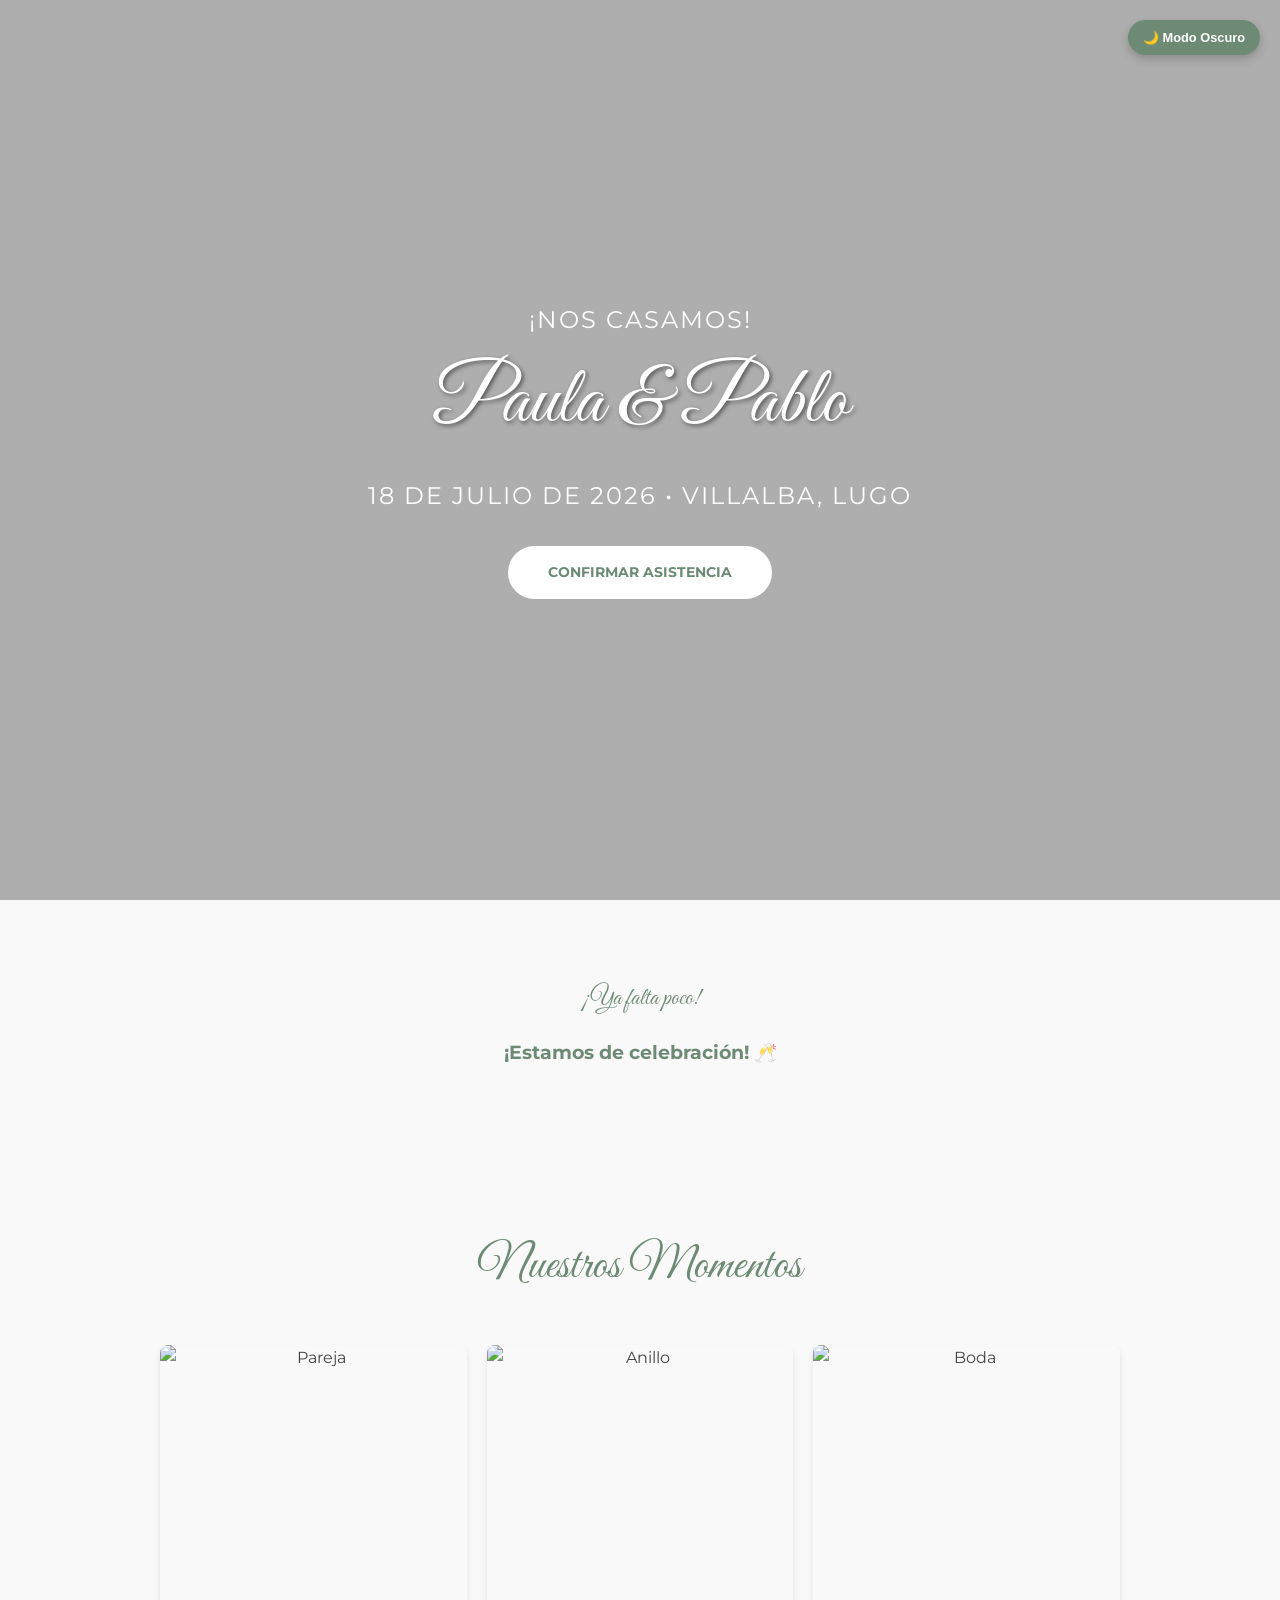
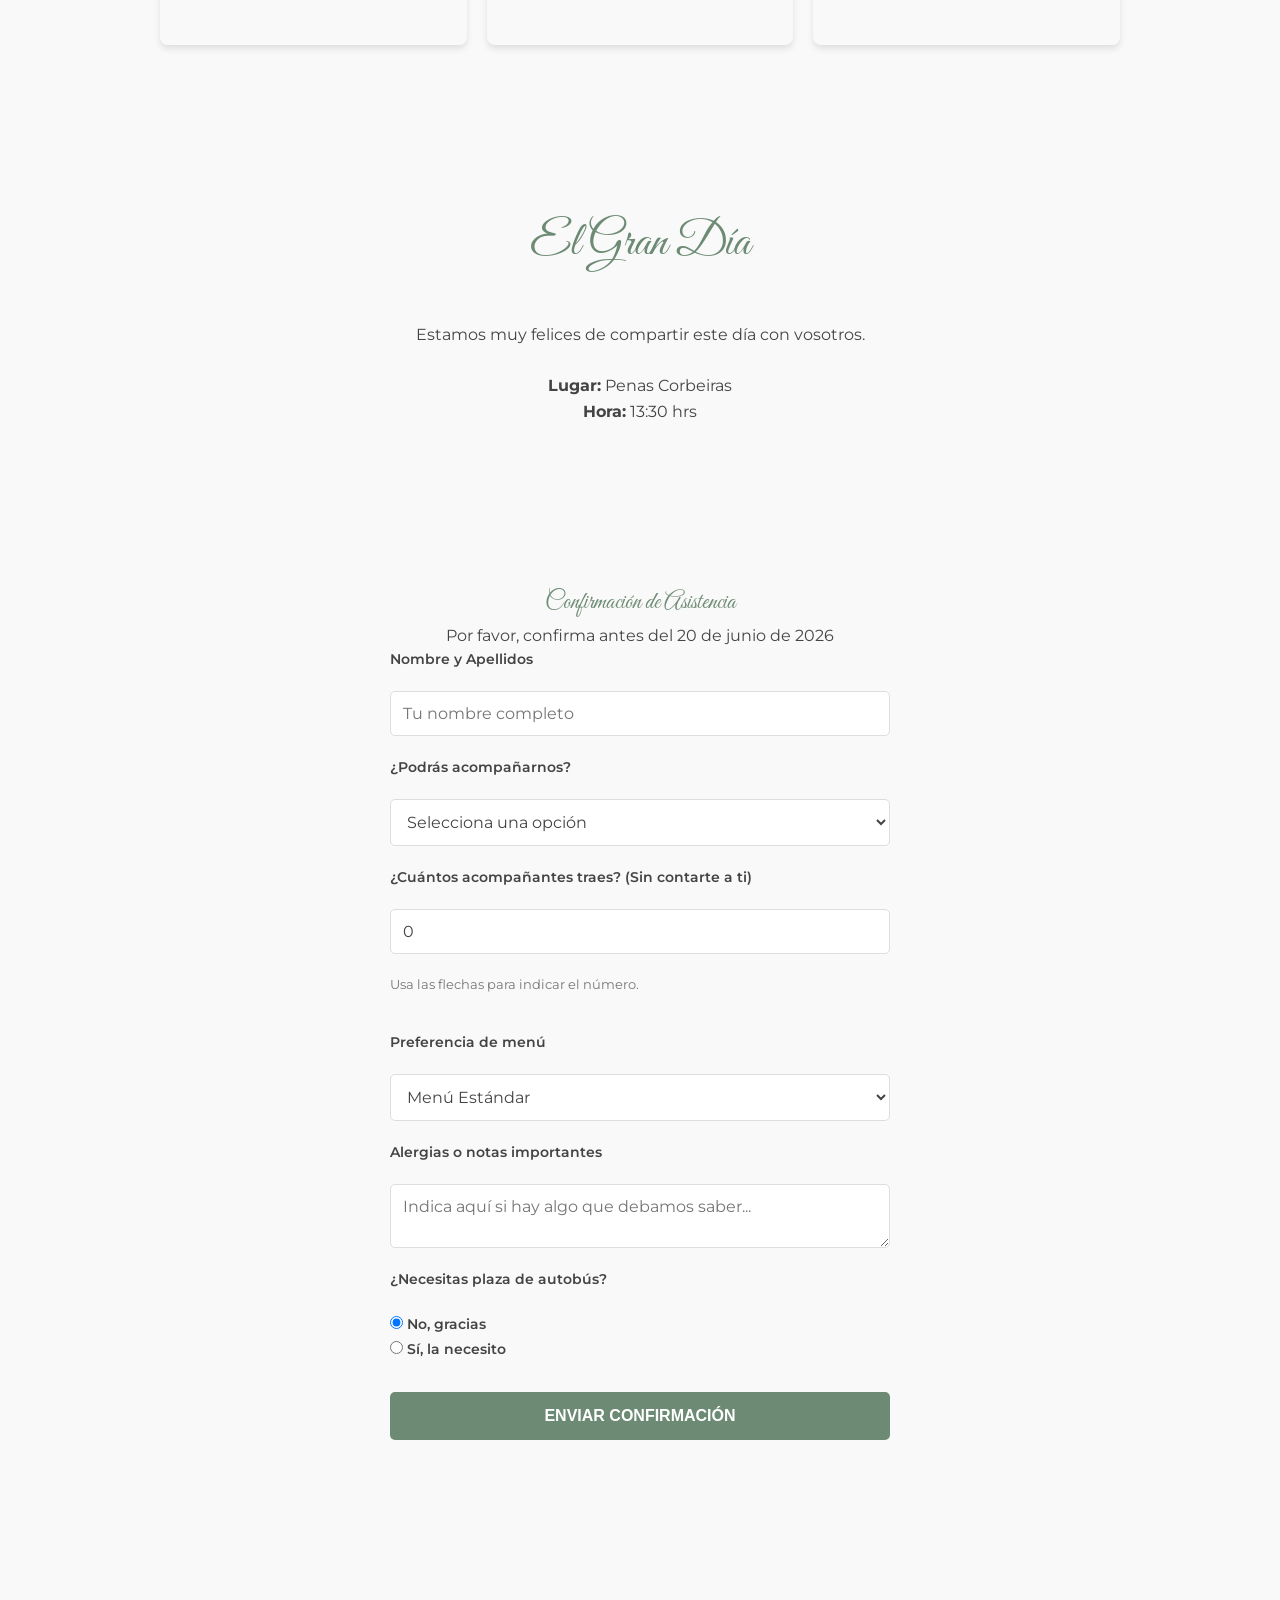
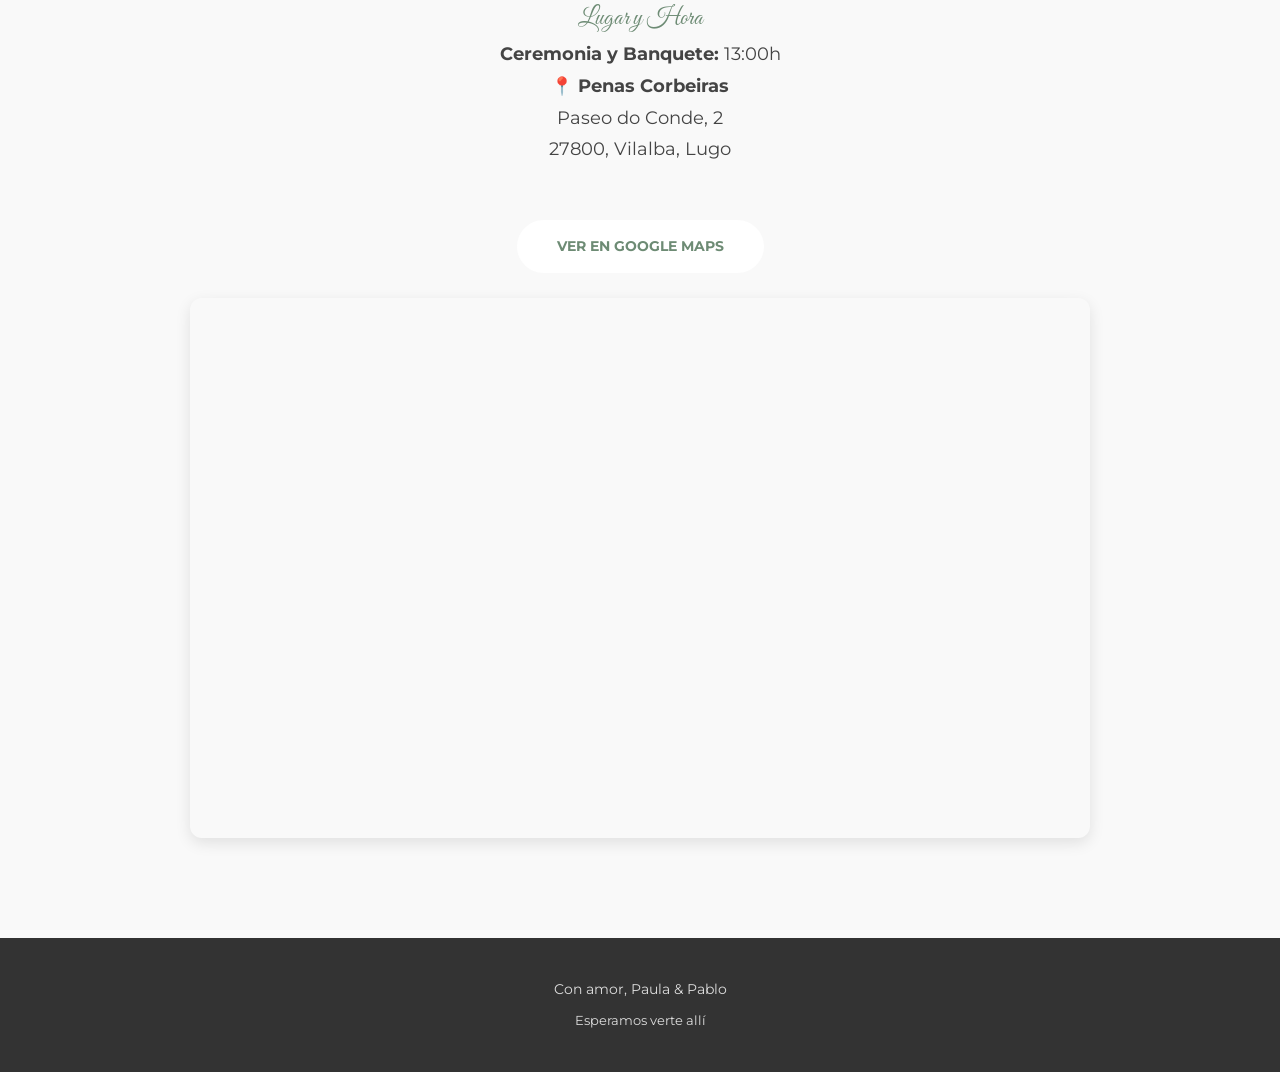
==== pruebaBoda.html @ 80baace2 "Modo Oscuro" ====
<!DOCTYPE html>
<html lang="es">

<head>
    <meta charset="UTF-8">
    <meta name="viewport" content="width=device-width, initial-scale=1.0">
    <title>Nuestra Boda | Paula & Pablo</title>
    <link href="https://fonts.googleapis.com/css2?family=Great+Vibes&family=Montserrat:wght@300;400;600&display=swap"
        rel="stylesheet">

    <link rel="stylesheet" href="css/styles.css">
</head>

<body>

    <header>
        <button id="theme-toggle" style="position: fixed; top: 20px; right: 20px; z-index: 1000;">
            🌙 Modo Oscuro
        </button>
        <p>¡Nos casamos!</p>
        <h1 class="script-font">Paula & Pablo</h1>
        <p>18 de Julio de 2026 • Villalba, Lugo</p>
        <a href="#rsvp" class="cta-button">Confirmar Asistencia</a>
    </header>

    <section id="countdown-section" class="section-container">
        <h2 class="script-font">¡Ya falta poco!</h2>
        <div id="countdown">
            <div class="countdown-item">
                <span id="days">00</span>
                <p>Días</p>
            </div>
            <div class="countdown-item">
                <span id="hours">00</span>
                <p>Horas</p>
            </div>
            <div class="countdown-item">
                <span id="minutes">00</span>
                <p>Minutos</p>
            </div>
            <div class="countdown-item">
                <span id="seconds">00</span>
                <p>Segundos</p>
            </div>
        </div>
    </section>

    <section id="photos">
        <h2 class="section-title script-font">Nuestros Momentos</h2>
        <div class="gallery-grid">
            <img src="https://images.unsplash.com/photo-1511285560982-1351cdeb9821?auto=format&fit=crop&w=800&q=80"
                alt="Pareja">
            <img src="https://images.unsplash.com/photo-1606216794074-735e91aa2c92?auto=format&fit=crop&w=800&q=80"
                alt="Anillo">
            <img src="https://images.unsplash.com/photo-1515934751635-c81c6bc9a2d8?auto=format&fit=crop&w=800&q=80"
                alt="Boda">
        </div>
    </section>

    <section>
        <h2 class="section-title script-font">El Gran Día</h2>
        <p>Estamos muy felices de compartir este día con vosotros.</p>
        <br>
        <p><strong>Lugar:</strong> Penas Corbeiras</p>
        <p><strong>Hora:</strong> 13:30 hrs</p>
    </section>

    <section id="rsvp">
        <div class="rsvp-container">
            <h2 class="script-font">Confirmación de Asistencia</h2>
            <p>Por favor, confirma antes del 20 de junio de 2026</p>

            <form action="https://formspree.io/f/xqeyapyj" method="POST">

                <label for="name">Nombre y Apellidos</label>
                <input type="text" name="Invitado" id="name" required pattern="^[a-zA-ZÀ-ÿ\s]{3,60}$"
                    title="Por favor, introduce solo letras (mínimo 3)" placeholder="Tu nombre completo">

                <label for="attendance">¿Podrás acompañarnos?</label>
                <select name="Asistencia" id="attendance" required>
                    <option value="" disabled selected>Selecciona una opción</option>
                    <option value="Confirmado">¡Sí, allí estaré!</option>
                    <option value="No_Asiste">Lamentablemente no puedo</option>
                </select>

                <label for="plus-one">¿Cuántos acompañantes traes? (Sin contarte a ti)</label>
                <input type="number" name="Acompañantes" id="plus-one" min="0" max="15" value="0" step="1"
                    onkeydown="return false" style="caret-color: transparent;">
                <small style="display:block; margin-bottom:15px; color:#777;">Usa las flechas para indicar el
                    número.</small>

                <label for="diet">Preferencia de menú</label>
                <select name="Tipo_Menu" id="diet" required>
                    <option value="Estandar">Menú Estándar</option>
                    <option value="Vegetariano">Menú Vegetariano</option>
                    <option value="Vegano">Menú Vegano</option>
                    <option value="Infantil">Menú Infantil</option>
                </select>

                <label for="alergias">Alergias o notas importantes</label>
                <textarea name="Alergias_Detalle" id="alergias" rows="2" maxlength="200"
                    placeholder="Indica aquí si hay algo que debamos saber..."></textarea>

                <label>¿Necesitas plaza de autobús?</label>
                <div class="radio-group">
                    <label><input type="radio" name="Bus" value="No" checked> No, gracias</label><br>
                    <label><input type="radio" name="Bus" value="Si"> Sí, la necesito</label>
                </div>

                <button type="submit" class="cta-button">Enviar Confirmación</button>

            </form>
        </div>
    </section>

    <section id="donde" class="section-container">
        <h2 class="script-font">Lugar y Hora</h2>
        <div class="info-logistica">
            <p><strong>Ceremonia y Banquete:</strong> 13:00h</p>
            <p>📍 <strong>Penas Corbeiras</strong></p>
            <address>
                Paseo do Conde, 2<br>
                27800, Vilalba, Lugo<br>
            </address>
        </div>

        <div style="margin: 25px 0;">
            <a href="https://maps.app.goo.gl/NVurG2VGAjMiSwHY8" target="_blank" class="cta-button">
                Ver en Google Maps
            </a>
        </div>

        <div class="map-responsive">
            <iframe
                src="https://www.google.com/maps/embed?pb=!1m17!1m12!1m3!1d373.65437384258655!2d-7.6841464997568965!3d43.29046403201713!2m3!1f0!2f0!3f0!3m2!1i1024!2i768!4f13.1!3m2!1m1!2zNDPCsDE3JzI2LjIiTiA3wrA0MScwMy4wIlc!5e0!3m2!1ses!2ses!4v1772919118847!5m2!1ses!2ses"
                width="600" height="450" style="border:0;" allowfullscreen="" loading="lazy"
                referrerpolicy="no-referrer-when-downgrade">
            </iframe>
        </div>
    </section>

    <footer>
        <p>Con amor, Paula & Pablo</p>
        <p style="font-size: 0.8rem; margin-top: 10px;">Esperamos verte allí</p>
    </footer>

    <script src="js/main.js"></script>
</body>

</html>
---- css/styles.css ----
/* --- VARIABLES Y CONFIGURACIÓN DE COLORES (MODO CLARO POR DEFECTO) --- */
:root {
    --primary-color: #6d8b74; /* Verde Salvia elegante */
    --accent-color: #d4a373;  /* Dorado suave */
    --bg-color: #f9f9f9;
    --section-bg: #ffffff;
    --text-color: #444;
    --input-bg: #ffffff;
    --input-border: #dddddd;
    --card-bg: #f9f9f9;
    --footer-bg: #333333;
    --footer-text: #dddddd;
}

/* --- VARIABLES PARA MODO OSCURO (DATA-THEME DARK) --- */
[data-theme="dark"] {
    --bg-color: #1a1a1a;
    --section-bg: #262626;
    --text-color: #f0f0f0;
    --input-bg: #333333;
    --input-border: #444444;
    --card-bg: #333333;
    --footer-bg: #000000;
    --footer-text: #bbbbbb;
    /* Mantenemos el primary y accent pero quizás un poco más vibrantes */
    --primary-color: #8fb198; 
}

/* --- ESTILOS GENERALES Y RESET --- */
* {
    margin: 0;
    padding: 0;
    box-sizing: border-box;
}

body {
    font-family: 'Montserrat', sans-serif;
    background-color: var(--bg-color);
    color: var(--text-color);
    line-height: 1.6;
    overflow-x: hidden;
    transition: background-color 0.3s, color 0.3s; /* Transición suave para el modo oscuro */
}

h1, h2, h3 {
    color: var(--primary-color);
}

.script-font {
    font-family: 'Great Vibes', cursive;
    font-weight: 400;
}

/* --- BOTÓN DE CAMBIO DE TEMA (DARK MODE TOGGLE) --- */
#theme-toggle {
    position: fixed;
    top: 20px;
    right: 20px;
    z-index: 1000;
    padding: 10px 15px;
    background-color: var(--primary-color);
    color: white;
    border: none;
    border-radius: 20px;
    cursor: pointer;
    font-size: 0.8rem;
    font-weight: bold;
    box-shadow: 0 4px 10px rgba(0,0,0,0.2);
    transition: transform 0.2s;
}

#theme-toggle:hover {
    transform: scale(1.05);
}

/* --- HERO SECTION (Panel Principal) --- */
header {
    height: 100vh;
    background: linear-gradient(rgba(0, 0, 0, 0.3), rgba(0, 0, 0, 0.3)), url('https://images.unsplash.com/photo-1519741497674-611481863552?ixlib=rb-1.2.1&auto=format&fit=crop&w=1920&q=80');
    background-size: cover;
    background-position: center;
    display: flex;
    flex-direction: column;
    justify-content: center;
    align-items: center;
    text-align: center;
    color: white;
    padding: 20px;
}

header h1 {
    font-size: 5rem;
    color: white;
    text-shadow: 2px 2px 4px rgba(0, 0, 0, 0.5);
    margin-bottom: 10px;
}

header p {
    font-size: 1.5rem;
    letter-spacing: 2px;
    text-transform: uppercase;
}

.cta-button {
    margin-top: 30px;
    padding: 15px 40px;
    background-color: white;
    color: var(--primary-color);
    text-decoration: none;
    font-weight: bold;
    border-radius: 50px;
    transition: all 0.3s ease;
    text-transform: uppercase;
    font-size: 0.9rem;
    display: inline-block;
}

.cta-button:hover {
    background-color: var(--accent-color);
    color: white;
    transform: translateY(-3px);
    box-shadow: 0 5px 15px rgba(0, 0, 0, 0.2);
}

/* --- SECCIONES COMUNES --- */
section {
    padding: 80px 20px;
    max-width: 1000px;
    margin: 0 auto;
    text-align: center;
}

.section-title {
    font-size: 3rem;
    margin-bottom: 40px;
}

/* --- GALERÍA --- */
.gallery-grid {
    display: grid;
    grid-template-columns: repeat(auto-fit, minmax(250px, 1fr));
    gap: 20px;
}

.gallery-grid img {
    width: 100%;
    height: 300px;
    object-fit: cover;
    border-radius: 8px;
    box-shadow: 0 4px 6px rgba(0, 0, 0, 0.1);
    transition: transform 0.3s;
}

.gallery-grid img:hover {
    transform: scale(1.02);
}

/* --- FORMULARIO RSVP --- */
.rsvp-section {
    background-color: var(--section-bg);
    border-radius: 15px;
    padding: 40px;
    box-shadow: 0 10px 30px rgba(0, 0, 0, 0.05);
    margin-bottom: 80px;
    transition: background-color 0.3s;
}

form {
    display: flex;
    flex-direction: column;
    gap: 20px;
    max-width: 500px;
    margin: 0 auto;
    text-align: left;
}

label {
    font-weight: 600;
    font-size: 0.9rem;
    color: var(--text-color);
}

input, select, textarea {
    padding: 12px;
    border: 1px solid var(--input-border);
    border-radius: 5px;
    background-color: var(--input-bg);
    color: var(--text-color);
    font-family: inherit;
    font-size: 1rem;
    transition: all 0.3s ease;
}

input:focus, select:focus, textarea:focus {
    outline: none;
    border-color: var(--primary-color);
}

button[type="submit"] {
    background-color: var(--primary-color);
    color: white;
    padding: 15px;
    border: none;
    border-radius: 5px;
    font-size: 1rem;
    cursor: pointer;
    transition: background 0.3s;
    margin-top: 10px;
}

button[type="submit"]:hover {
    background-color: #556e5b;
}

/* --- ESTILOS PARA EL MAPA RESPONSIVO --- */
.map-responsive {
    overflow: hidden;
    padding-bottom: 56.25%;
    position: relative;
    height: 0;
    border-radius: 12px;
    box-shadow: 0 5px 15px rgba(0, 0, 0, 0.1);
    margin: 20px auto;
    max-width: 900px;
}

.map-responsive iframe {
    left: 0;
    top: 0;
    height: 100%;
    width: 100%;
    position: absolute;
    filter: grayscale(0.2); /* Un toque elegante */
}

/* OPCIONAL: Suaviza el mapa en modo oscuro sin invertir colores */
[data-theme="dark"] .map-responsive iframe {
    opacity: 0.85;
    transition: opacity 0.3s;
}

[data-theme="dark"] .map-responsive iframe:hover {
    opacity: 1; /* Se ilumina al pasar el ratón */
}

.info-logistica {
    margin-bottom: 15px;
    font-size: 1.1rem;
    line-height: 1.8;
}

address {
    font-style: normal;
    color: var(--text-color);
}

/* --- ESTILOS PARA EL CONTADOR REGRESIVO --- */
#countdown {
    display: flex;
    justify-content: center;
    gap: 20px;
    margin-top: 20px;
}

.countdown-item {
    text-align: center;
    background: var(--card-bg);
    padding: 15px;
    border-radius: 8px;
    min-width: 80px;
    box-shadow: 0 2px 5px rgba(0,0,0,0.1);
    transition: background-color 0.3s;
}

.countdown-item span {
    display: block;
    font-size: 2rem;
    font-weight: bold;
    color: var(--accent-color);
}

.countdown-item p {
    margin: 0;
    font-size: 0.9rem;
    text-transform: uppercase;
    color: var(--text-color);
    opacity: 0.8;
}

/* --- PIE DE PÁGINA (FOOTER) --- */
footer {
    background-color: var(--footer-bg);
    color: var(--footer-text);
    padding: 40px 20px;
    text-align: center;
    font-size: 0.9rem;
    transition: background-color 0.3s;
}

/* --- RESPONSIVE --- */
@media (max-width: 768px) {
    header h1 {
        font-size: 3.5rem;
    }

    section {
        padding: 50px 20px;
    }

    #countdown {
        gap: 10px;
    }

    .countdown-item {
        min-width: 65px;
        padding: 10px;
    }
}
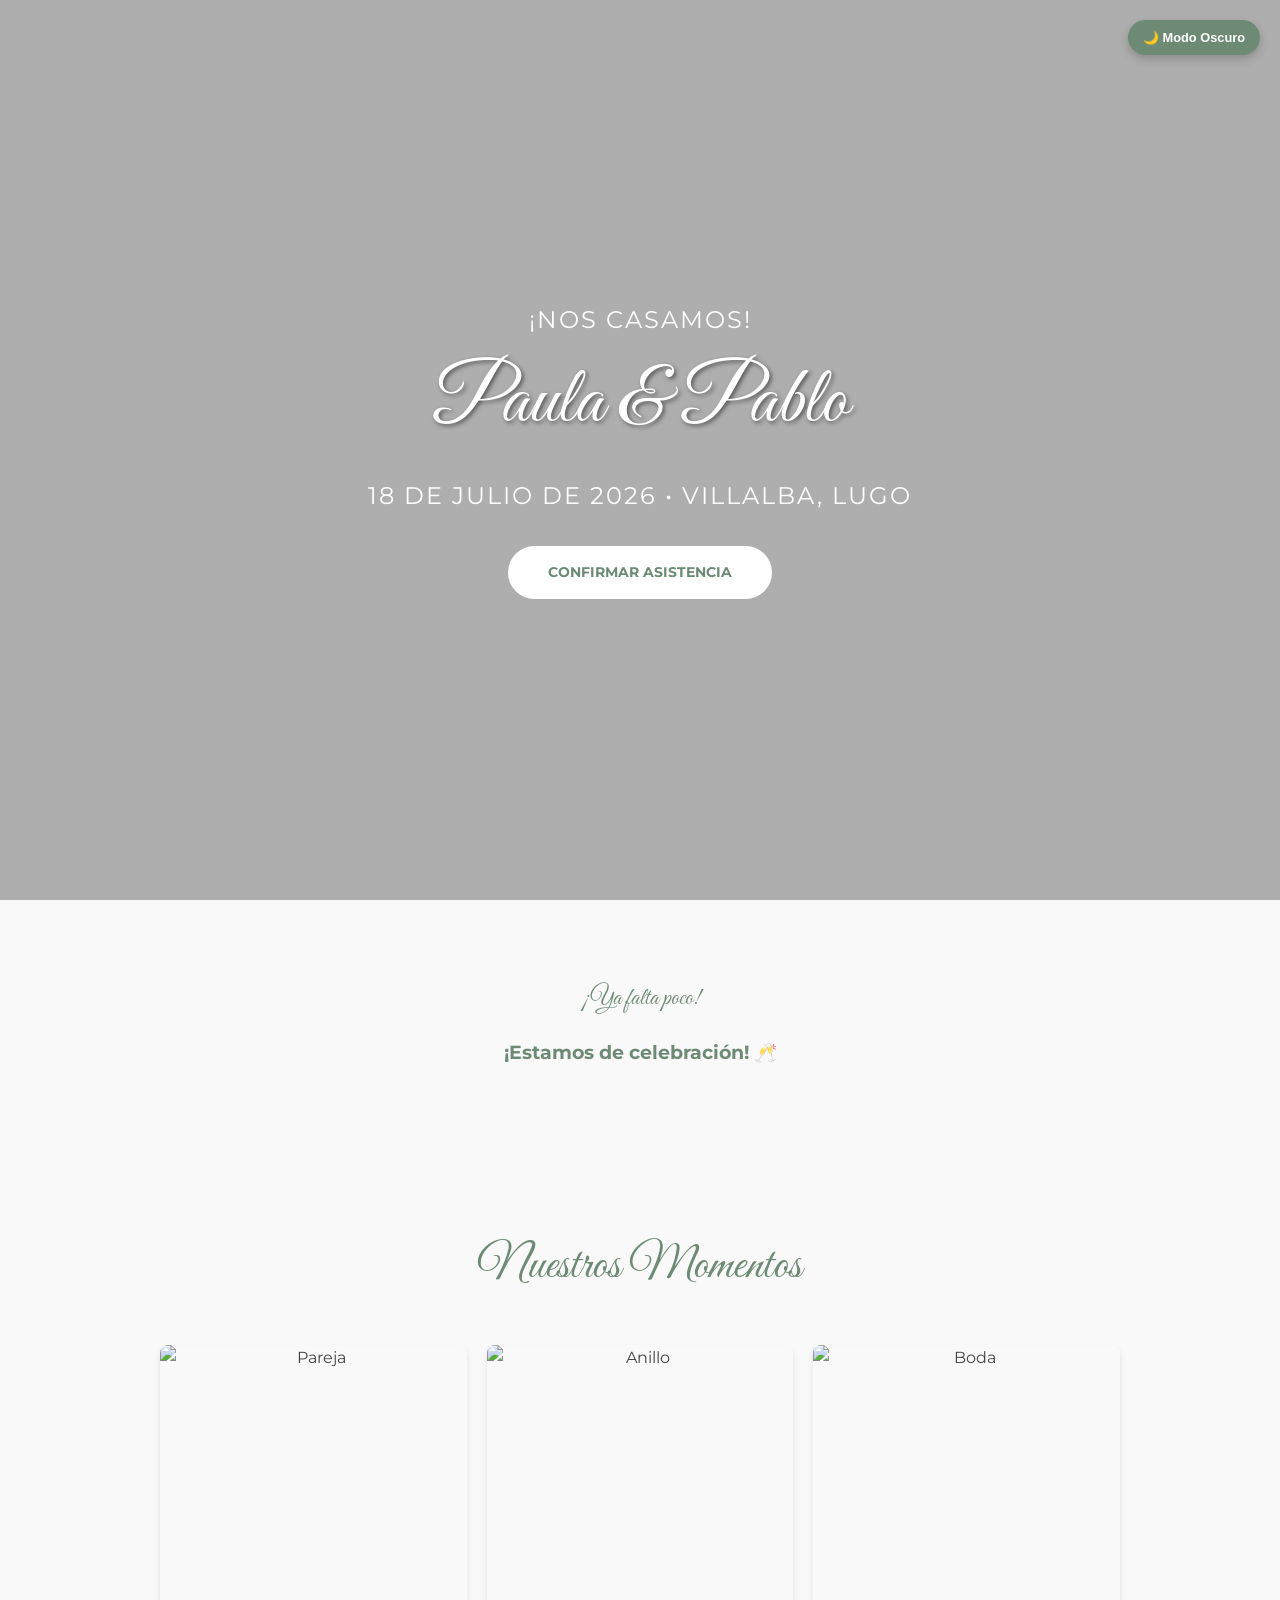
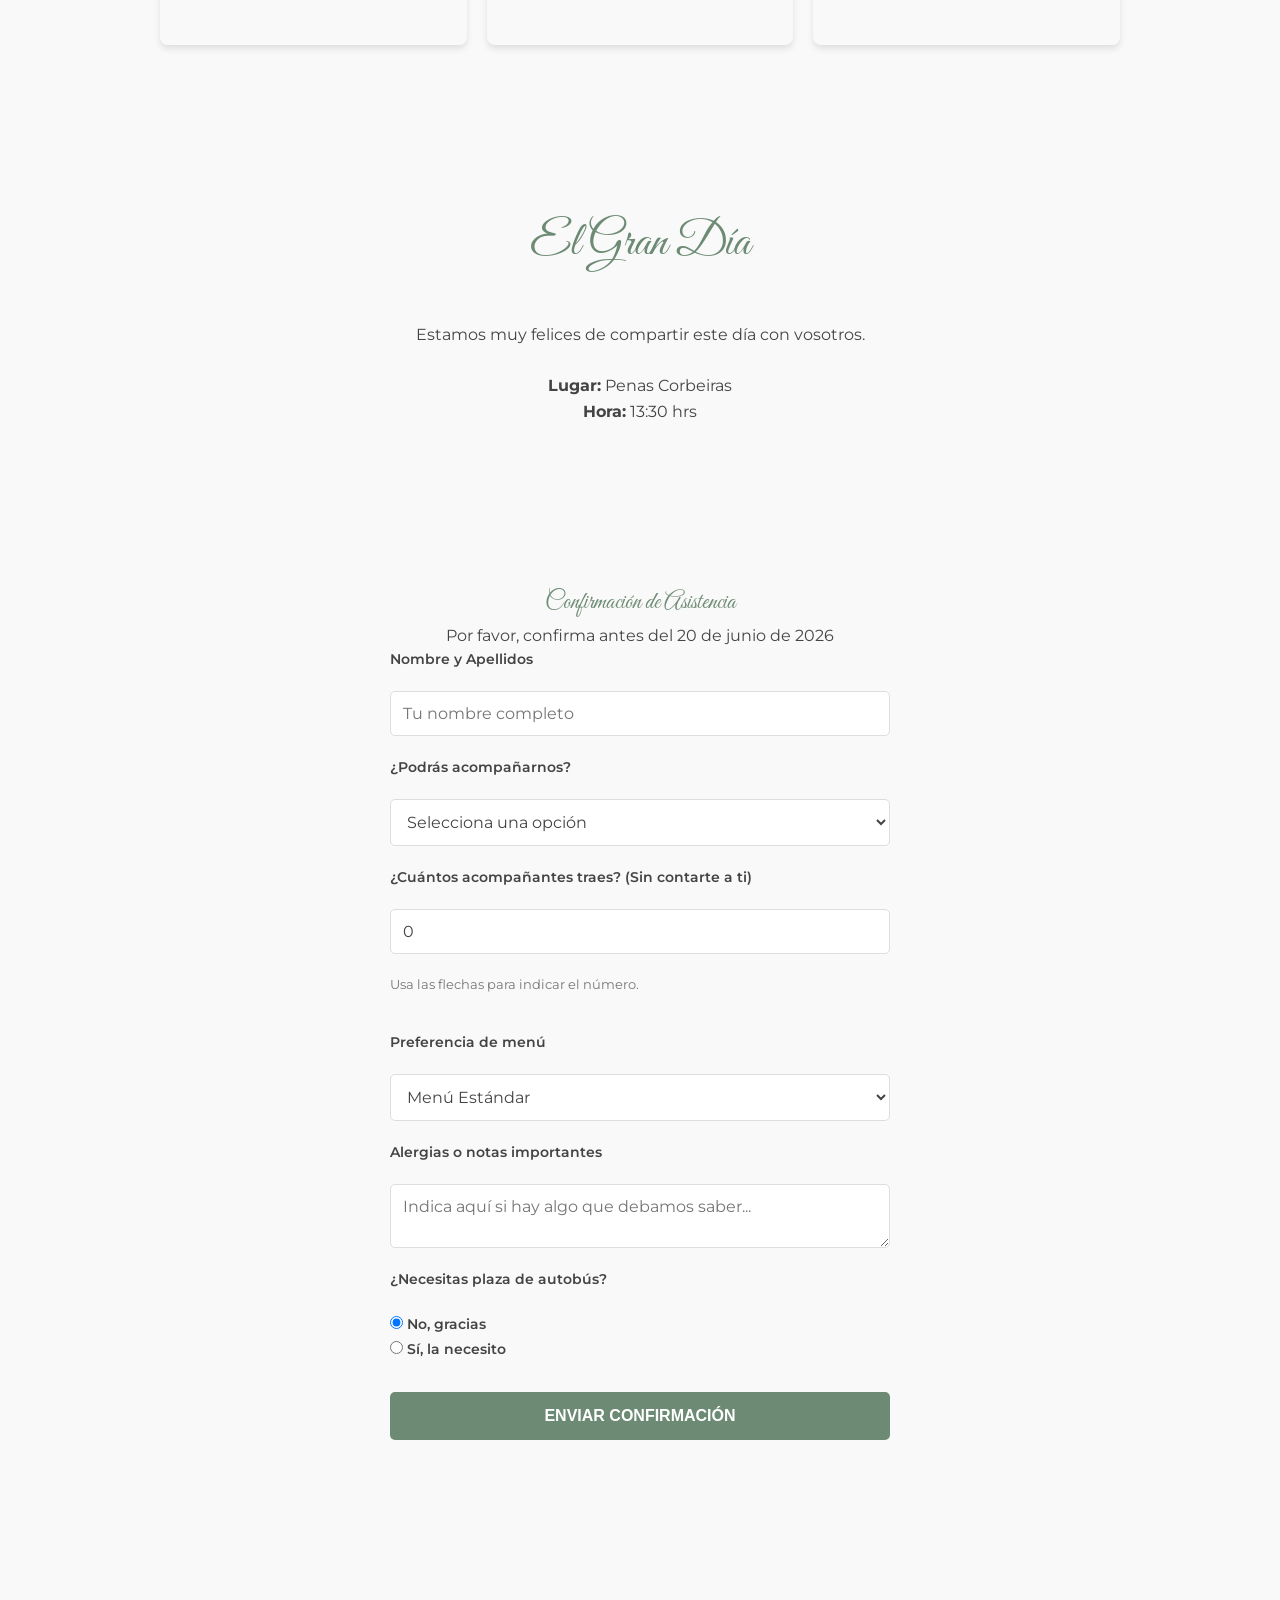
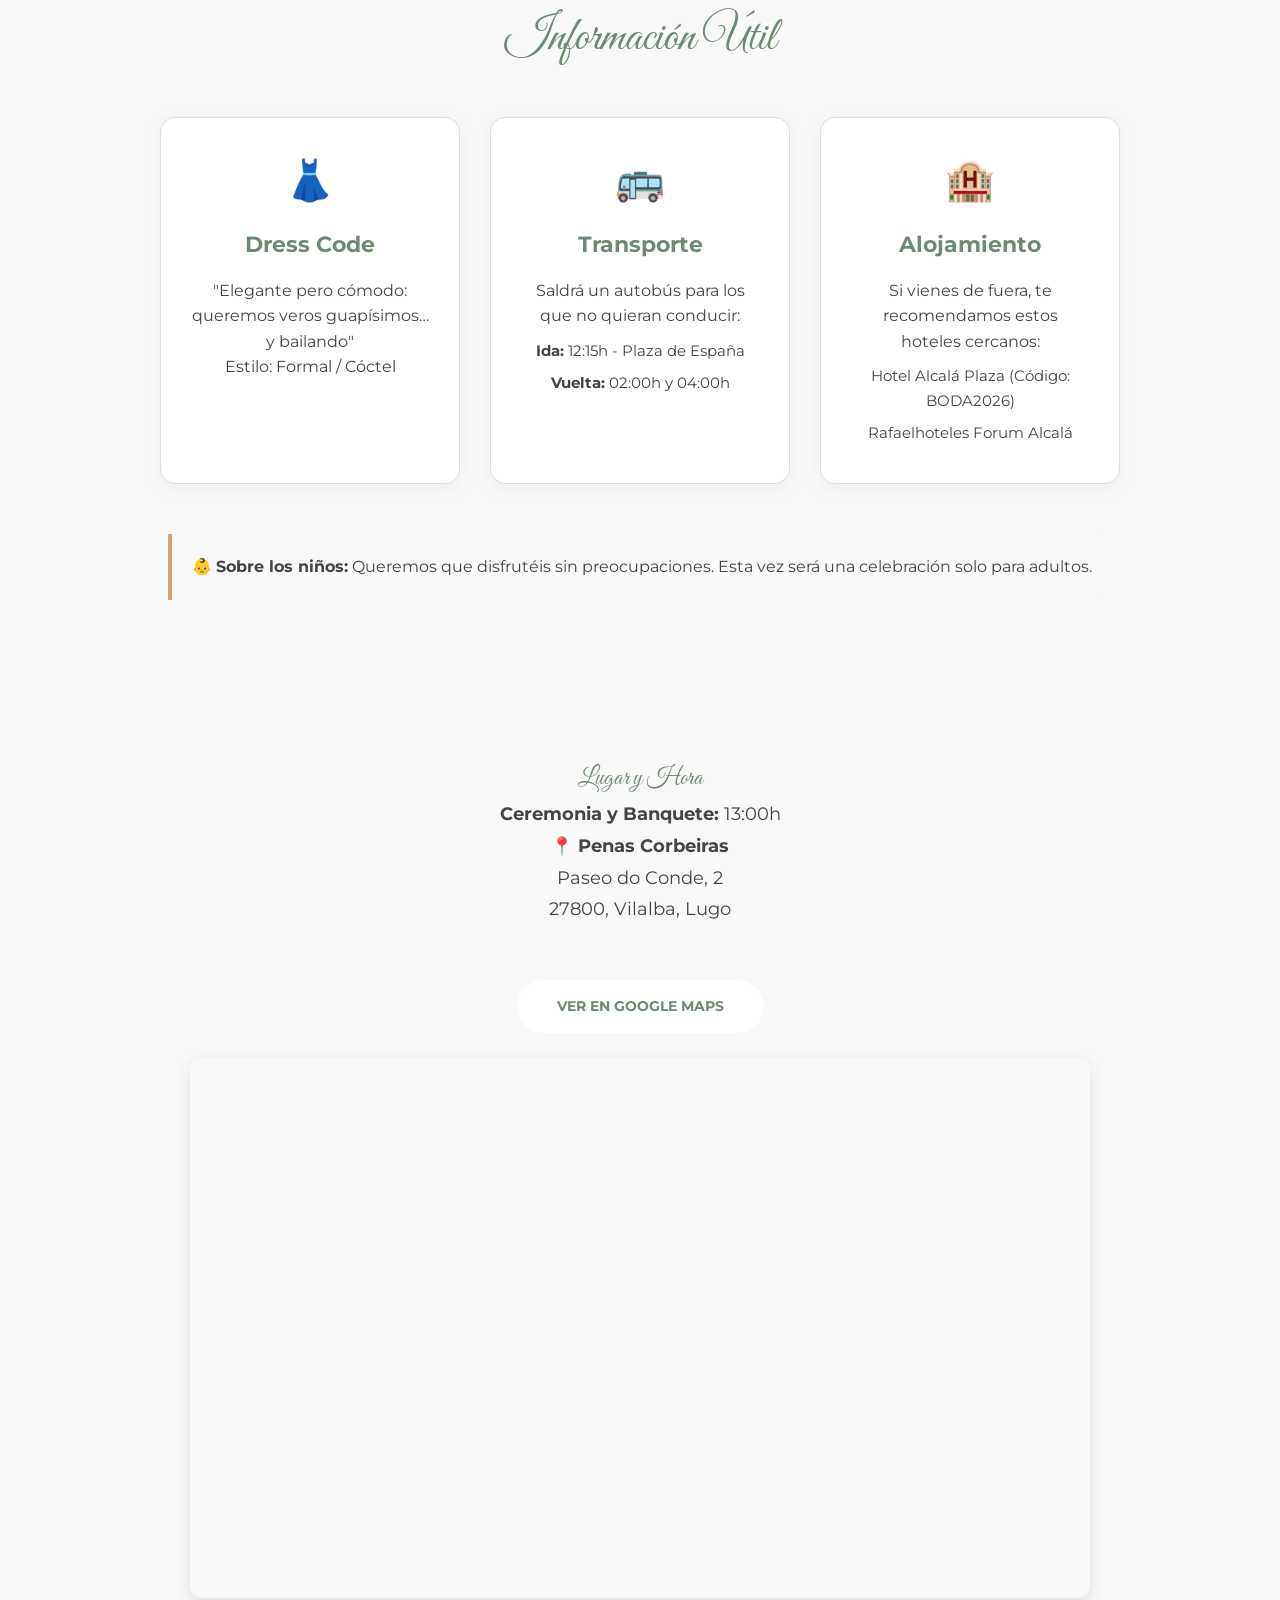
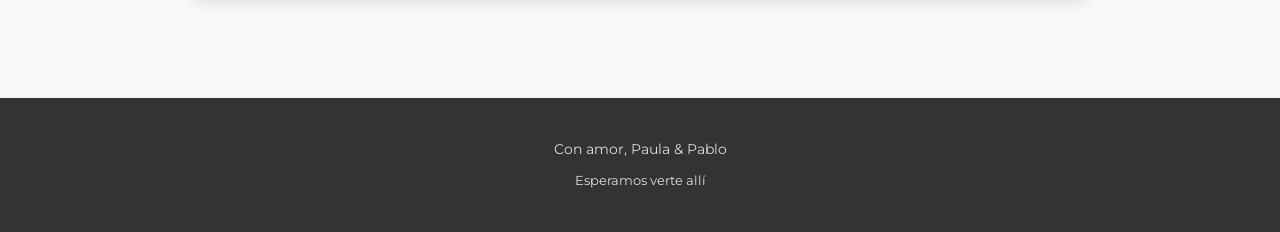
==== commit 89c518ac: "info" ====
--- a/pruebaBoda.html
+++ b/pruebaBoda.html
@@ -113,6 +113,44 @@
         </div>
     </section>
 
+    <section id="info-util" class="section-container">
+        <h2 class="script-font section-title">Información Útil</h2>
+
+        <div class="info-grid">
+            <article class="info-card">
+                <div class="icon">👗</div>
+                <h3>Dress Code</h3>
+                <p>"Elegante pero cómodo: queremos veros guapísimos… y bailando"</p>
+                <span>Estilo: Formal / Cóctel</span>
+            </article>
+
+            <article class="info-card">
+                <div class="icon">🚌</div>
+                <h3>Transporte</h3>
+                <p>Saldrá un autobús para los que no quieran conducir:</p>
+                <ul>
+                    <li><strong>Ida:</strong> 12:15h - Plaza de España</li>
+                    <li><strong>Vuelta:</strong> 02:00h y 04:00h</li>
+                </ul>
+            </article>
+
+            <article class="info-card">
+                <div class="icon">🏨</div>
+                <h3>Alojamiento</h3>
+                <p>Si vienes de fuera, te recomendamos estos hoteles cercanos:</p>
+                <ul class="hotel-list">
+                    <li>Hotel Alcalá Plaza (Código: BODA2026)</li>
+                    <li>Rafaelhoteles Forum Alcalá</li>
+                </ul>
+            </article>
+        </div>
+
+        <div class="kids-notice">
+            <p>👶 <strong>Sobre los niños:</strong> Queremos que disfrutéis sin preocupaciones. Esta vez será una
+                celebración solo para adultos.</p>
+        </div>
+    </section>
+
     <section id="donde" class="section-container">
         <h2 class="script-font">Lugar y Hora</h2>
         <div class="info-logistica">
--- a/css/styles.css
+++ b/css/styles.css
@@ -287,6 +287,61 @@
     opacity: 0.8;
 }
 
+/* --- ESTILOS INFO ÚTIL --- */
+.info-grid {
+    display: grid;
+    grid-template-columns: repeat(auto-fit, minmax(280px, 1fr));
+    gap: 30px;
+    margin-top: 40px;
+}
+
+.info-card {
+    background-color: var(--section-bg);
+    padding: 30px;
+    border-radius: 15px;
+    box-shadow: 0 5px 20px rgba(0,0,0,0.05);
+    transition: transform 0.3s ease, background-color 0.3s;
+    border: 1px solid var(--input-border);
+}
+
+.info-card:hover {
+    transform: translateY(-5px);
+}
+
+.info-card .icon {
+    font-size: 2.5rem;
+    margin-bottom: 15px;
+}
+
+.info-card h3 {
+    margin-bottom: 15px;
+    font-size: 1.4rem;
+}
+
+.info-card ul {
+    list-style: none;
+    padding: 0;
+    margin-top: 10px;
+    font-size: 0.95rem;
+}
+
+.info-card li {
+    margin-bottom: 8px;
+}
+
+.kids-notice {
+    margin-top: 50px;
+    padding: 20px;
+    border-left: 4px solid var(--accent-color);
+    background-color: var(--card-bg);
+    display: inline-block;
+    border-radius: 0 10px 10px 0;
+}
+
+[data-theme="dark"] .info-card {
+    box-shadow: 0 5px 20px rgba(0,0,0,0.3);
+}
+
 /* --- PIE DE PÁGINA (FOOTER) --- */
 footer {
     background-color: var(--footer-bg);
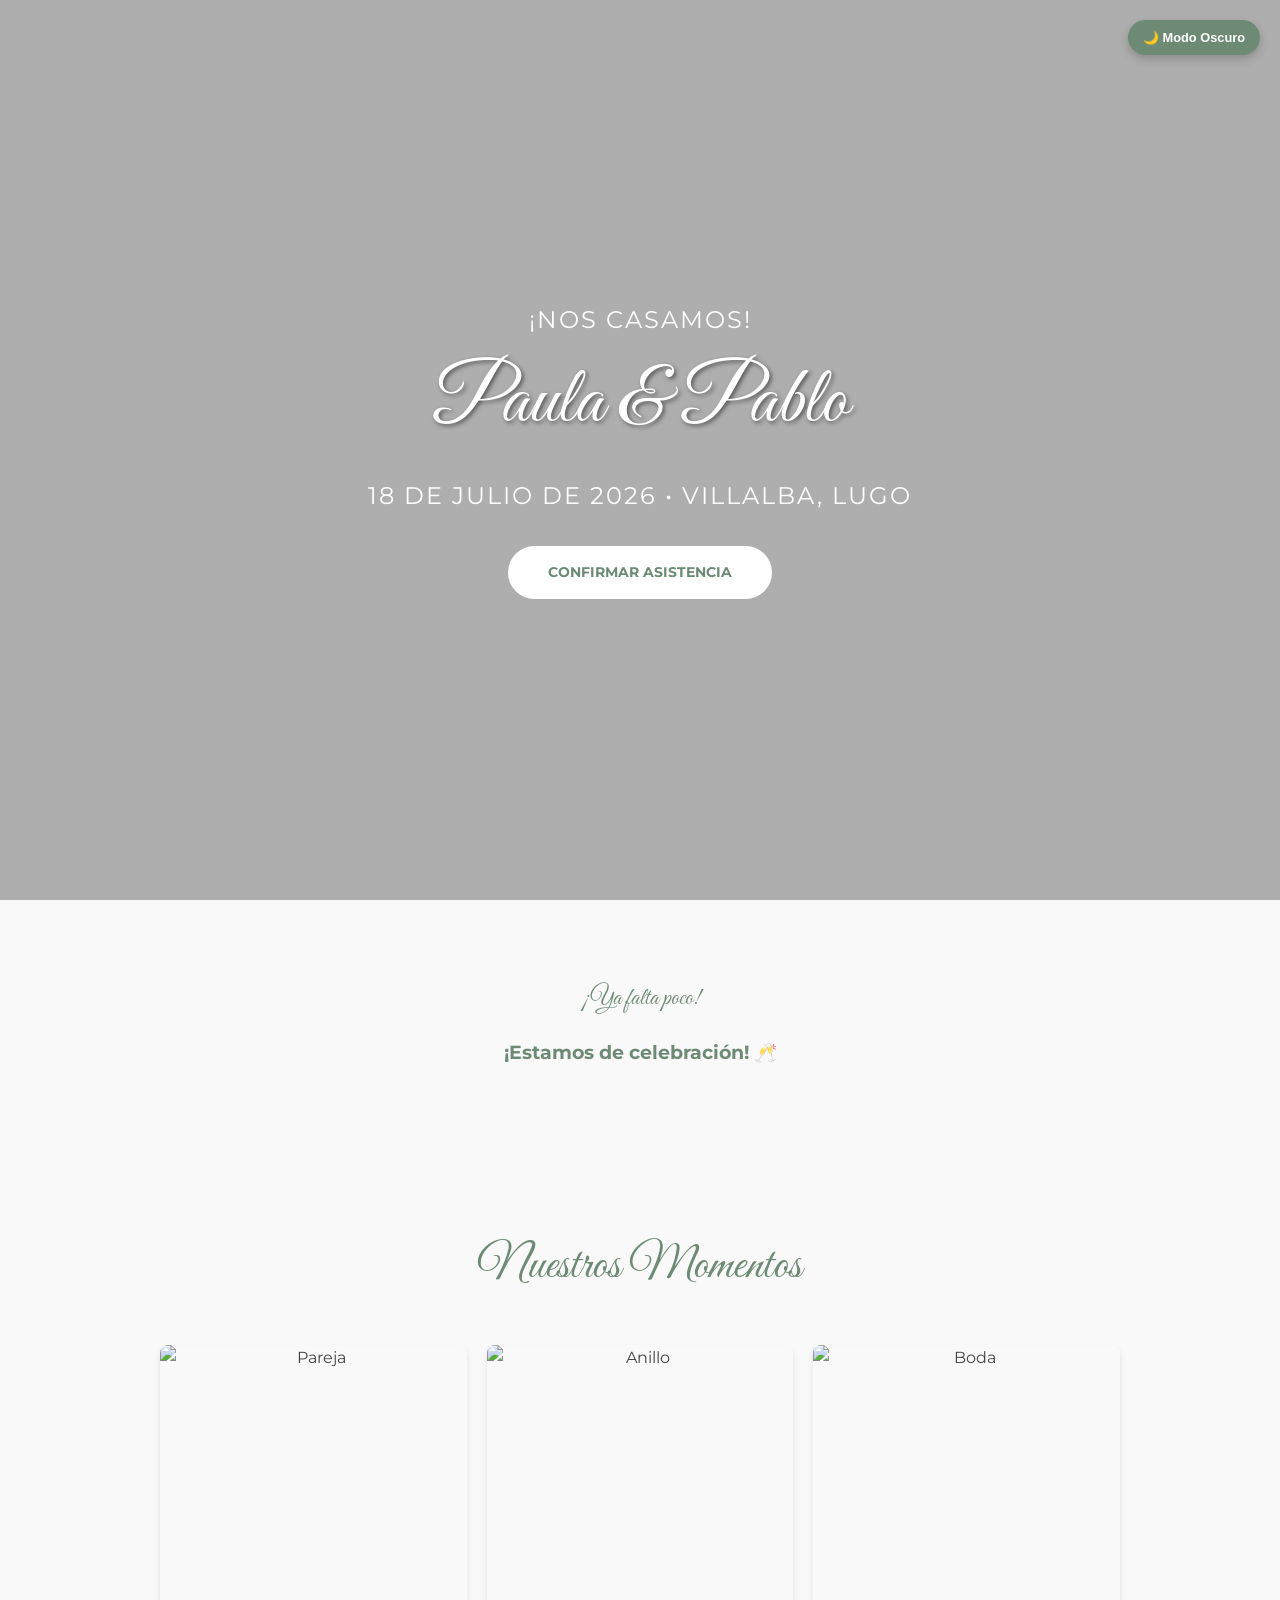
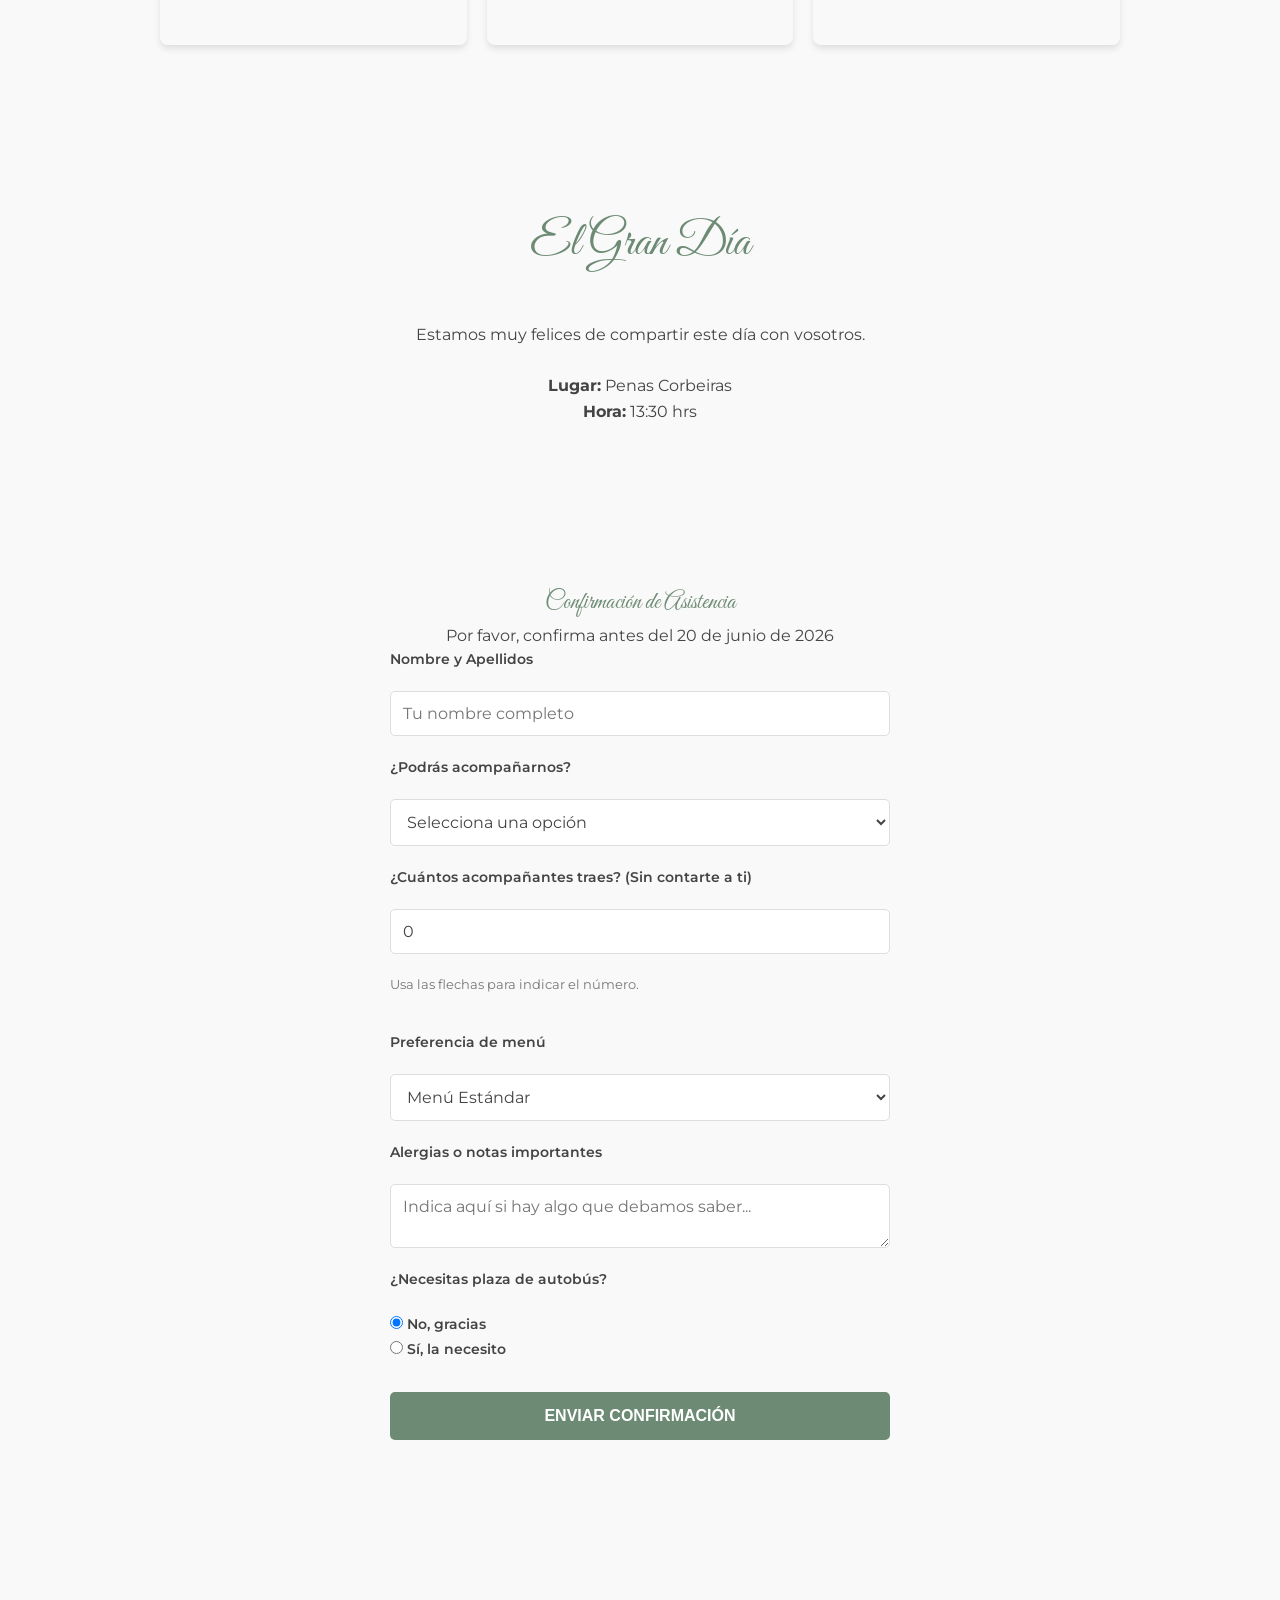
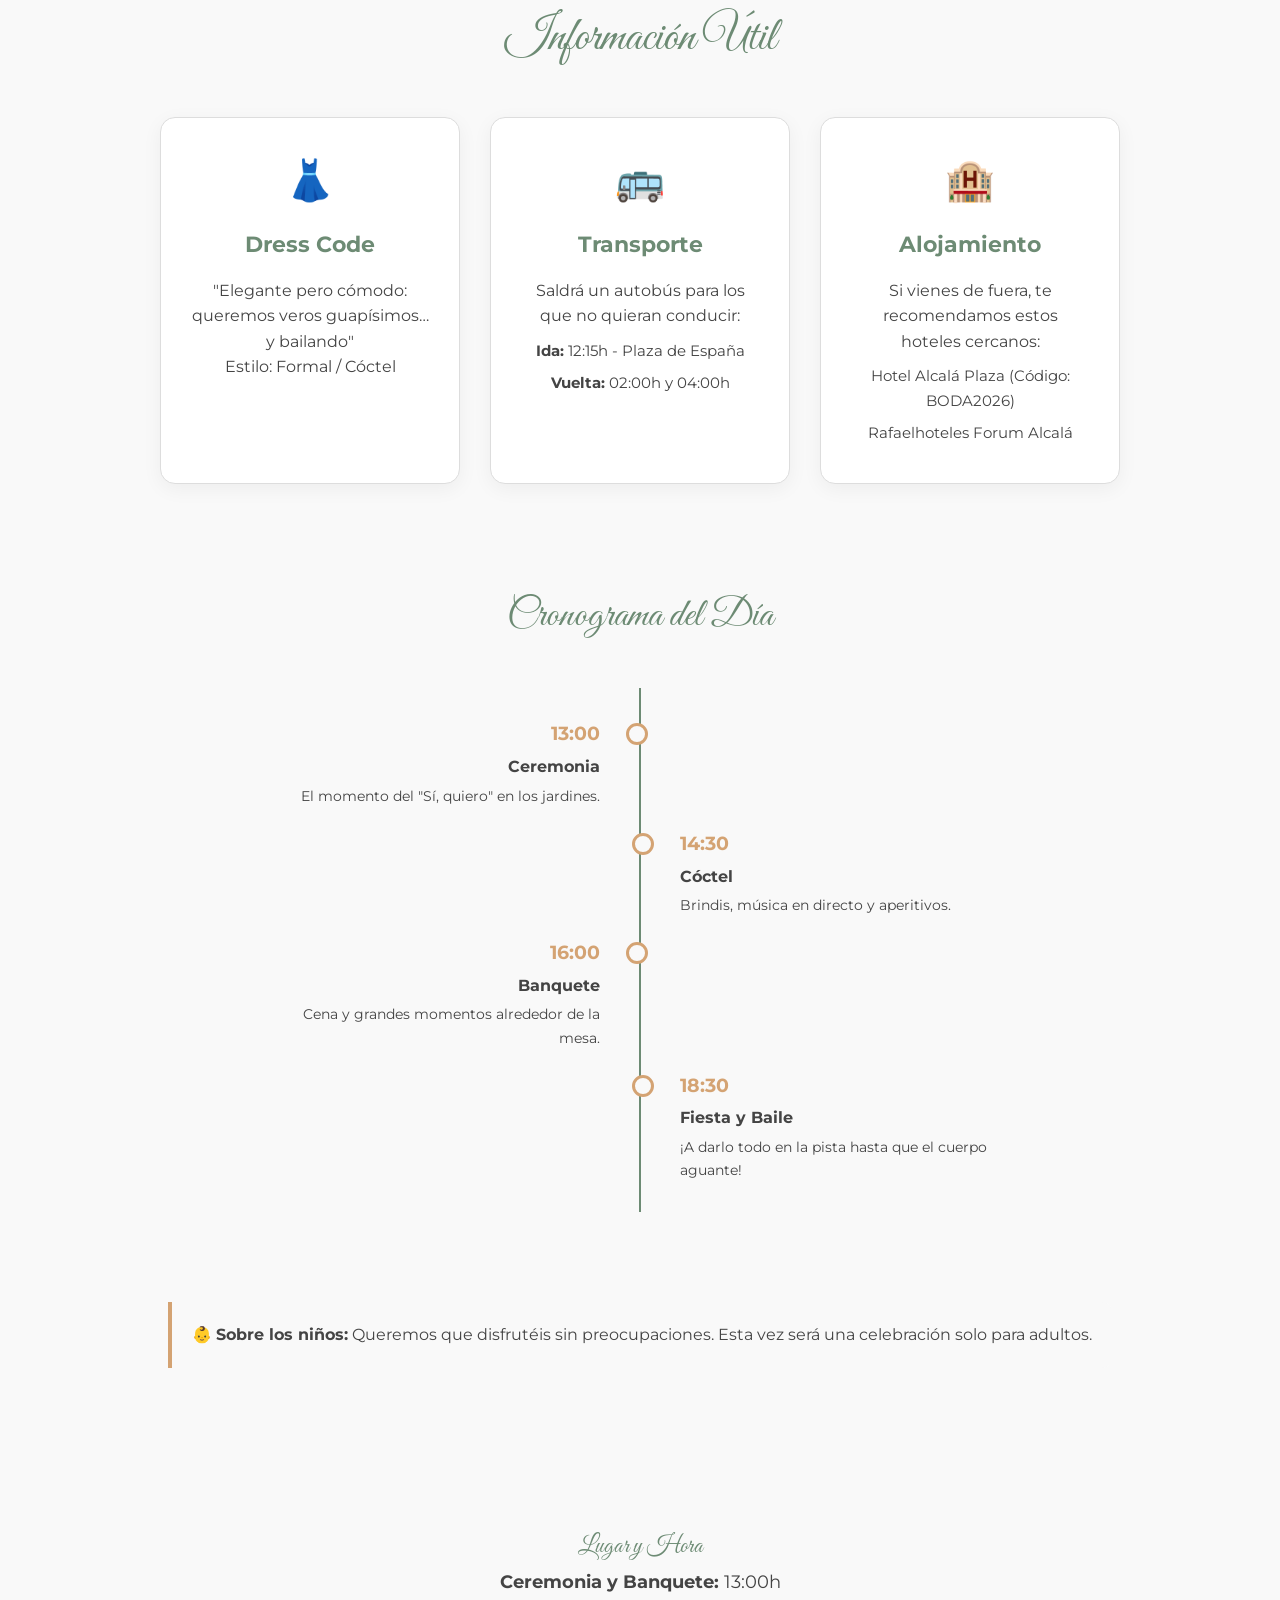
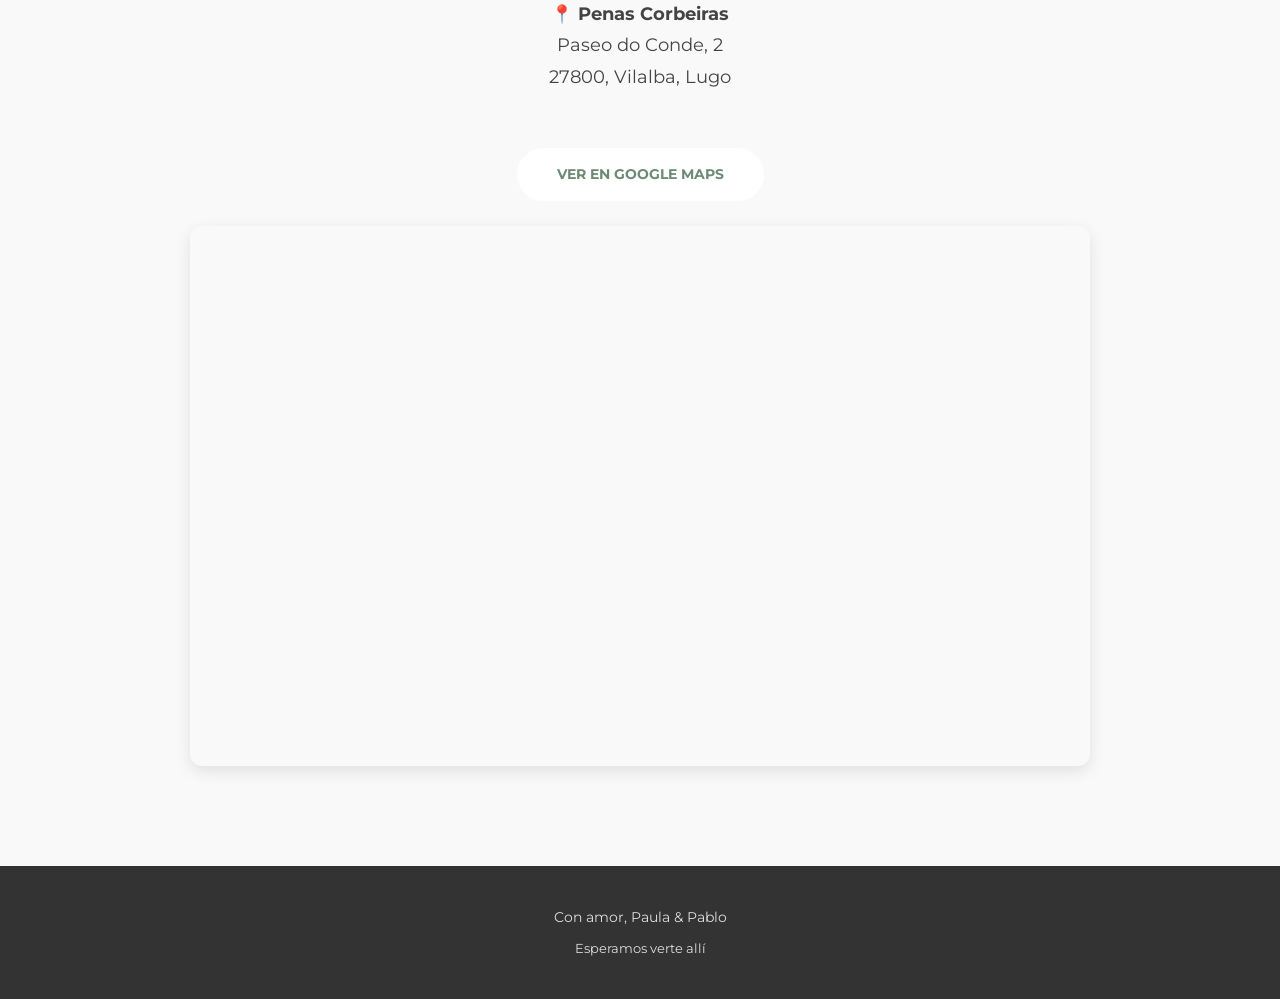
==== commit 93e8c7d1: "Timeline" ====
--- a/pruebaBoda.html
+++ b/pruebaBoda.html
@@ -145,6 +145,44 @@
             </article>
         </div>
 
+        <div class="timeline-container">
+            <h3 class="script-font" style="font-size: 2.5rem; margin-top: 60px;">Cronograma del Día</h3>
+
+            <div class="timeline">
+                <div class="timeline-event">
+                    <div class="timeline-time">13:00</div>
+                    <div class="timeline-content">
+                        <h4>Ceremonia</h4>
+                        <p>El momento del "Sí, quiero" en los jardines.</p>
+                    </div>
+                </div>
+
+                <div class="timeline-event">
+                    <div class="timeline-time">14:30</div>
+                    <div class="timeline-content">
+                        <h4>Cóctel</h4>
+                        <p>Brindis, música en directo y aperitivos.</p>
+                    </div>
+                </div>
+
+                <div class="timeline-event">
+                    <div class="timeline-time">16:00</div>
+                    <div class="timeline-content">
+                        <h4>Banquete</h4>
+                        <p>Cena y grandes momentos alrededor de la mesa.</p>
+                    </div>
+                </div>
+
+                <div class="timeline-event">
+                    <div class="timeline-time">18:30</div>
+                    <div class="timeline-content">
+                        <h4>Fiesta y Baile</h4>
+                        <p>¡A darlo todo en la pista hasta que el cuerpo aguante!</p>
+                    </div>
+                </div>
+            </div>
+        </div>
+
         <div class="kids-notice">
             <p>👶 <strong>Sobre los niños:</strong> Queremos que disfrutéis sin preocupaciones. Esta vez será una
                 celebración solo para adultos.</p>
--- a/css/styles.css
+++ b/css/styles.css
@@ -1,7 +1,9 @@
 /* --- VARIABLES Y CONFIGURACIÓN DE COLORES (MODO CLARO POR DEFECTO) --- */
 :root {
-    --primary-color: #6d8b74; /* Verde Salvia elegante */
-    --accent-color: #d4a373;  /* Dorado suave */
+    --primary-color: #6d8b74;
+    /* Verde Salvia elegante */
+    --accent-color: #d4a373;
+    /* Dorado suave */
     --bg-color: #f9f9f9;
     --section-bg: #ffffff;
     --text-color: #444;
@@ -23,7 +25,7 @@
     --footer-bg: #000000;
     --footer-text: #bbbbbb;
     /* Mantenemos el primary y accent pero quizás un poco más vibrantes */
-    --primary-color: #8fb198; 
+    --primary-color: #8fb198;
 }
 
 /* --- ESTILOS GENERALES Y RESET --- */
@@ -39,10 +41,13 @@
     color: var(--text-color);
     line-height: 1.6;
     overflow-x: hidden;
-    transition: background-color 0.3s, color 0.3s; /* Transición suave para el modo oscuro */
-}
-
-h1, h2, h3 {
+    transition: background-color 0.3s, color 0.3s;
+    /* Transición suave para el modo oscuro */
+}
+
+h1,
+h2,
+h3 {
     color: var(--primary-color);
 }
 
@@ -65,7 +70,7 @@
     cursor: pointer;
     font-size: 0.8rem;
     font-weight: bold;
-    box-shadow: 0 4px 10px rgba(0,0,0,0.2);
+    box-shadow: 0 4px 10px rgba(0, 0, 0, 0.2);
     transition: transform 0.2s;
 }
 
@@ -180,7 +185,9 @@
     color: var(--text-color);
 }
 
-input, select, textarea {
+input,
+select,
+textarea {
     padding: 12px;
     border: 1px solid var(--input-border);
     border-radius: 5px;
@@ -191,7 +198,9 @@
     transition: all 0.3s ease;
 }
 
-input:focus, select:focus, textarea:focus {
+input:focus,
+select:focus,
+textarea:focus {
     outline: none;
     border-color: var(--primary-color);
 }
@@ -230,7 +239,8 @@
     height: 100%;
     width: 100%;
     position: absolute;
-    filter: grayscale(0.2); /* Un toque elegante */
+    filter: grayscale(0.2);
+    /* Un toque elegante */
 }
 
 /* OPCIONAL: Suaviza el mapa en modo oscuro sin invertir colores */
@@ -240,7 +250,8 @@
 }
 
 [data-theme="dark"] .map-responsive iframe:hover {
-    opacity: 1; /* Se ilumina al pasar el ratón */
+    opacity: 1;
+    /* Se ilumina al pasar el ratón */
 }
 
 .info-logistica {
@@ -268,7 +279,7 @@
     padding: 15px;
     border-radius: 8px;
     min-width: 80px;
-    box-shadow: 0 2px 5px rgba(0,0,0,0.1);
+    box-shadow: 0 2px 5px rgba(0, 0, 0, 0.1);
     transition: background-color 0.3s;
 }
 
@@ -299,7 +310,7 @@
     background-color: var(--section-bg);
     padding: 30px;
     border-radius: 15px;
-    box-shadow: 0 5px 20px rgba(0,0,0,0.05);
+    box-shadow: 0 5px 20px rgba(0, 0, 0, 0.05);
     transition: transform 0.3s ease, background-color 0.3s;
     border: 1px solid var(--input-border);
 }
@@ -339,7 +350,102 @@
 }
 
 [data-theme="dark"] .info-card {
-    box-shadow: 0 5px 20px rgba(0,0,0,0.3);
+    box-shadow: 0 5px 20px rgba(0, 0, 0, 0.3);
+}
+
+
+/* --- ESTILOS DEL TIMELINE --- */
+.timeline-container {
+    padding-top: 40px;
+}
+
+.timeline {
+    position: relative;
+    max-width: 800px;
+    margin: 40px auto;
+    padding: 20px 0;
+}
+
+/* La línea vertical central */
+.timeline::after {
+    content: '';
+    position: absolute;
+    width: 2px;
+    background-color: var(--primary-color);
+    top: 0;
+    bottom: 0;
+    left: 50%;
+    margin-left: -1px;
+}
+
+.timeline-event {
+    padding: 10px 40px;
+    position: relative;
+    background-color: inherit;
+    width: 50%;
+    text-align: right;
+}
+
+/* Círculos en la línea */
+.timeline-event::after {
+    content: '';
+    position: absolute;
+    width: 16px;
+    height: 16px;
+    right: -8px;
+    background-color: var(--bg-color);
+    border: 3px solid var(--accent-color);
+    top: 15px;
+    border-radius: 50%;
+    z-index: 1;
+}
+
+/* Eventos a la izquierda y derecha */
+.timeline-event:nth-child(even) {
+    left: 50%;
+    text-align: left;
+}
+
+.timeline-event:nth-child(even)::after {
+    left: -8px;
+}
+
+.timeline-time {
+    font-weight: bold;
+    color: var(--accent-color);
+    font-size: 1.2rem;
+    margin-bottom: 5px;
+}
+
+.timeline-content h4 {
+    margin-bottom: 5px;
+}
+
+.timeline-content p {
+    font-size: 0.9rem;
+    color: var(--text-color);
+}
+
+/* --- AJUSTES PARA MÓVIL --- */
+@media screen and (max-width: 600px) {
+    .timeline::after {
+        left: 31px;
+    }
+
+    .timeline-event {
+        width: 100%;
+        padding-left: 70px;
+        padding-right: 25px;
+        text-align: left;
+    }
+
+    .timeline-event::after {
+        left: 22px;
+    }
+
+    .timeline-event:nth-child(even) {
+        left: 0%;
+    }
 }
 
 /* --- PIE DE PÁGINA (FOOTER) --- */
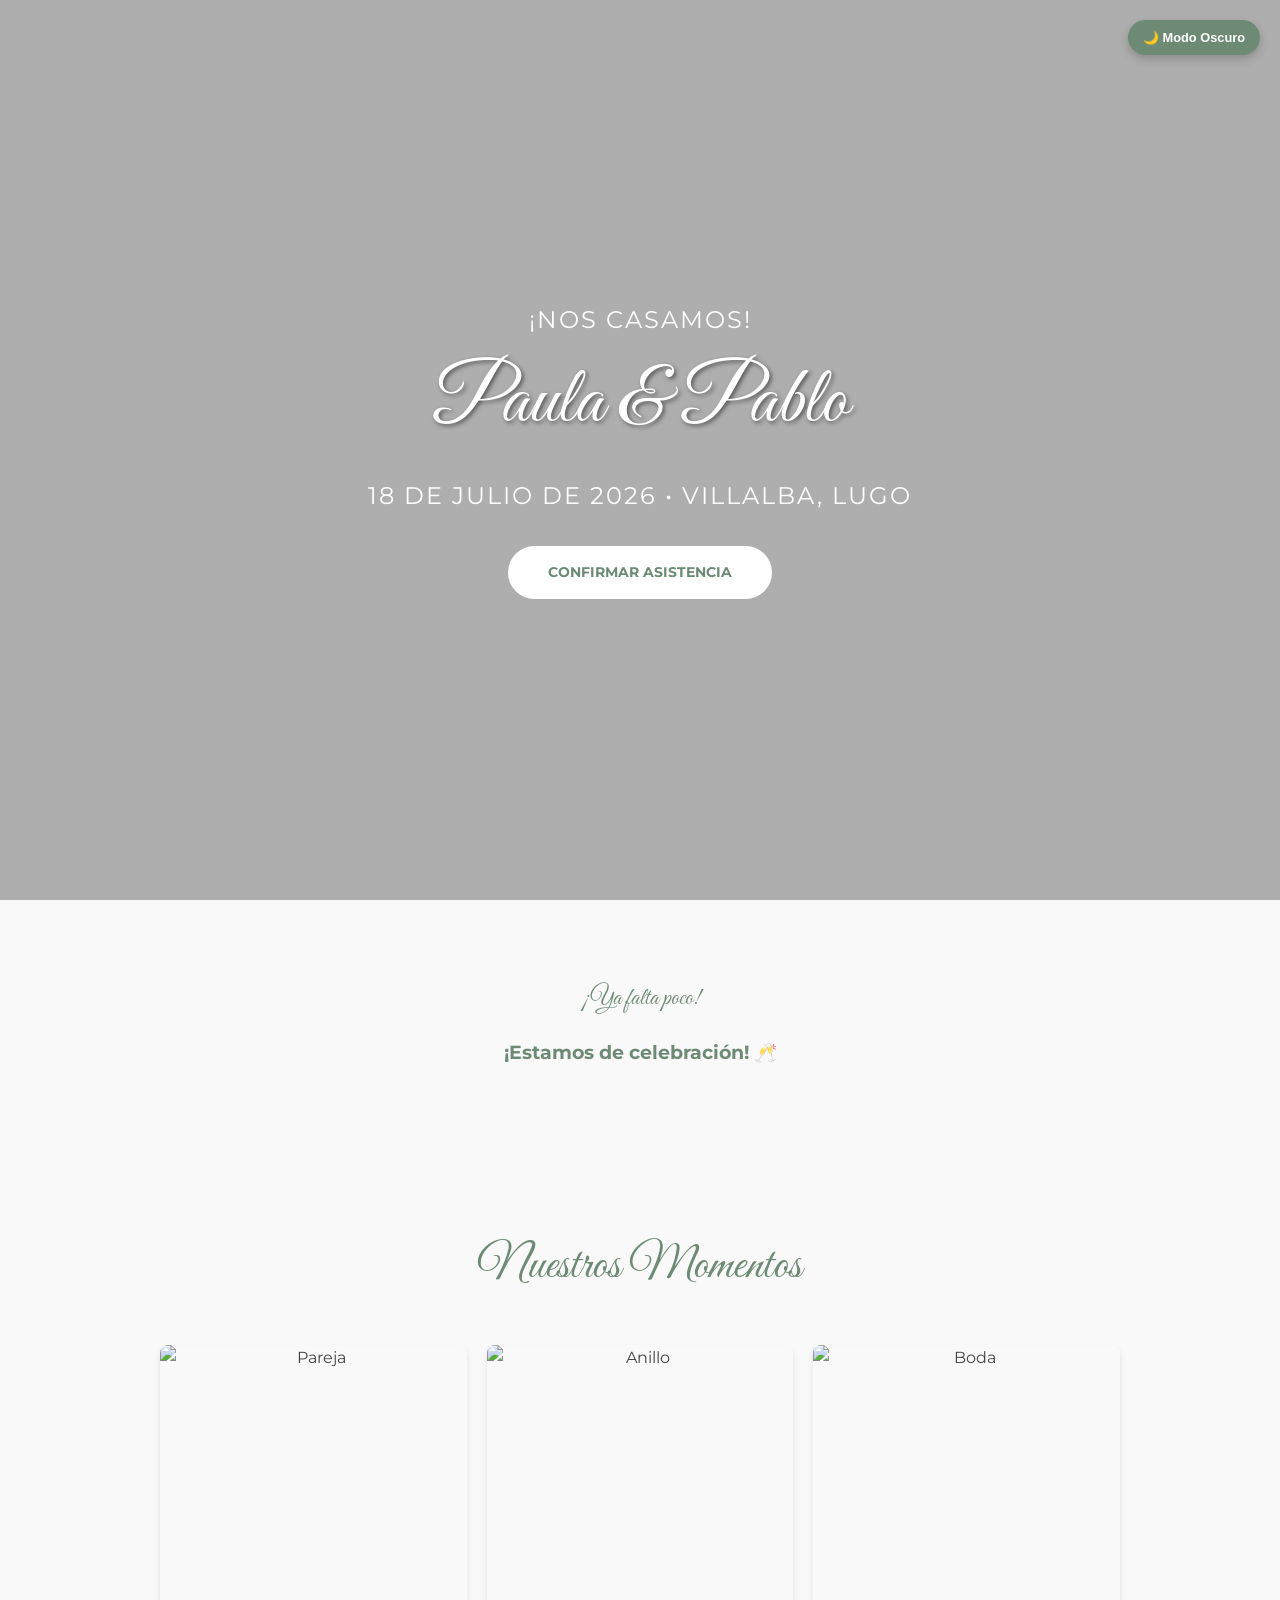
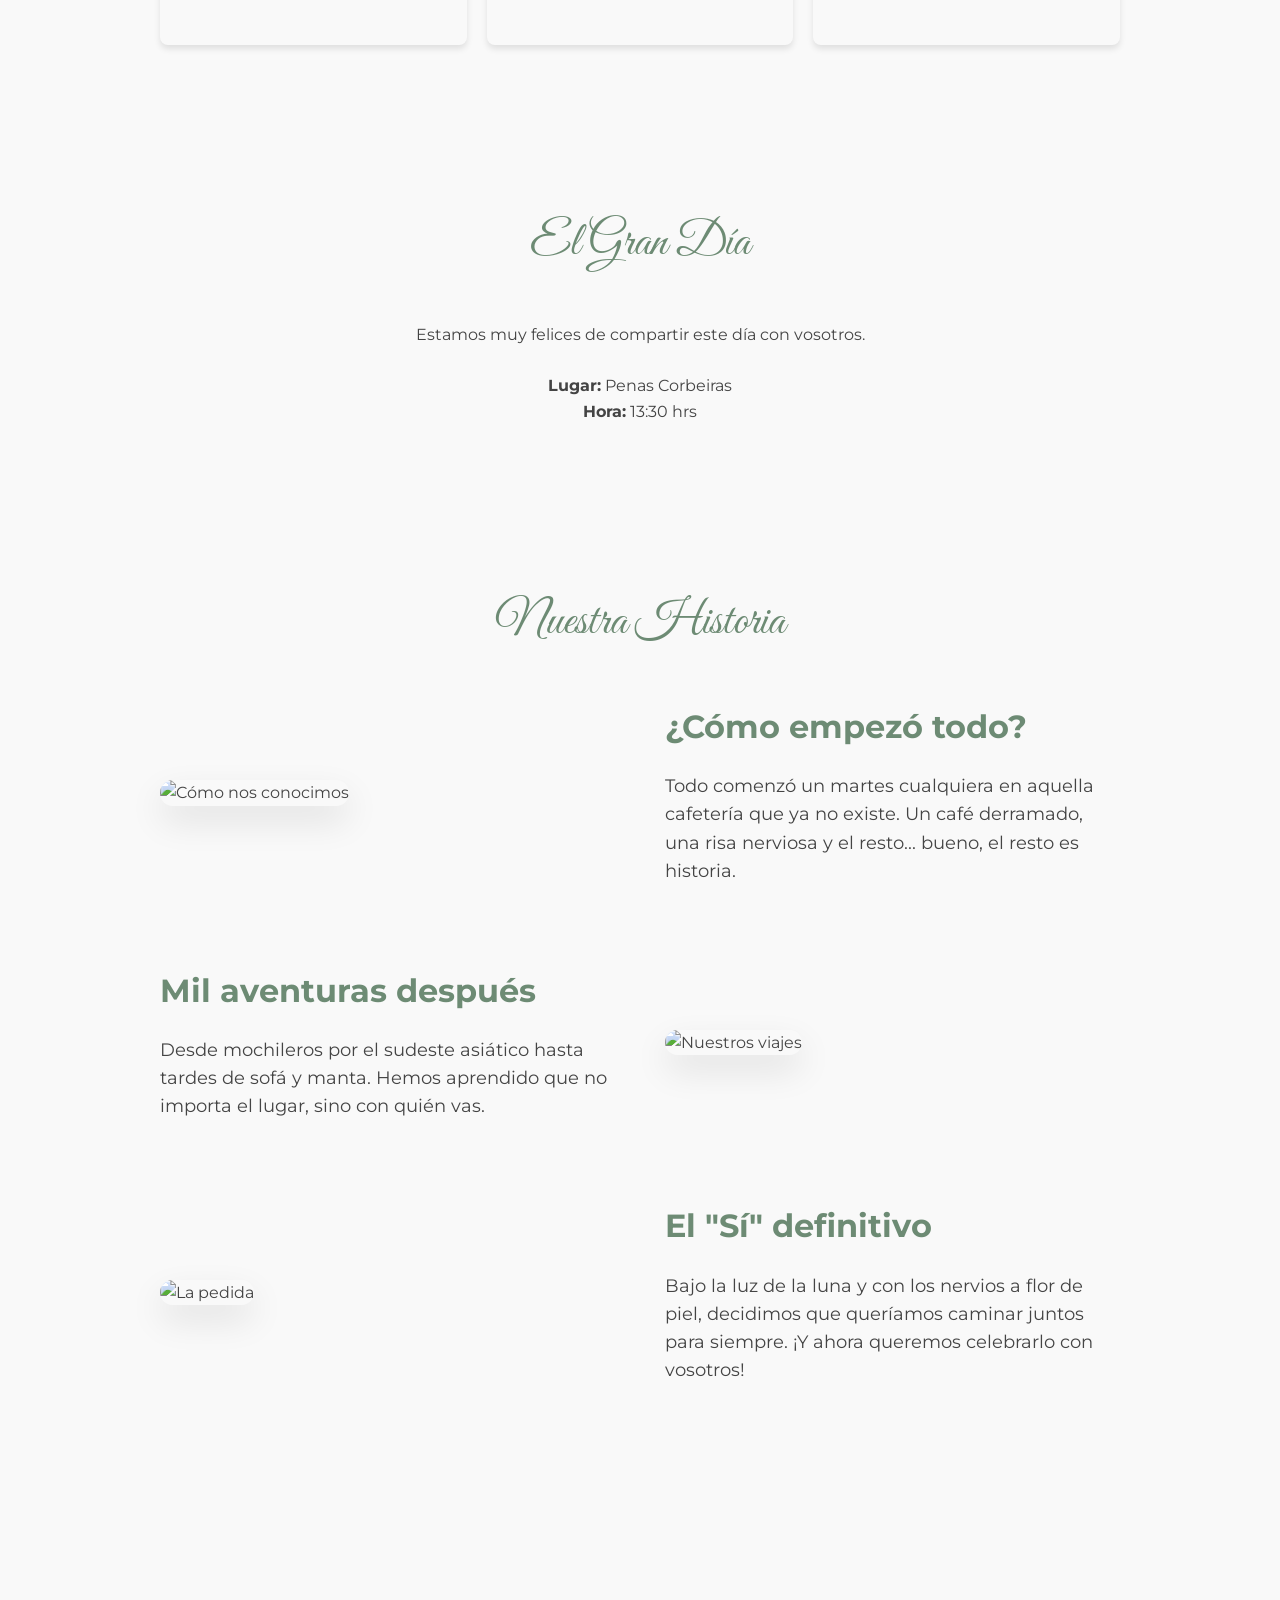
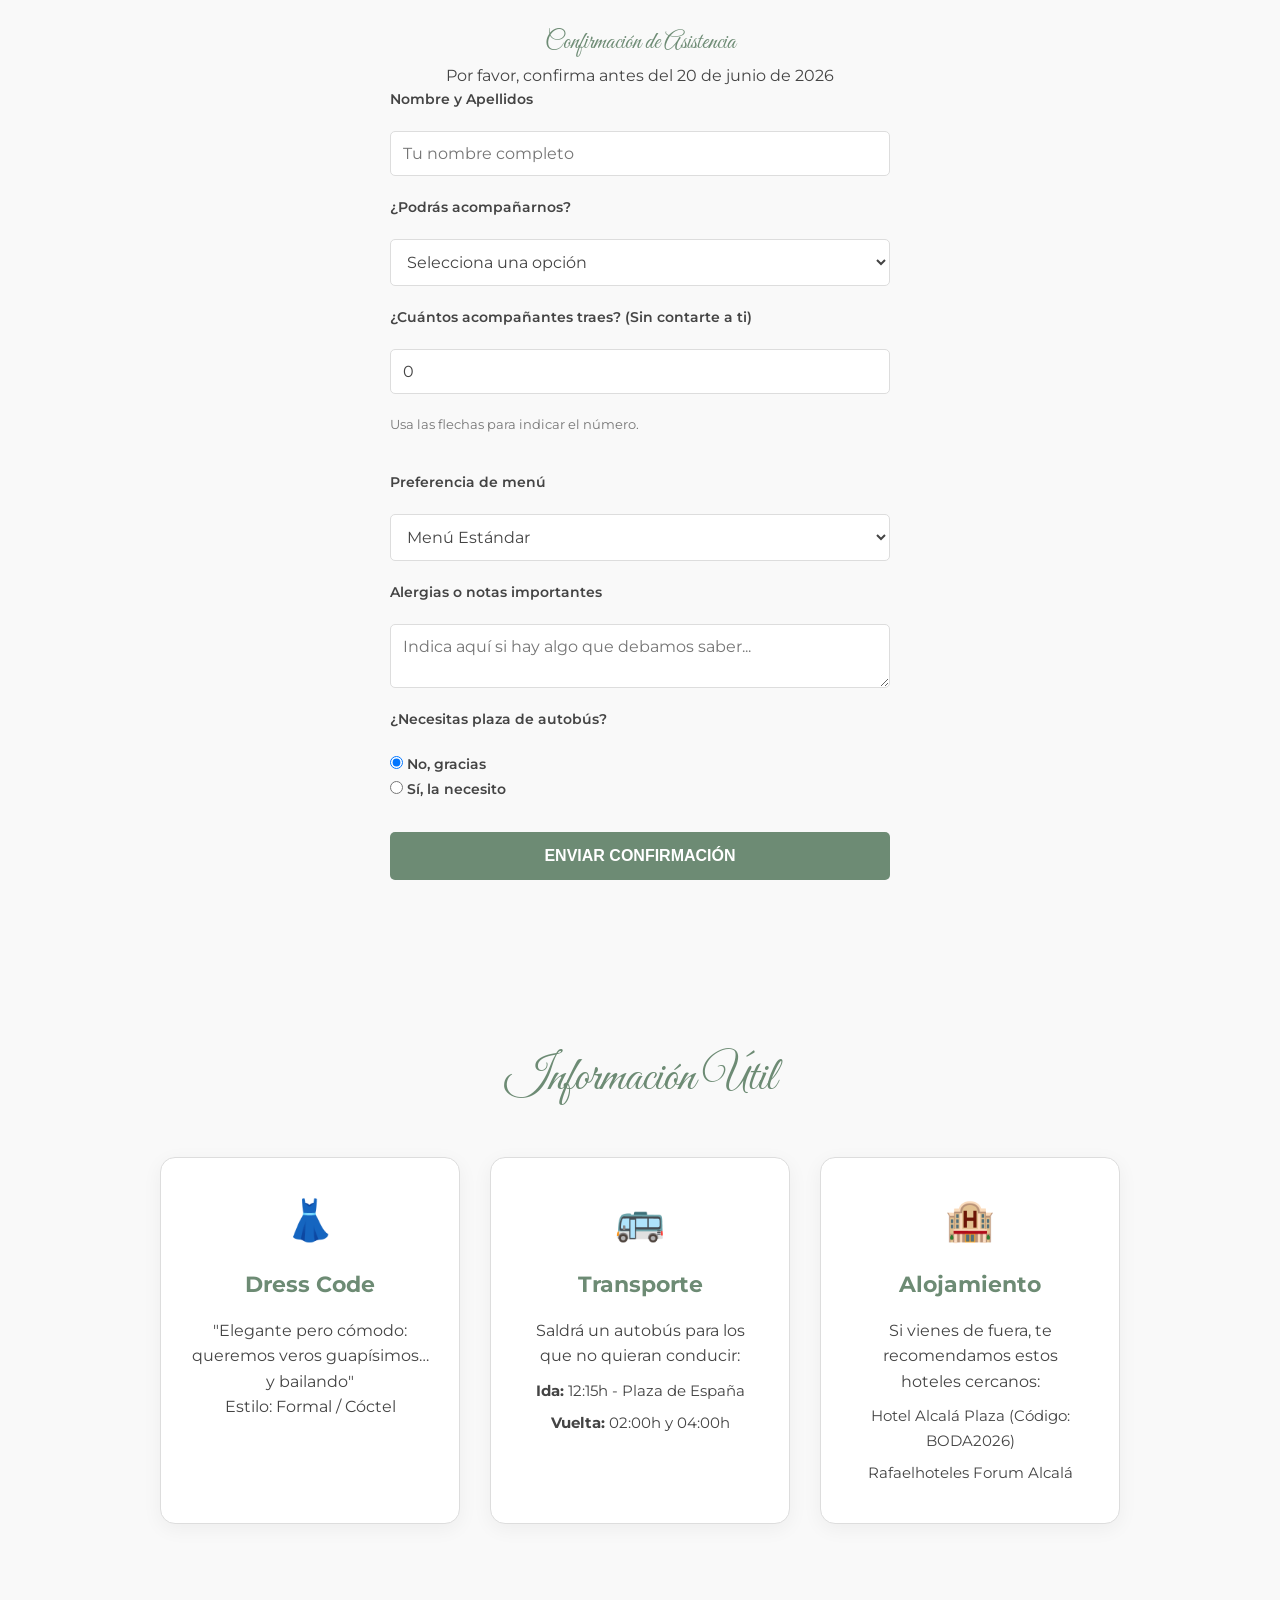
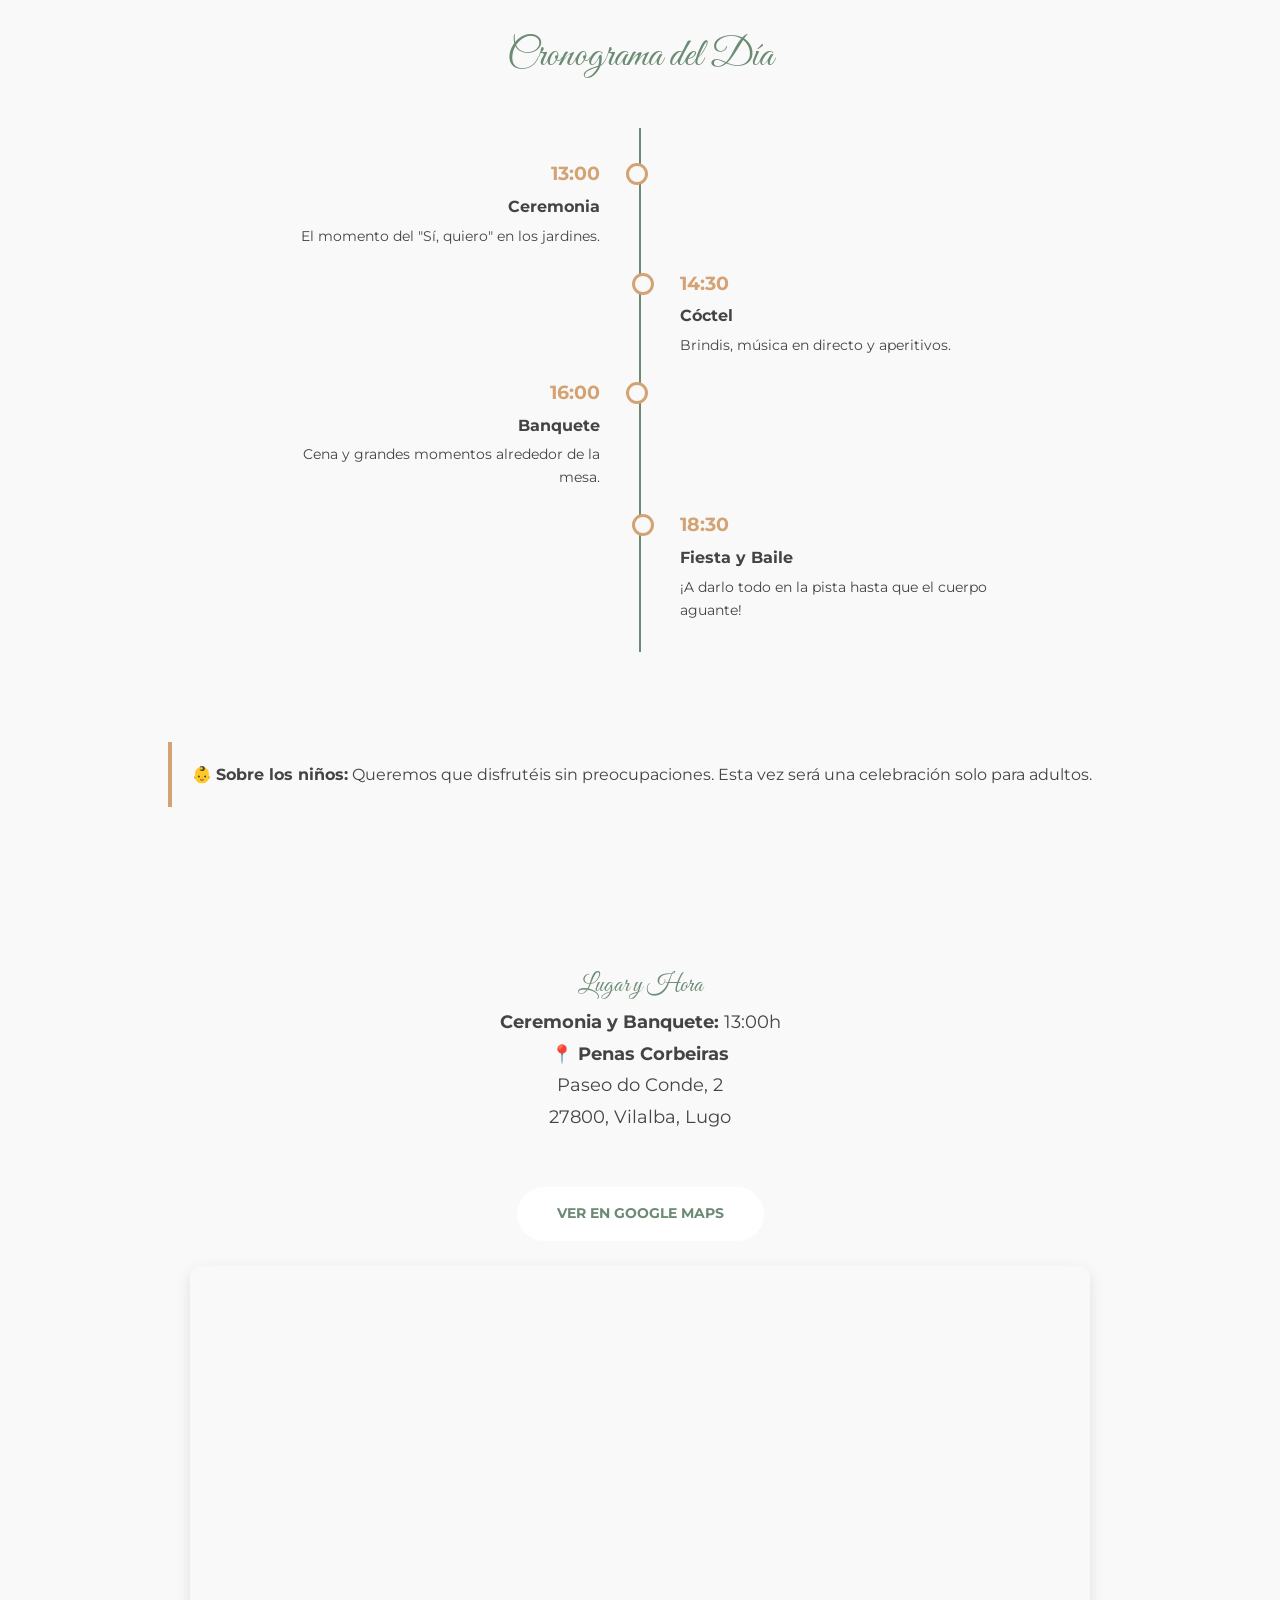
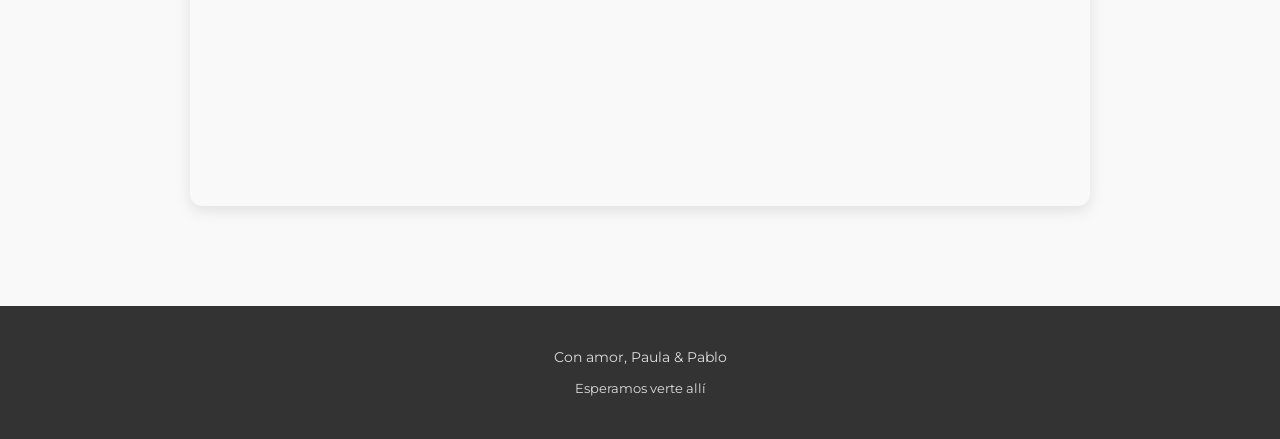
==== commit fad8ac4f: "Nuestra historia - base" ====
--- a/pruebaBoda.html
+++ b/pruebaBoda.html
@@ -65,6 +65,46 @@
         <p><strong>Hora:</strong> 13:30 hrs</p>
     </section>
 
+    <section id="historia" class="section-container">
+        <h2 class="script-font section-title">Nuestra Historia</h2>
+
+        <div class="story-item">
+            <div class="story-img">
+                <img src="https://images.unsplash.com/photo-1516589174184-c6848b11674c?auto=format&fit=crop&w=600&q=80"
+                    alt="Cómo nos conocimos">
+            </div>
+            <div class="story-text">
+                <h3>¿Cómo empezó todo?</h3>
+                <p>Todo comenzó un martes cualquiera en aquella cafetería que ya no existe. Un café derramado, una risa
+                    nerviosa y el resto... bueno, el resto es historia.</p>
+            </div>
+        </div>
+
+        <div class="story-item reverse">
+            <div class="story-img">
+                <img src="https://images.unsplash.com/photo-1522673607200-1648832cee98?auto=format&fit=crop&w=600&q=80"
+                    alt="Nuestros viajes">
+            </div>
+            <div class="story-text">
+                <h3>Mil aventuras después</h3>
+                <p>Desde mochileros por el sudeste asiático hasta tardes de sofá y manta. Hemos aprendido que no importa
+                    el lugar, sino con quién vas.</p>
+            </div>
+        </div>
+
+        <div class="story-item">
+            <div class="story-img">
+                <img src="https://images.unsplash.com/photo-1515934751635-c81c6bc9a2d8?auto=format&fit=crop&w=600&q=80"
+                    alt="La pedida">
+            </div>
+            <div class="story-text">
+                <h3>El "Sí" definitivo</h3>
+                <p>Bajo la luz de la luna y con los nervios a flor de piel, decidimos que queríamos caminar juntos para
+                    siempre. ¡Y ahora queremos celebrarlo con vosotros!</p>
+            </div>
+        </div>
+    </section>
+
     <section id="rsvp">
         <div class="rsvp-container">
             <h2 class="script-font">Confirmación de Asistencia</h2>
--- a/css/styles.css
+++ b/css/styles.css
@@ -448,6 +448,65 @@
     }
 }
 
+/* --- ESTILOS NUESTRA HISTORIA --- */
+.story-item {
+    display: flex;
+    align-items: center;
+    gap: 50px;
+    margin-bottom: 80px;
+    text-align: left;
+}
+
+.story-item.reverse {
+    flex-direction: row-reverse;
+}
+
+.story-img {
+    flex: 1;
+}
+
+.story-img img {
+    width: 100%;
+    height: 400px;
+    object-fit: cover;
+    border-radius: 20px;
+    box-shadow: 0 15px 35px rgba(0, 0, 0, 0.1);
+    transition: transform 0.4s ease;
+}
+
+.story-img img:hover {
+    transform: scale(1.03) rotate(1deg);
+}
+
+.story-text {
+    flex: 1;
+}
+
+.story-text h3 {
+    font-size: 2rem;
+    margin-bottom: 20px;
+}
+
+.story-text p {
+    font-size: 1.1rem;
+    color: var(--text-color);
+}
+
+/* --- AJUSTES PARA MÓVIL --- */
+@media (max-width: 768px) {
+
+    .story-item,
+    .story-item.reverse {
+        flex-direction: column;
+        gap: 30px;
+        text-align: center;
+    }
+
+    .story-img img {
+        height: 300px;
+    }
+}
+
 /* --- PIE DE PÁGINA (FOOTER) --- */
 footer {
     background-color: var(--footer-bg);
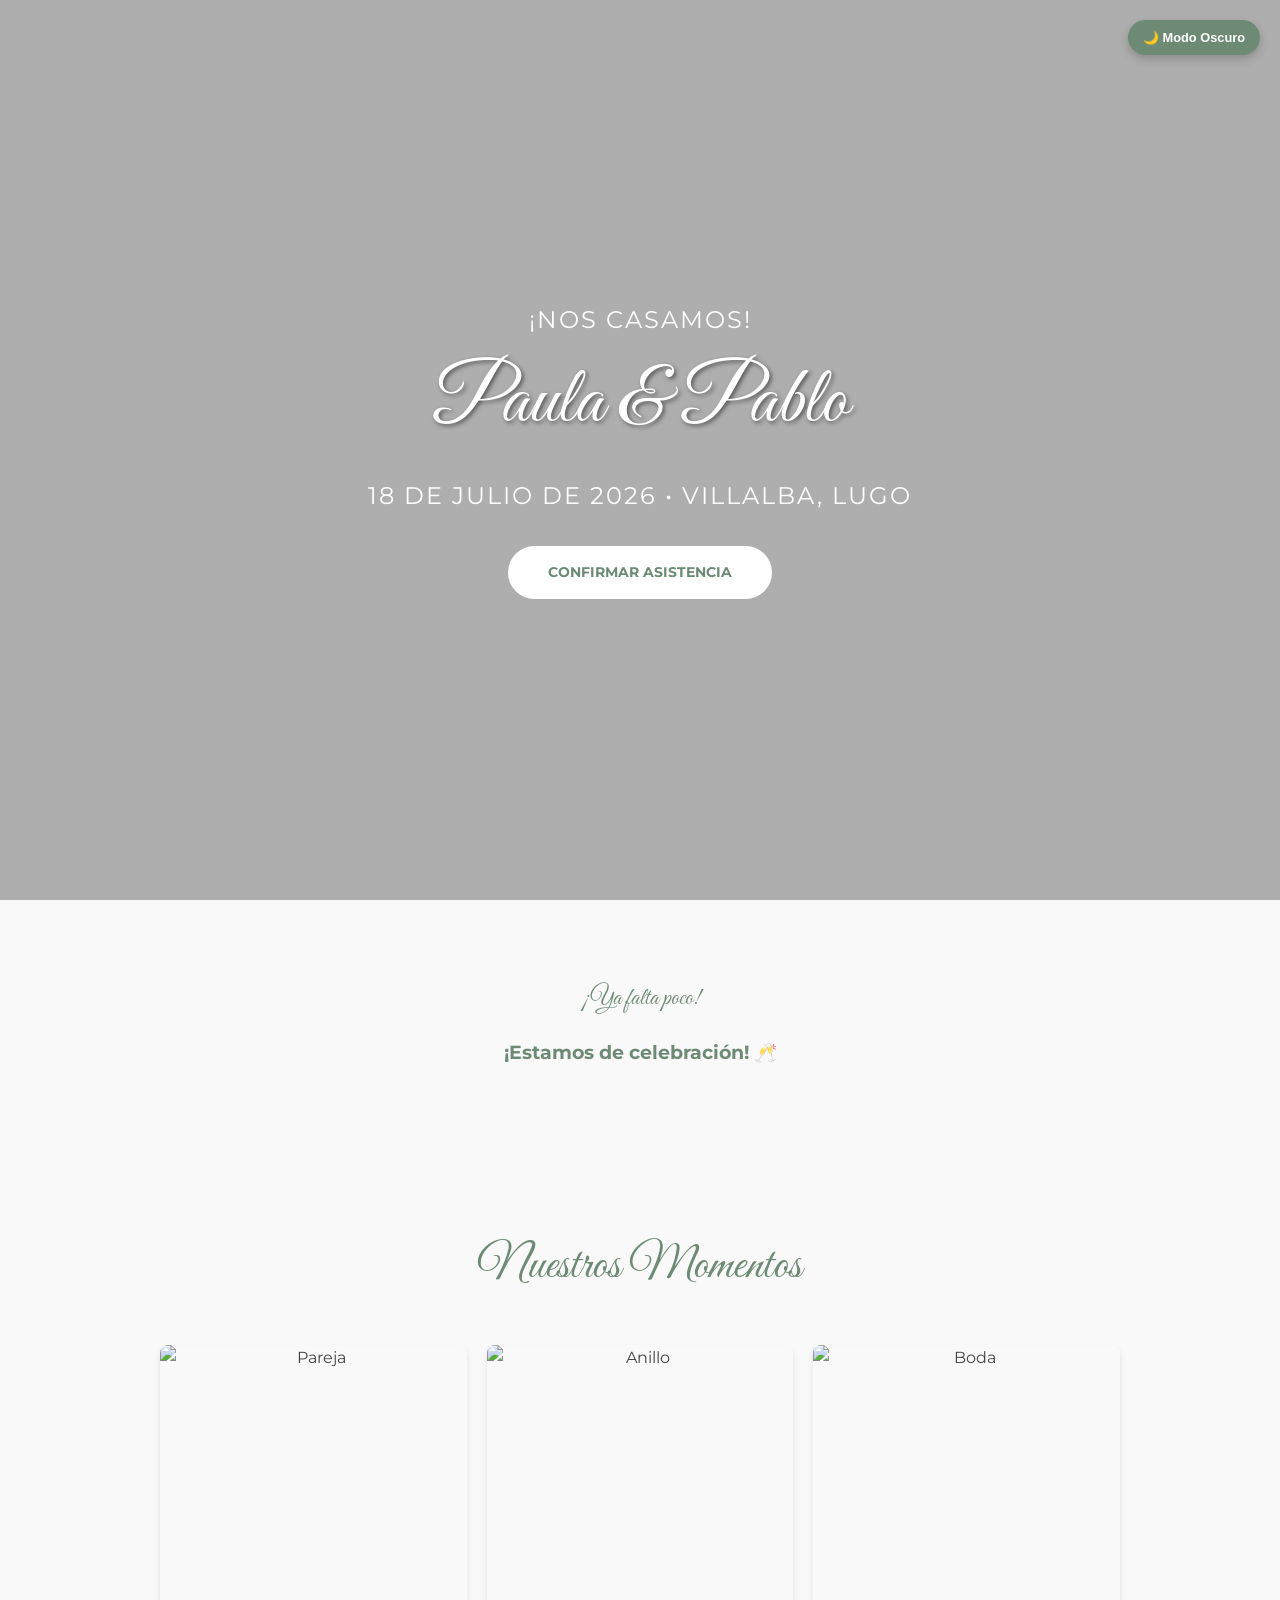
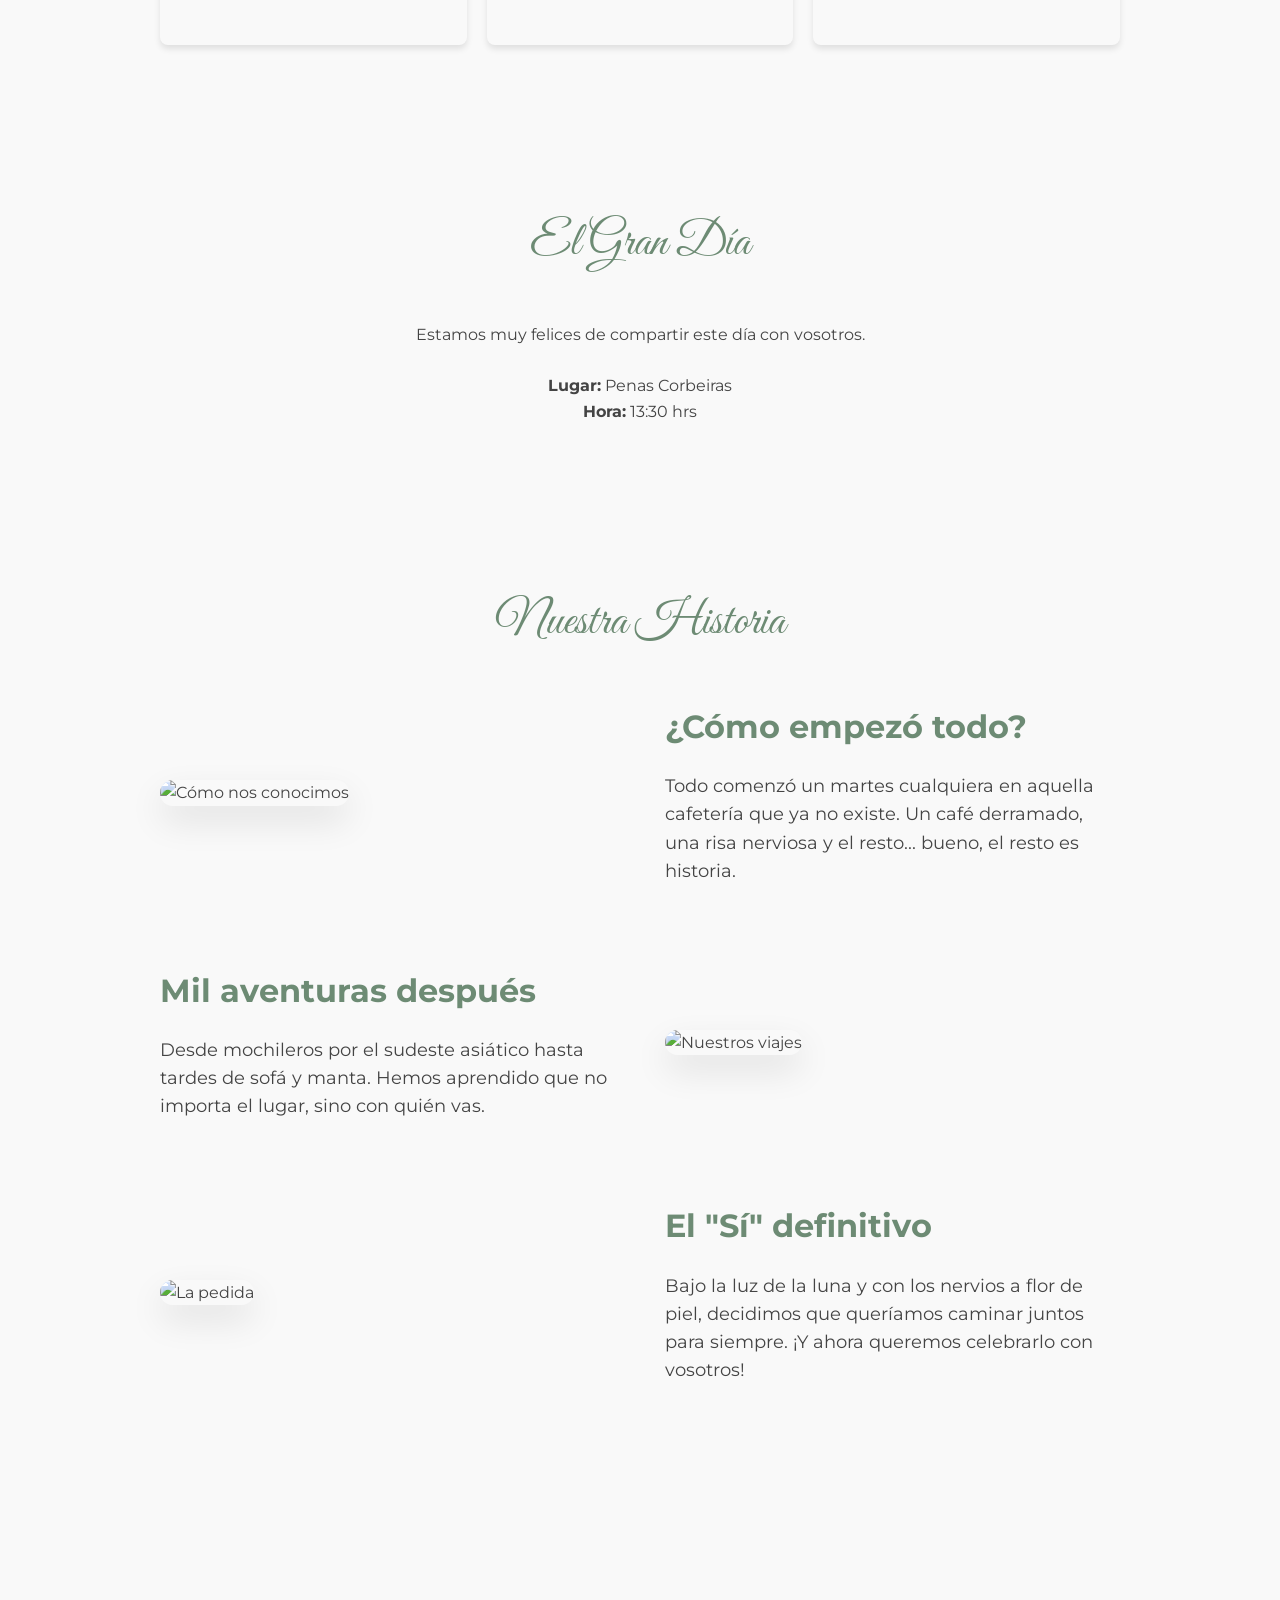
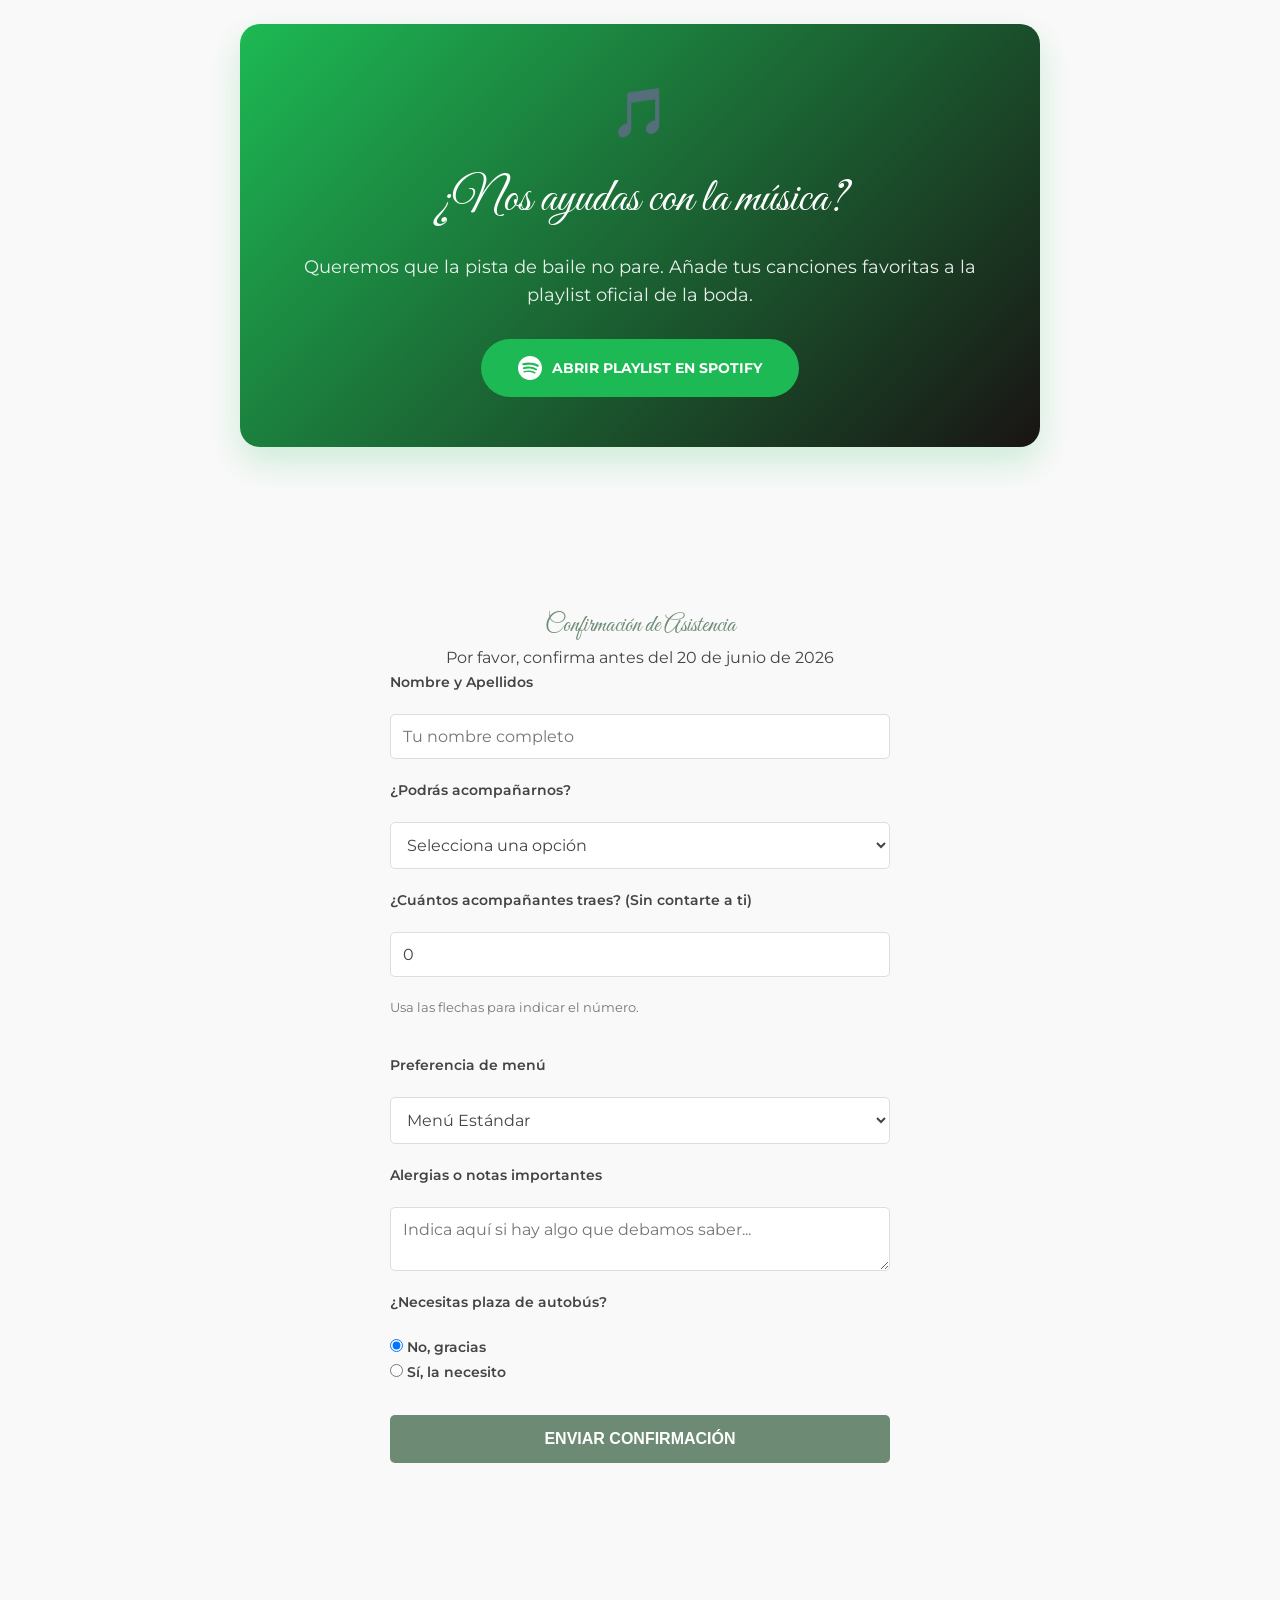
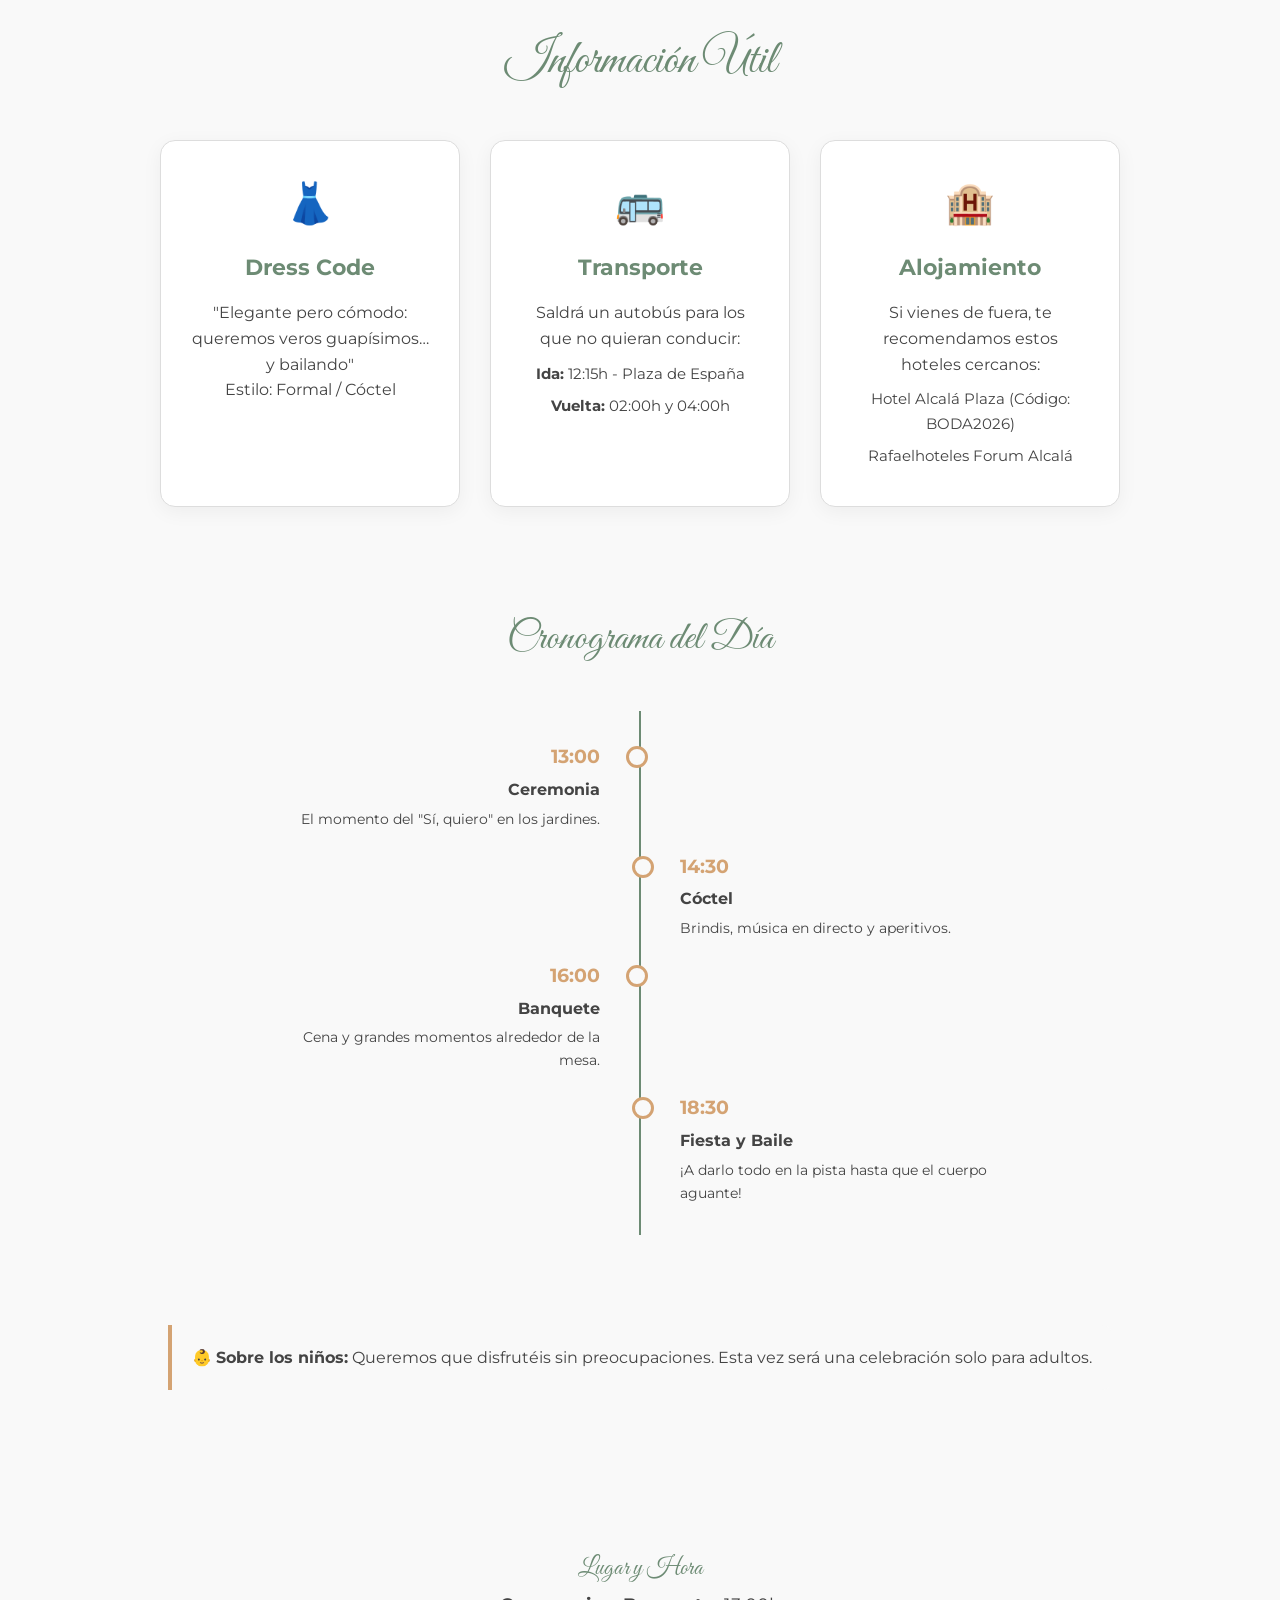
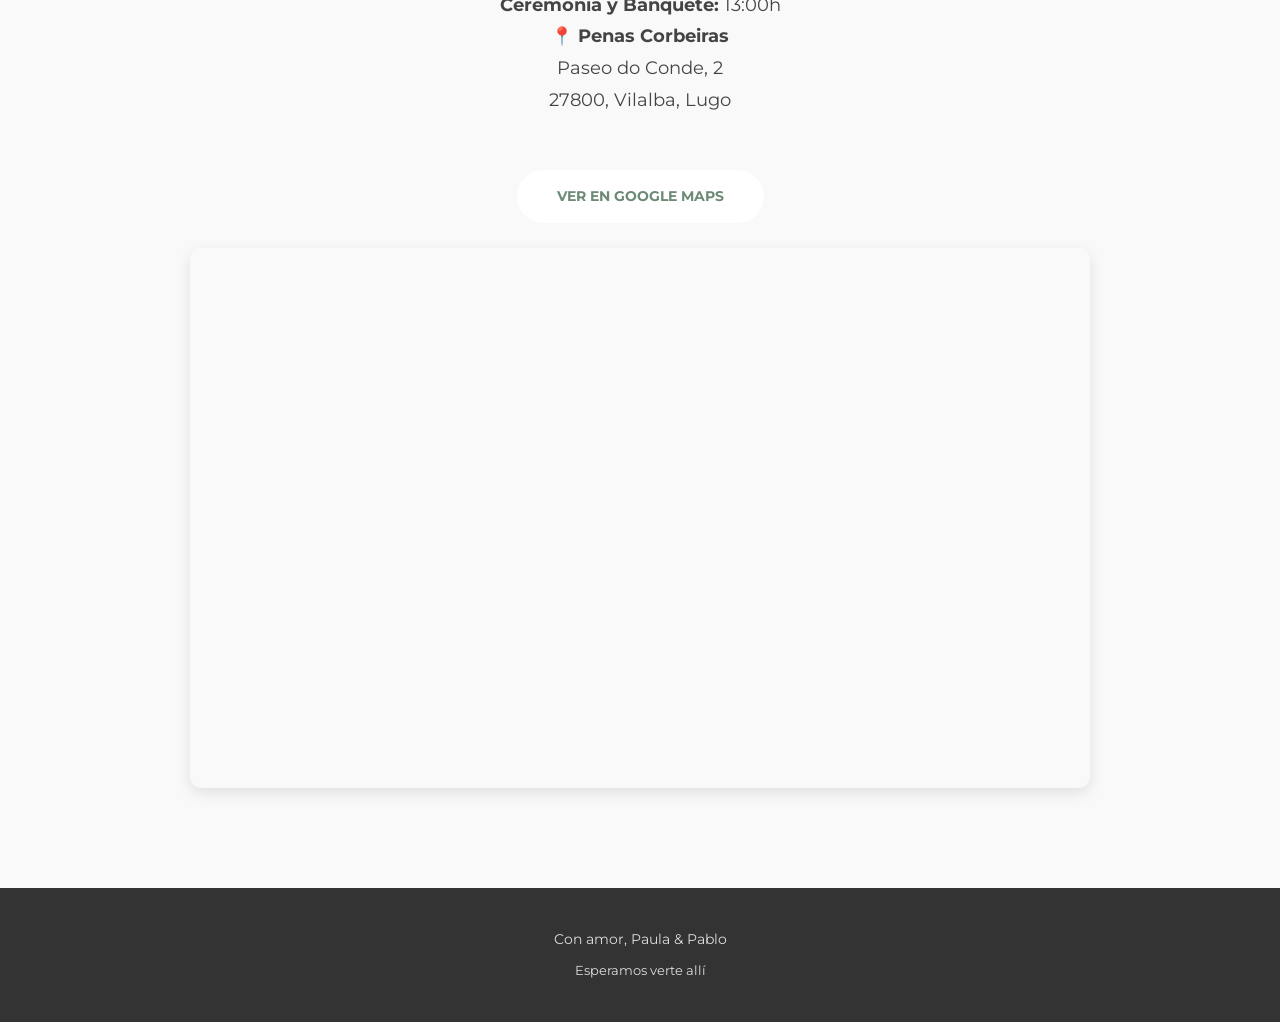
==== commit 205568ae: "Spotify - base" ====
--- a/pruebaBoda.html
+++ b/pruebaBoda.html
@@ -105,6 +105,23 @@
         </div>
     </section>
 
+    <section id="musica" class="section-container">
+        <div class="spotify-card">
+            <div class="spotify-icon">🎵</div>
+            <h2 class="script-font">¿Nos ayudas con la música?</h2>
+            <p>Queremos que la pista de baile no pare. Añade tus canciones favoritas a la playlist oficial de la boda.
+            </p>
+
+            <a href="https://open.spotify.com/playlist/TU_ID_AQUI" target="_blank" class="spotify-button">
+                <svg viewBox="0 0 24 24" width="24" height="24" fill="currentColor">
+                    <path
+                        d="M12 0C5.373 0 0 5.373 0 12s5.373 12 12 12 12-5.373 12-12S18.627 0 12 0zm5.5 17.333c-.22.34-.663.447-1.003.227-2.73-1.667-6.17-2.047-10.21-1.127-.387.087-.773-.153-.86-.54-.087-.387.153-.773.54-.86 4.427-1.013 8.227-.573 11.307 1.307.34.22.447.663.226 1.003zm1.467-3.267c-.273.44-.853.58-1.293.307-3.12-1.92-7.887-2.48-11.58-1.353-.5.153-1.02-.133-1.173-.633-.153-.5.133-1.02.633-1.173 4.22-1.28 9.48-.653 13.107 1.58.44.273.58.853.306 1.293zm.107-3.413c-3.747-2.227-9.927-2.433-13.487-1.353-.573.173-1.18-.153-1.353-.727-.173-.573.153-1.18.727-1.353 4.107-1.247 10.933-1.007 15.26 1.56.513.307.68.973.373 1.486-.307.513-.973.68-1.486.373z" />
+                </svg>
+                Abrir Playlist en Spotify
+            </a>
+        </div>
+    </section>
+
     <section id="rsvp">
         <div class="rsvp-container">
             <h2 class="script-font">Confirmación de Asistencia</h2>
--- a/css/styles.css
+++ b/css/styles.css
@@ -507,6 +507,70 @@
     }
 }
 
+/* --- ESTILOS SPOTIFY --- */
+.spotify-card {
+    background: linear-gradient(135deg, #1db954 0%, #191414 100%);
+    color: white;
+    padding: 50px 30px;
+    border-radius: 20px;
+    box-shadow: 0 15px 35px rgba(29, 185, 84, 0.2);
+    max-width: 800px;
+    margin: 0 auto;
+    transition: transform 0.3s ease;
+}
+
+.spotify-card:hover {
+    transform: scale(1.01);
+}
+
+.spotify-card h2 {
+    color: white;
+    font-size: 3rem;
+    margin-bottom: 15px;
+}
+
+.spotify-card p {
+    font-size: 1.1rem;
+    margin-bottom: 30px;
+    opacity: 0.9;
+}
+
+.spotify-icon {
+    font-size: 3rem;
+    margin-bottom: 10px;
+}
+
+.spotify-button {
+    display: inline-flex;
+    align-items: center;
+    gap: 10px;
+    background-color: #1db954;
+    color: white;
+    text-decoration: none;
+    padding: 15px 35px;
+    border-radius: 50px;
+    font-weight: bold;
+    text-transform: uppercase;
+    font-size: 0.9rem;
+    transition: all 0.3s ease;
+    border: 2px solid transparent;
+}
+
+.spotify-button:hover {
+    background-color: white;
+    color: #191414;
+    box-shadow: 0 5px 15px rgba(255, 255, 255, 0.3);
+}
+
+.spotify-button svg {
+    transition: fill 0.3s ease;
+}
+
+/* Ajuste para que el modo oscuro no oculte la tarjeta de Spotify */
+[data-theme="dark"] .spotify-card {
+    box-shadow: 0 15px 35px rgba(0, 0, 0, 0.5);
+}
+
 /* --- PIE DE PÁGINA (FOOTER) --- */
 footer {
     background-color: var(--footer-bg);
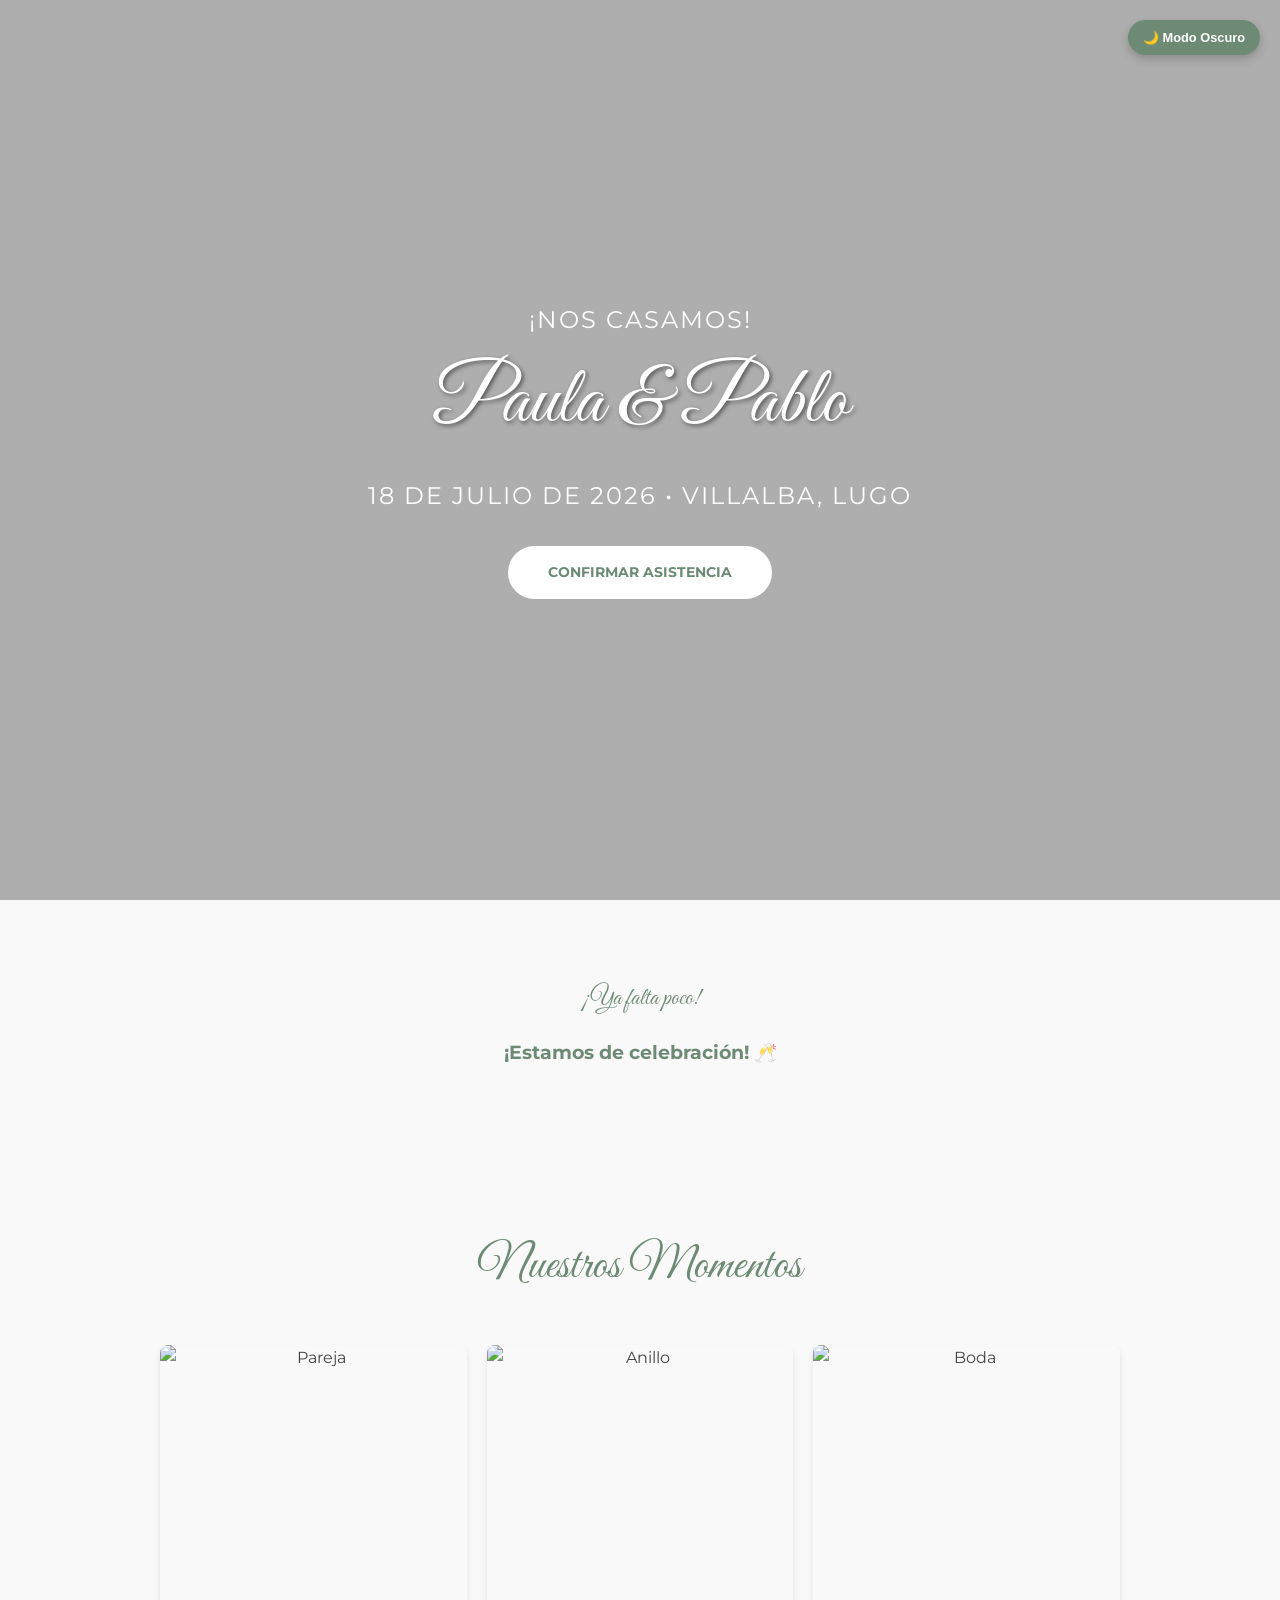
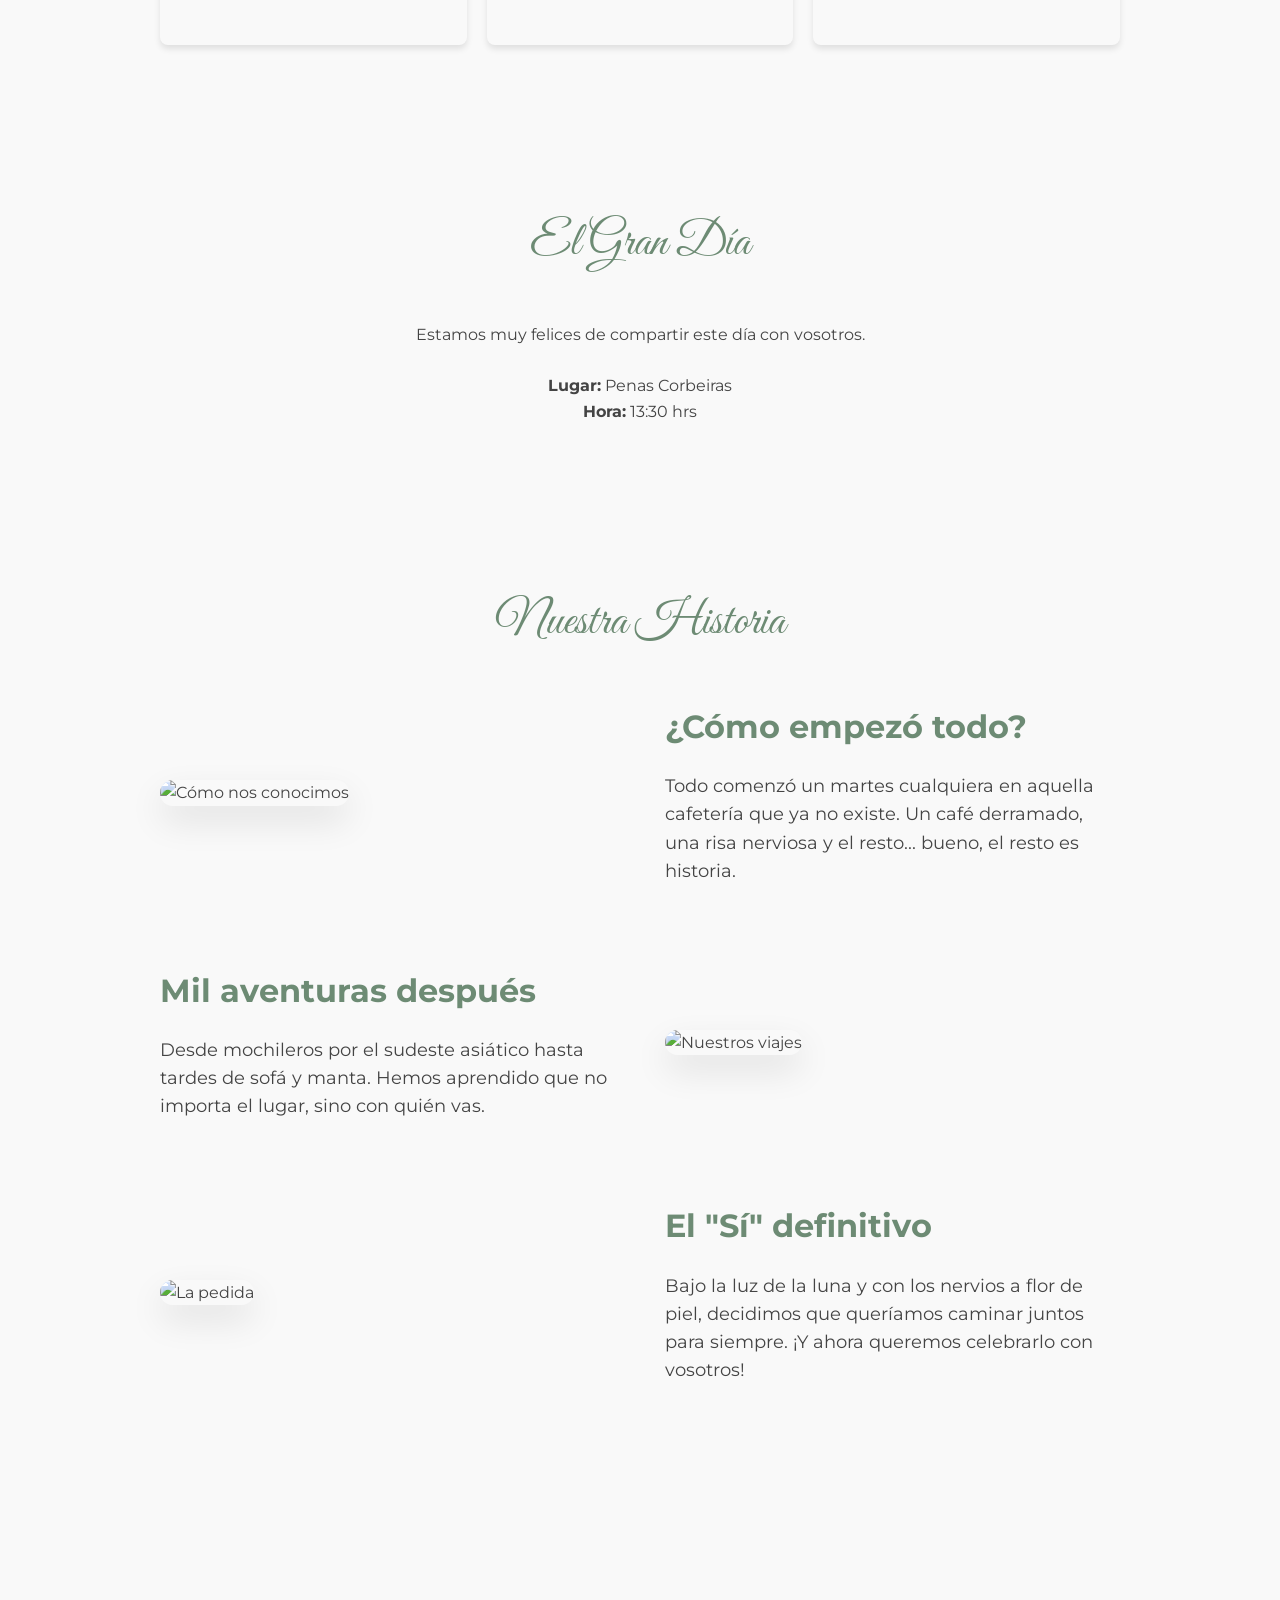
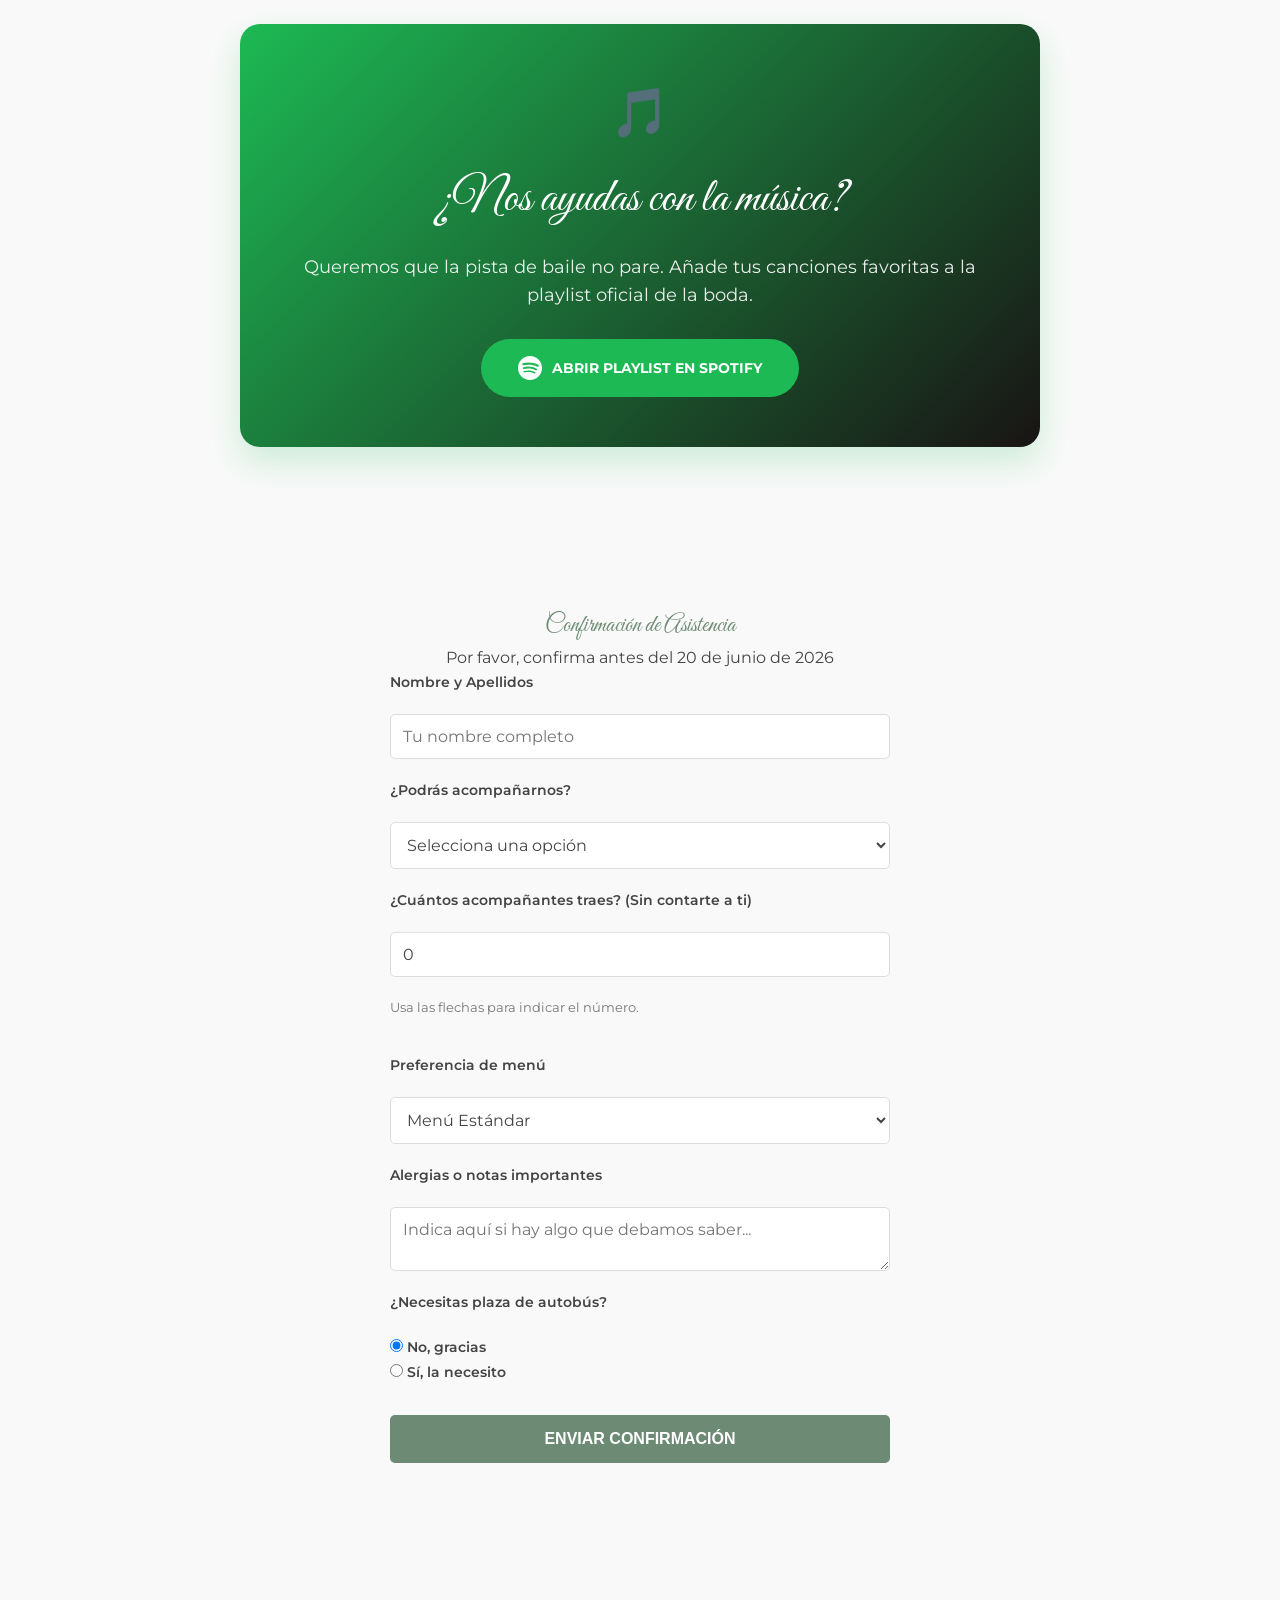
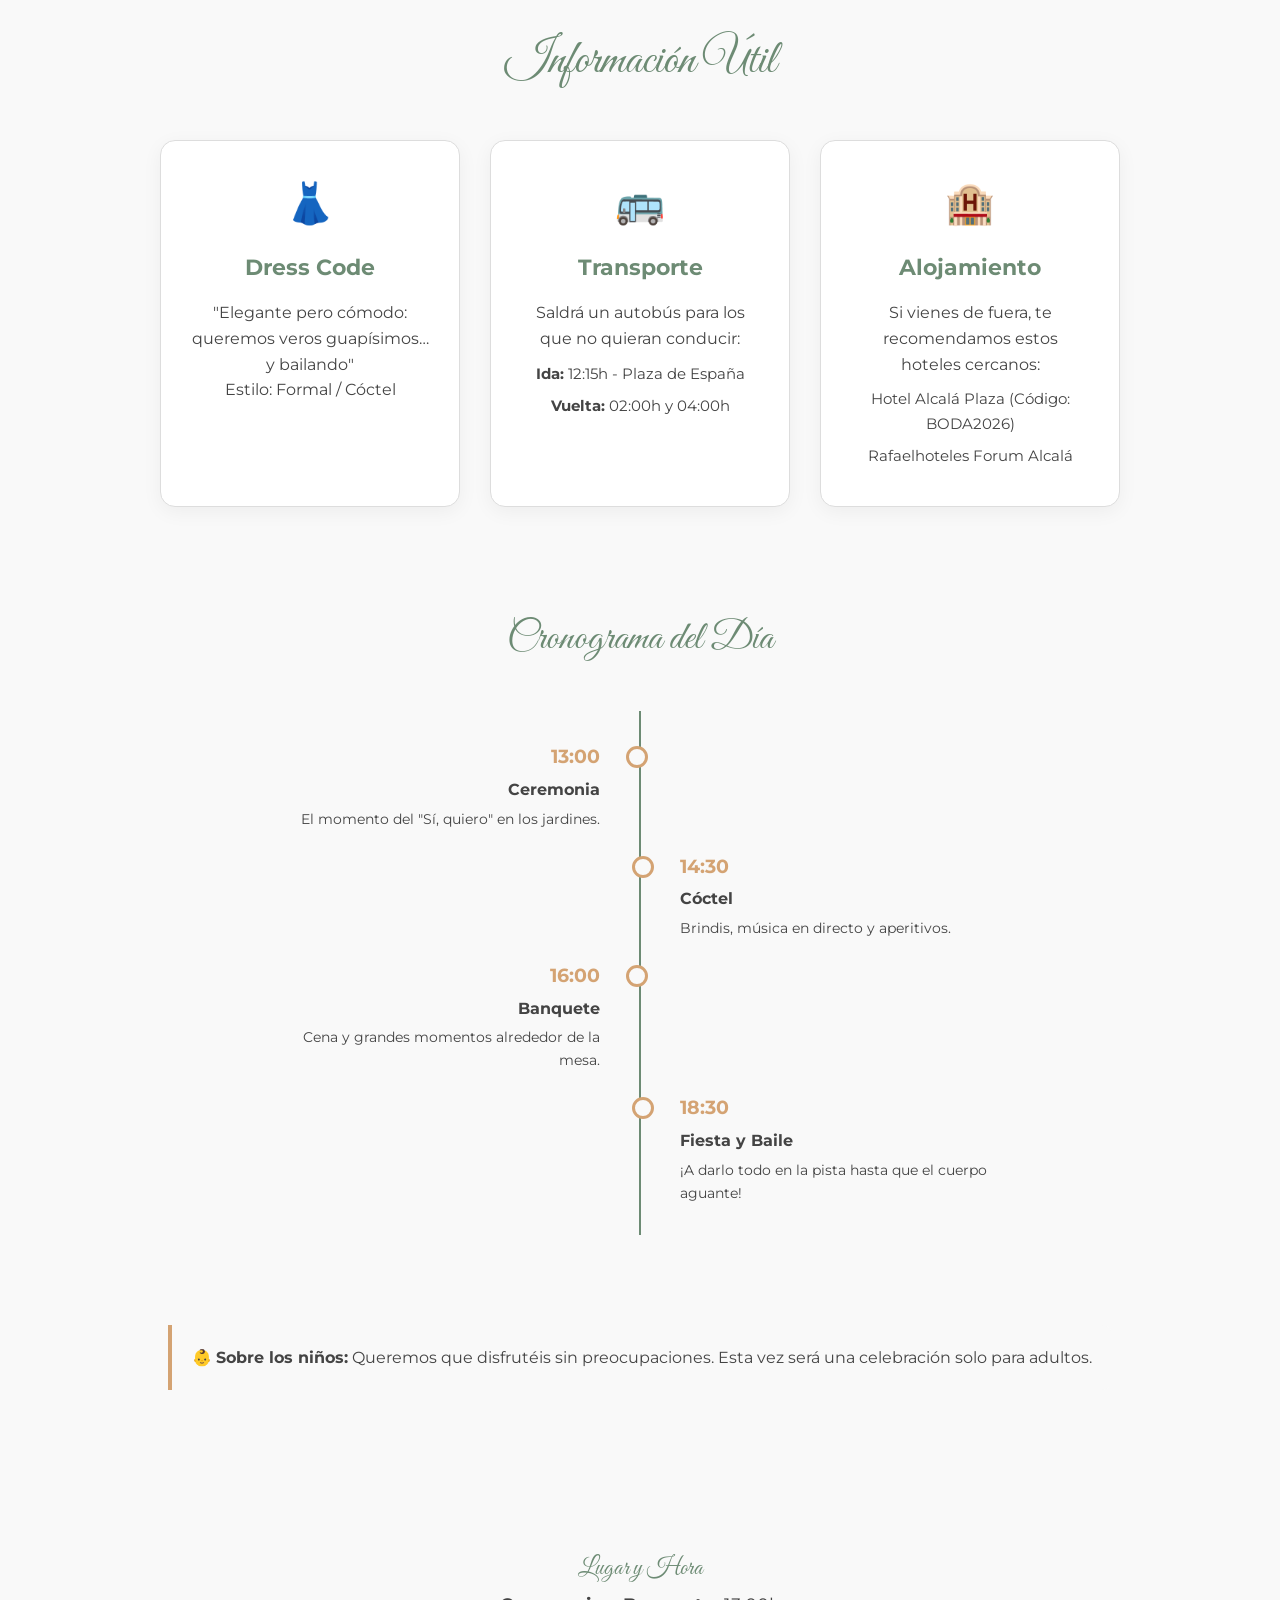
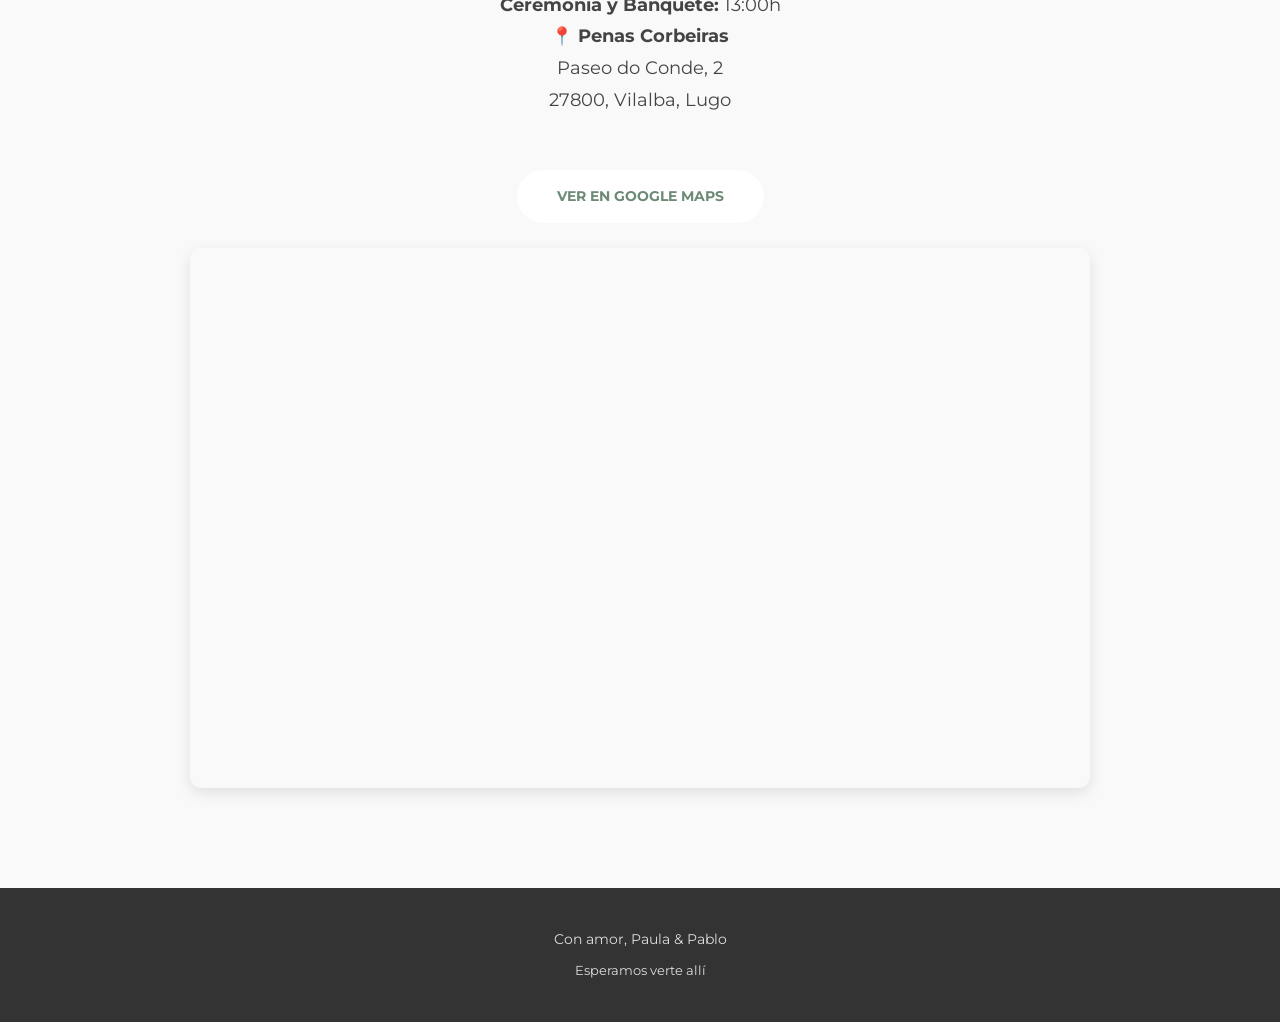
==== commit 1e513ccc: "Mejoras ligeras" ====
--- a/pruebaBoda.html
+++ b/pruebaBoda.html
@@ -9,6 +9,13 @@
         rel="stylesheet">
 
     <link rel="stylesheet" href="css/styles.css">
+    <link rel="icon" href="https://fav.farm/💍">
+
+    <!-- Previsualización al enviar link -->
+    <meta property="og:title" content="¡Nos Casamos! - Boda 2026">
+    <meta property="og:description" content="Acompáñanos en nuestro gran día. Toda la información aquí.">
+    <meta property="og:image" content="URL_DE_TU_FOTO_PRINCIPAL">
+    <meta property="og:url" content="URL_DE_TU_WEB">
 </head>
 
 <body>
--- a/css/styles.css
+++ b/css/styles.css
@@ -29,6 +29,15 @@
 }
 
 /* --- ESTILOS GENERALES Y RESET --- */
+html {
+    scroll-behavior: smooth;
+}
+
+::selection {
+    background-color: var(--primary-color);
+    color: white;
+}
+
 * {
     margin: 0;
     padding: 0;
@@ -54,6 +63,18 @@
 .script-font {
     font-family: 'Great Vibes', cursive;
     font-weight: 400;
+}
+
+/* --- TRANSICIÓN DE ENTRADA SUAVE --- */
+.fade-in {
+    opacity: 0;
+    transform: translateY(20px);
+    transition: opacity 0.6s ease-out, transform 0.6s ease-out;
+}
+
+.fade-in.visible {
+    opacity: 1;
+    transform: translateY(0);
 }
 
 /* --- BOTÓN DE CAMBIO DE TEMA (DARK MODE TOGGLE) --- */
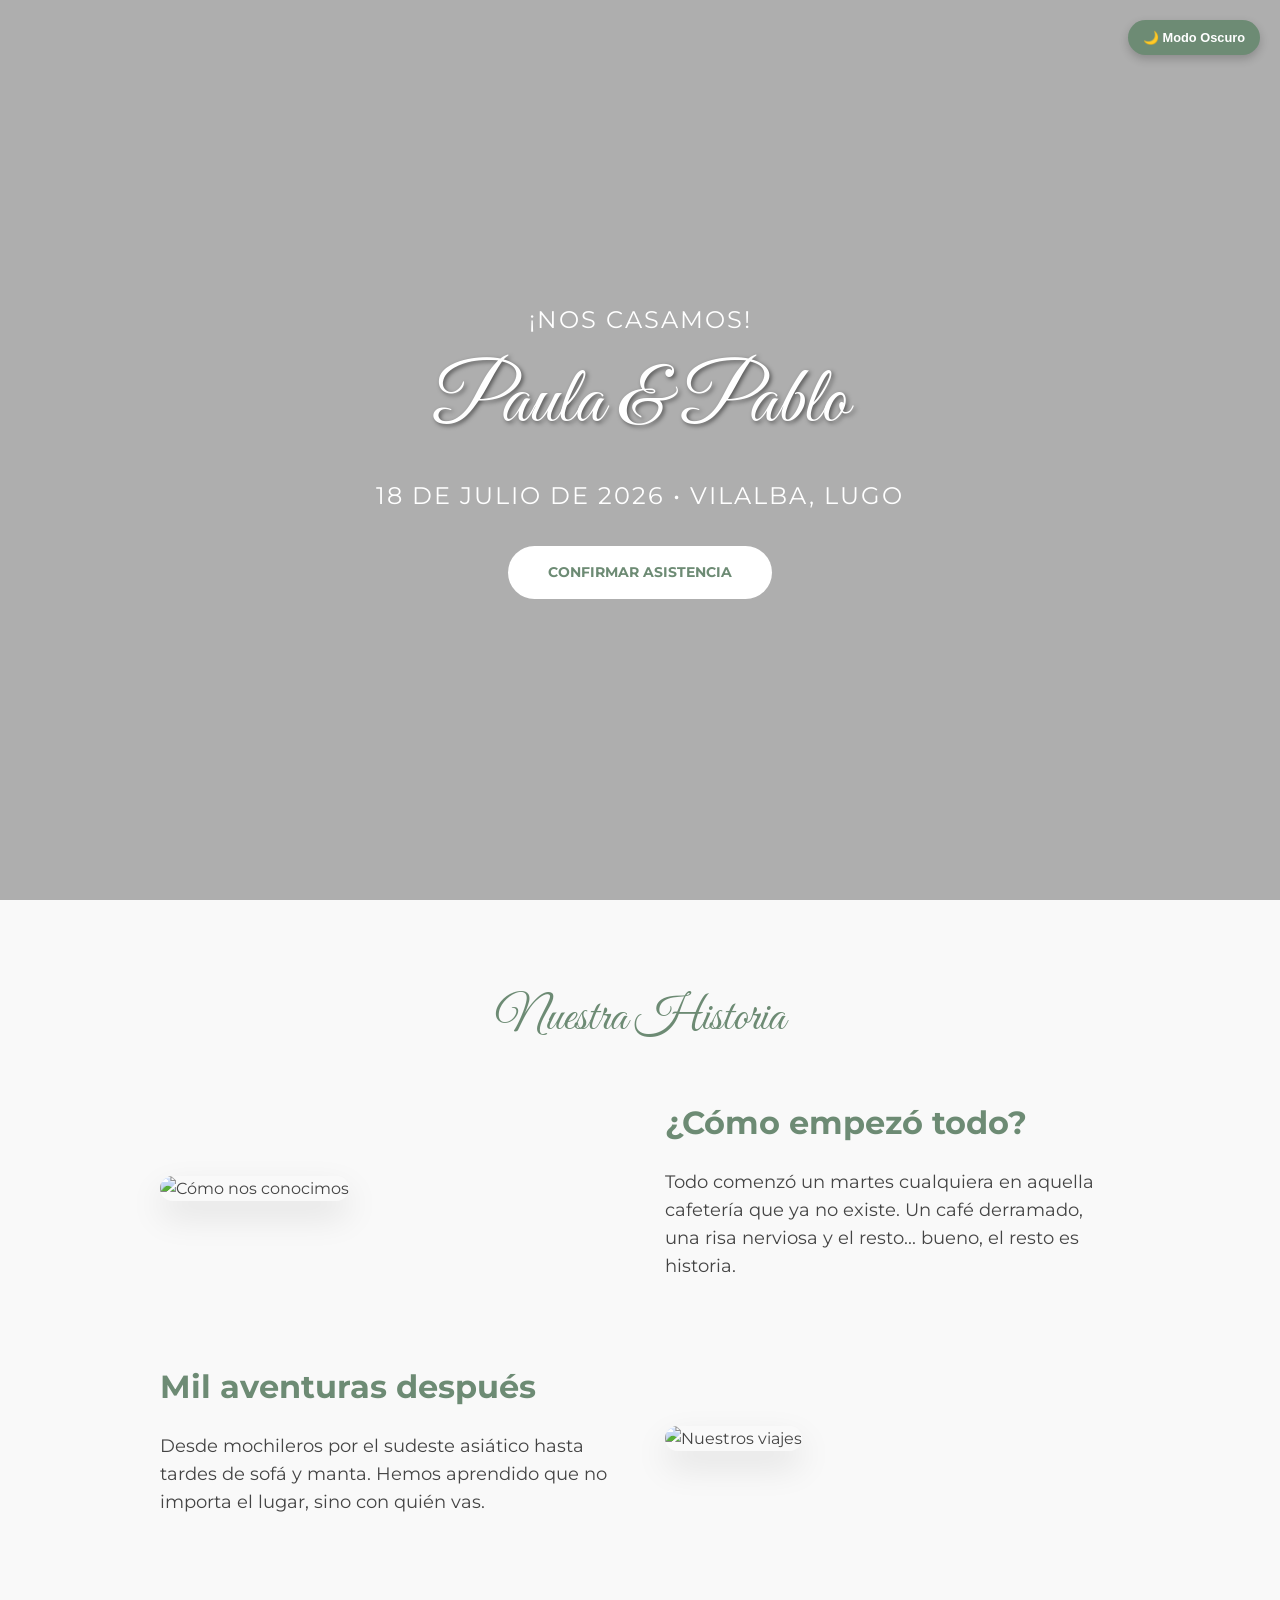
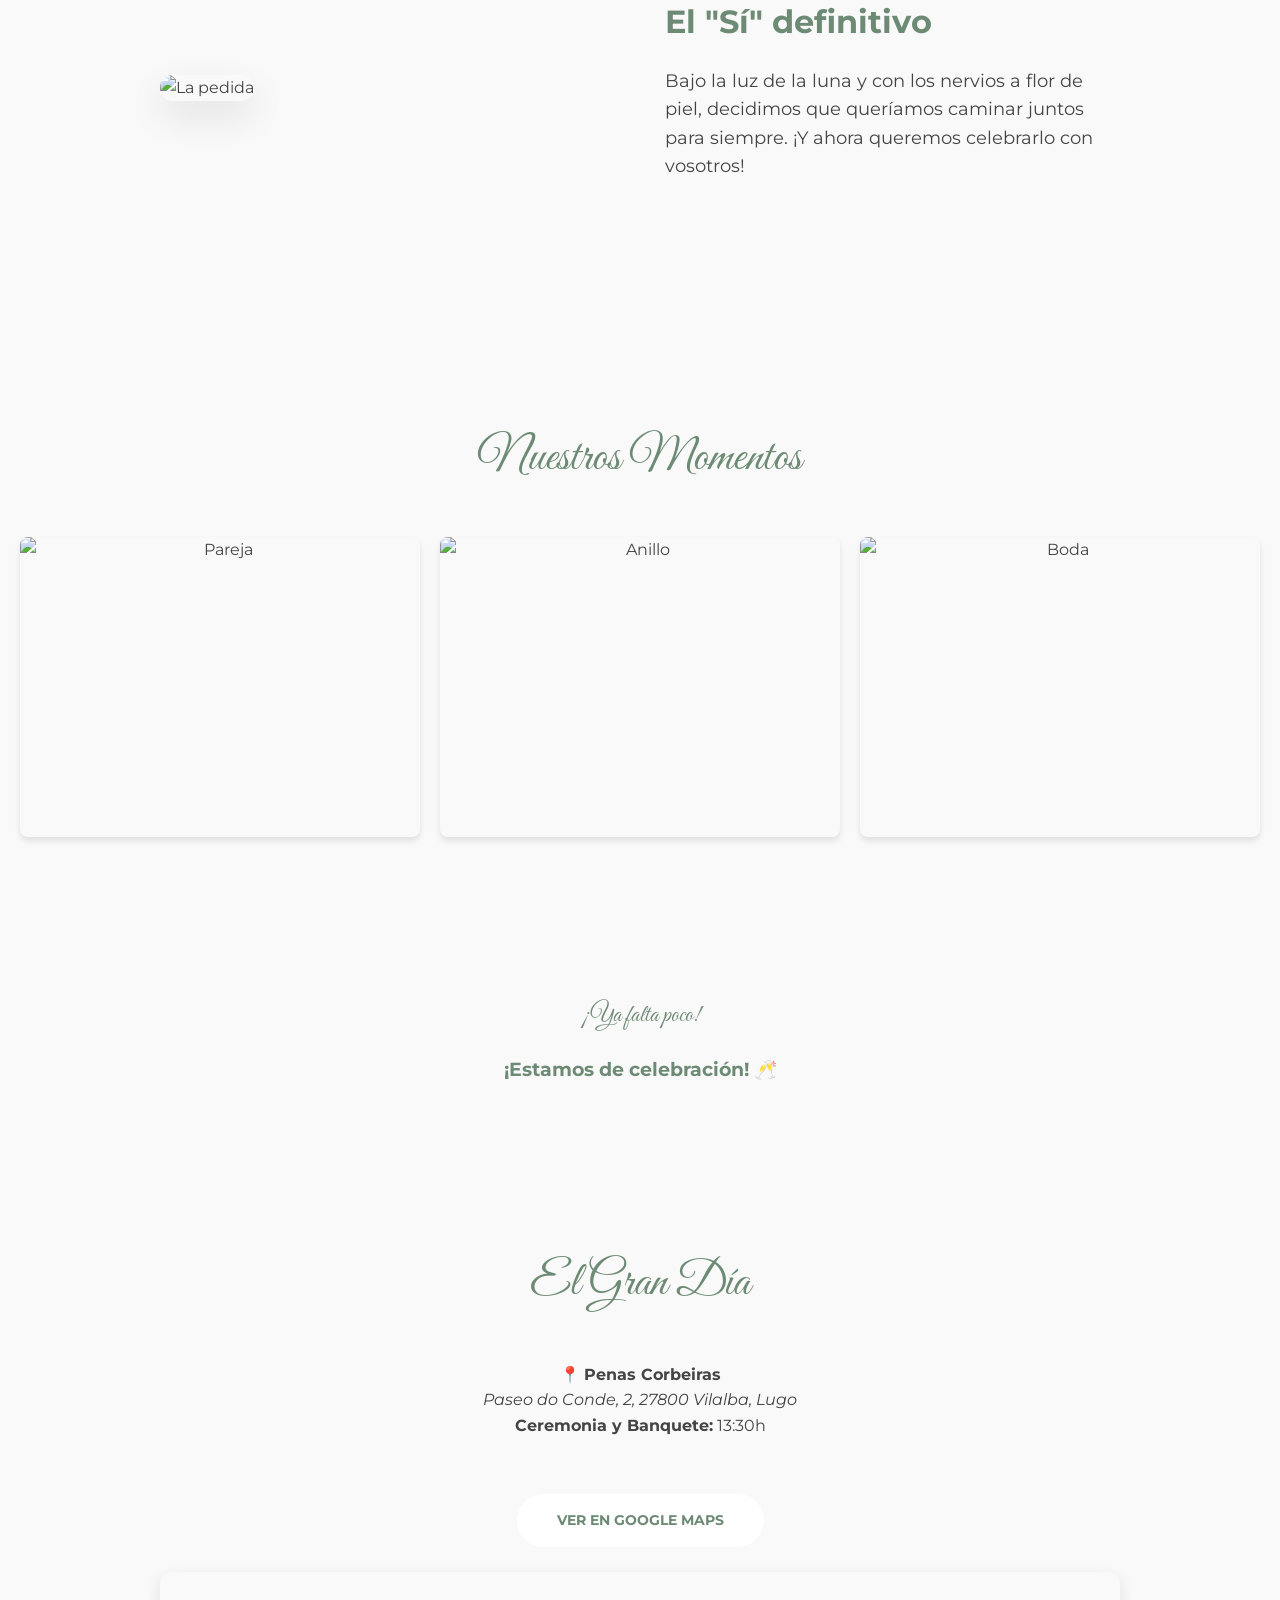
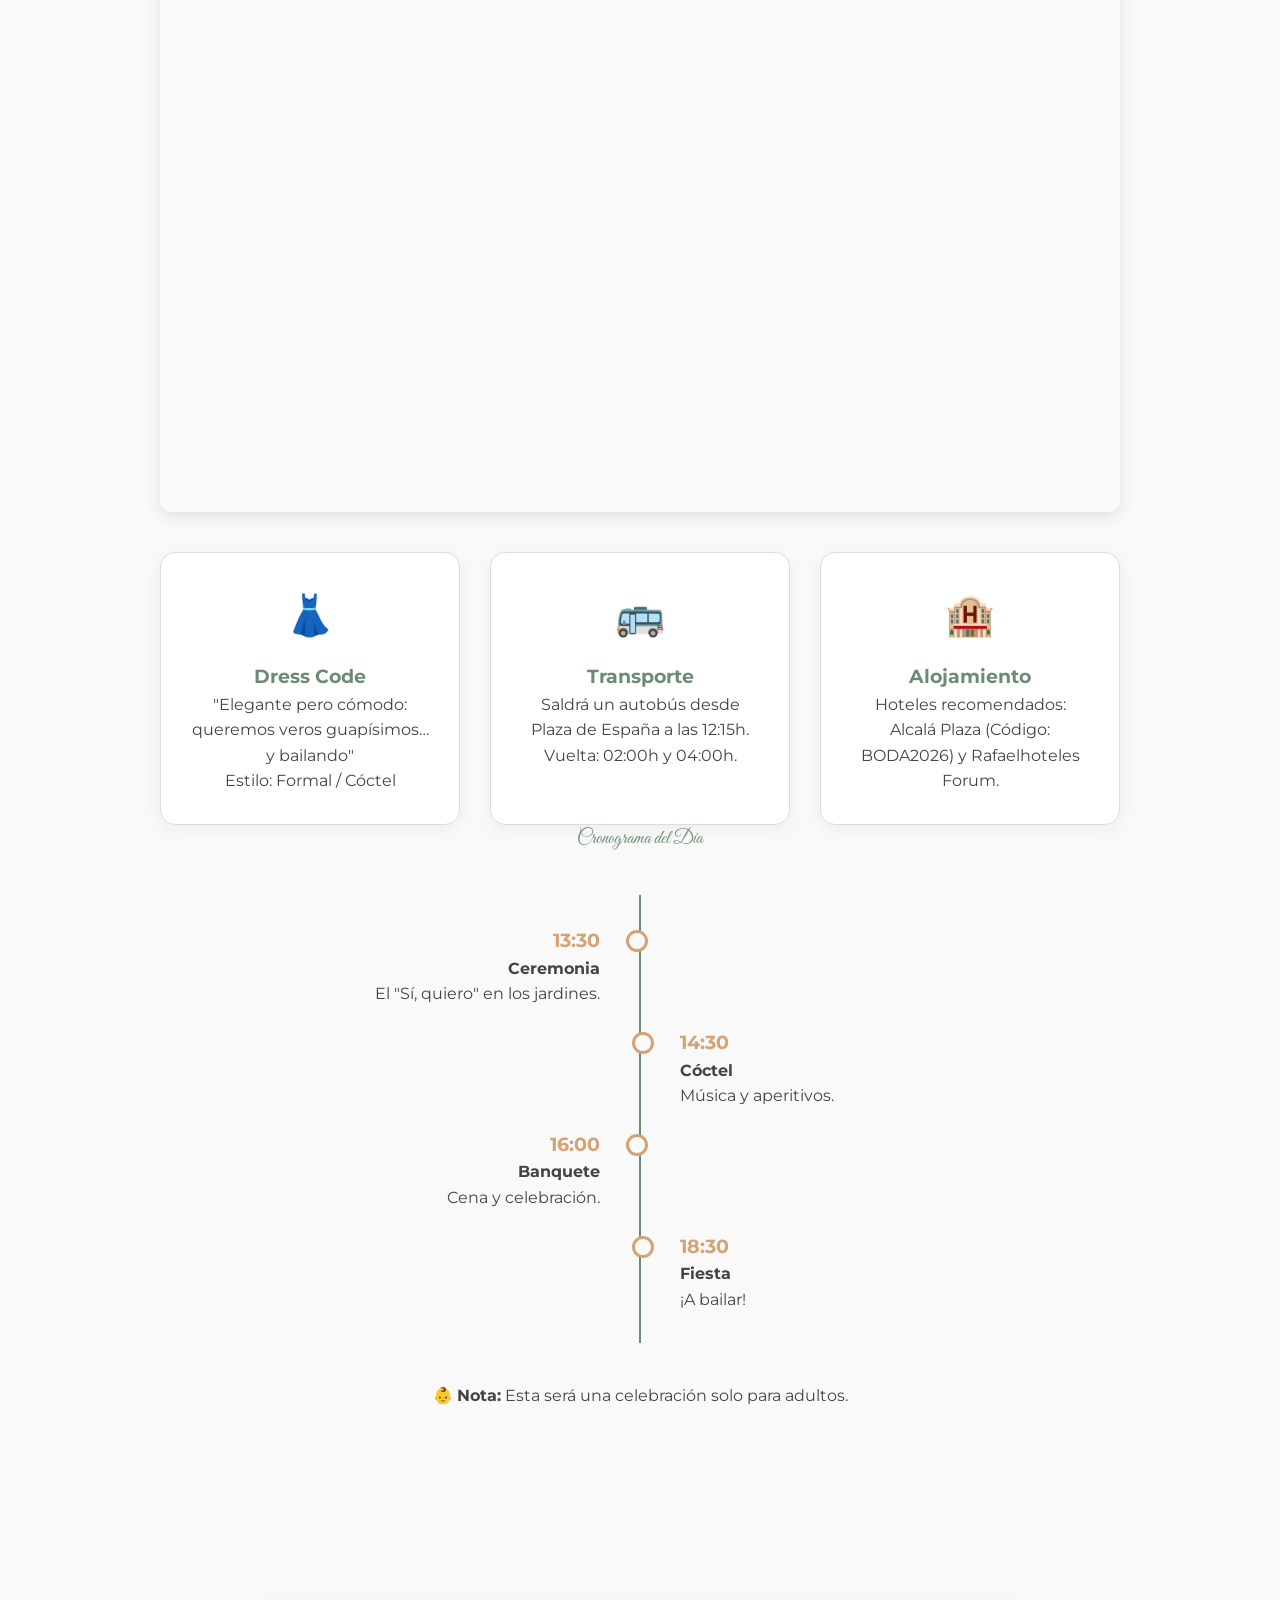
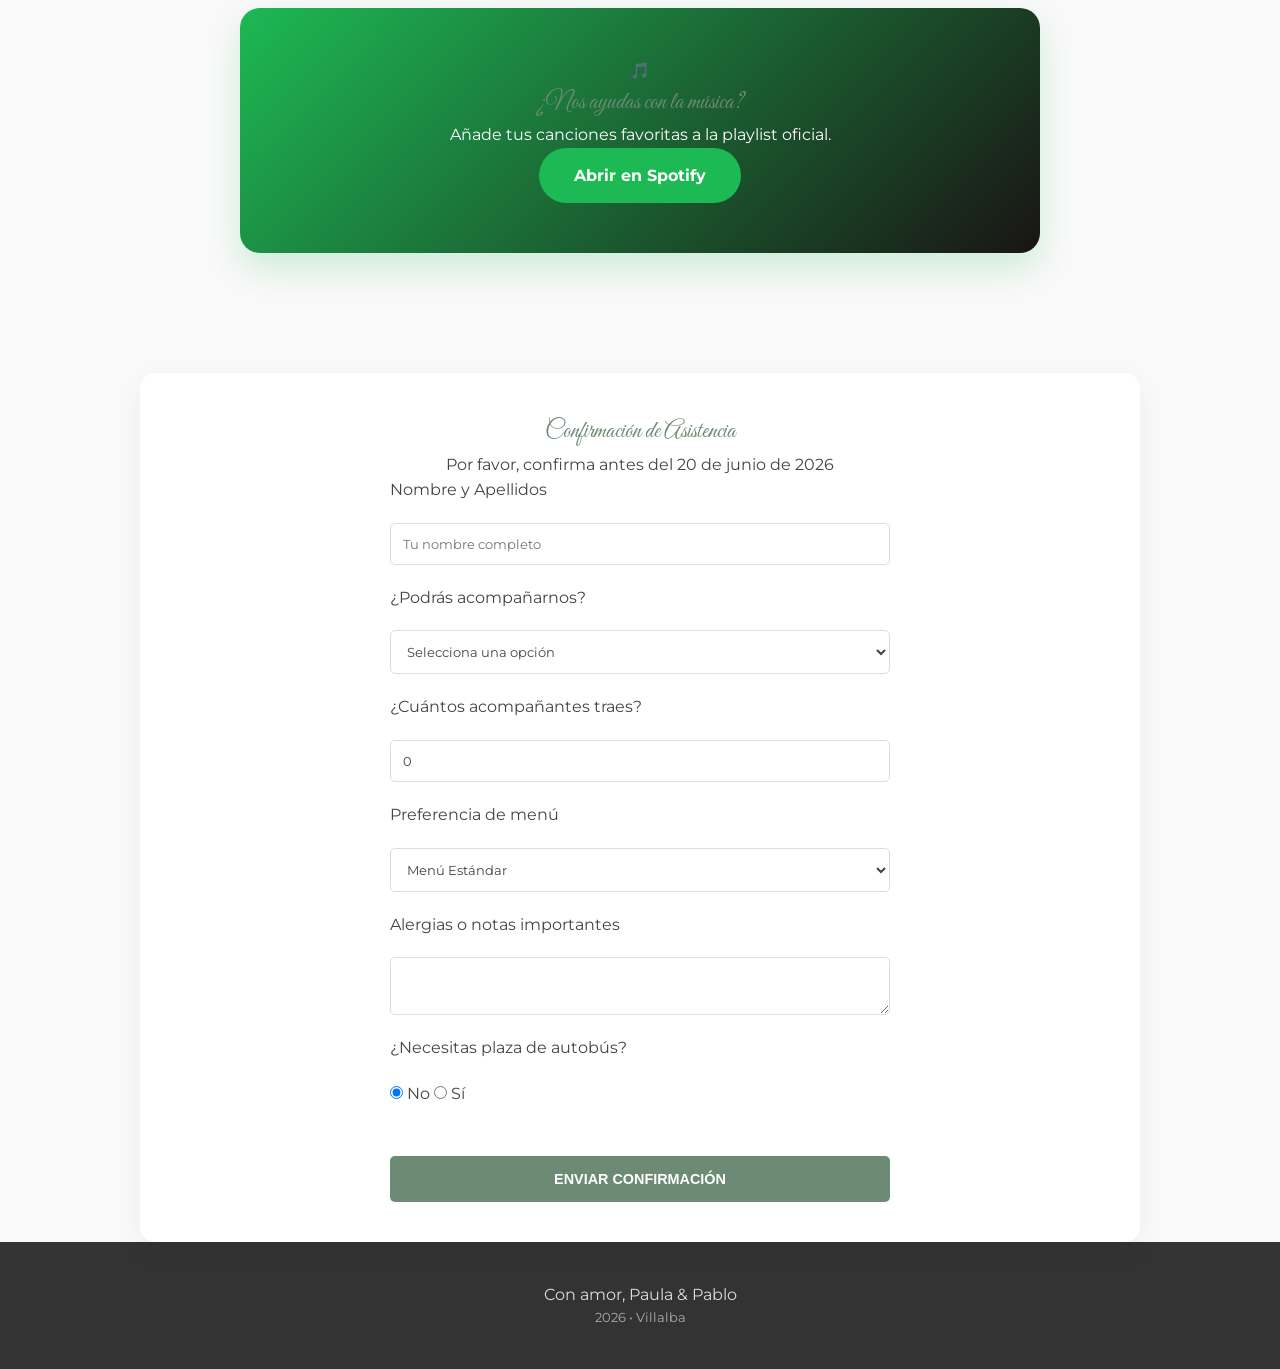
==== commit 1d284376: "Reordenar contenido y lógica" ====
--- a/pruebaBoda.html
+++ b/pruebaBoda.html
@@ -5,14 +5,11 @@
     <meta charset="UTF-8">
     <meta name="viewport" content="width=device-width, initial-scale=1.0">
     <title>Nuestra Boda | Paula & Pablo</title>
-    <link href="https://fonts.googleapis.com/css2?family=Great+Vibes&family=Montserrat:wght@300;400;600&display=swap"
-        rel="stylesheet">
-
+    <link href="https://fonts.googleapis.com/css2?family=Great+Vibes&family=Montserrat:wght@300;400;600&display=swap" rel="stylesheet">
     <link rel="stylesheet" href="css/styles.css">
     <link rel="icon" href="https://fav.farm/💍">
 
-    <!-- Previsualización al enviar link -->
-    <meta property="og:title" content="¡Nos Casamos! - Boda 2026">
+    <meta property="og:title" content="¡Nos Casamos! - Paula & Pablo 2026">
     <meta property="og:description" content="Acompáñanos en nuestro gran día. Toda la información aquí.">
     <meta property="og:image" content="URL_DE_TU_FOTO_PRINCIPAL">
     <meta property="og:url" content="URL_DE_TU_WEB">
@@ -20,15 +17,57 @@
 
 <body>
 
-    <header>
-        <button id="theme-toggle" style="position: fixed; top: 20px; right: 20px; z-index: 1000;">
-            🌙 Modo Oscuro
-        </button>
+    <button id="theme-toggle" title="Cambiar modo de luz">🌙 Modo Oscuro</button>
+
+    <header id="inicio">
         <p>¡Nos casamos!</p>
         <h1 class="script-font">Paula & Pablo</h1>
-        <p>18 de Julio de 2026 • Villalba, Lugo</p>
+        <p>18 de Julio de 2026 • Vilalba, Lugo</p>
         <a href="#rsvp" class="cta-button">Confirmar Asistencia</a>
     </header>
+
+    <section id="historia" class="section-container">
+        <h2 class="script-font section-title">Nuestra Historia</h2>
+        
+        <div class="story-item">
+            <div class="story-img">
+                <img src="https://images.unsplash.com/photo-1516589174184-c6848b11674c?auto=format&fit=crop&w=600&q=80" alt="Cómo nos conocimos">
+            </div>
+            <div class="story-text">
+                <h3>¿Cómo empezó todo?</h3>
+                <p>Todo comenzó un martes cualquiera en aquella cafetería que ya no existe. Un café derramado, una risa nerviosa y el resto... bueno, el resto es historia.</p>
+            </div>
+        </div>
+
+        <div class="story-item reverse">
+            <div class="story-img">
+                <img src="https://images.unsplash.com/photo-1522673607200-1648832cee98?auto=format&fit=crop&w=600&q=80" alt="Nuestros viajes">
+            </div>
+            <div class="story-text">
+                <h3>Mil aventuras después</h3>
+                <p>Desde mochileros por el sudeste asiático hasta tardes de sofá y manta. Hemos aprendido que no importa el lugar, sino con quién vas.</p>
+            </div>
+        </div>
+
+        <div class="story-item">
+            <div class="story-img">
+                <img src="https://images.unsplash.com/photo-1515934751635-c81c6bc9a2d8?auto=format&fit=crop&w=600&q=80" alt="La pedida">
+            </div>
+            <div class="story-text">
+                <h3>El "Sí" definitivo</h3>
+                <p>Bajo la luz de la luna y con los nervios a flor de piel, decidimos que queríamos caminar juntos para siempre. ¡Y ahora queremos celebrarlo con vosotros!</p>
+            </div>
+        </div>
+    </section>
+
+    <section id="photos">
+        <h2 class="section-title script-font">Nuestros Momentos</h2>
+        <div class="gallery-grid">
+            <img src="https://images.unsplash.com/photo-1511285560982-1351cdeb9821?auto=format&fit=crop&w=800&q=80" alt="Pareja">
+            <img src="https://images.unsplash.com/photo-1606216794074-735e91aa2c92?auto=format&fit=crop&w=800&q=80" alt="Anillo">
+            <img src="https://images.unsplash.com/photo-1515934751635-c81c6bc9a2d8?auto=format&fit=crop&w=800&q=80" alt="Boda">
+        </div>
+    </section>
 
     <section id="countdown-section" class="section-container">
         <h2 class="script-font">¡Ya falta poco!</h2>
@@ -52,133 +91,24 @@
         </div>
     </section>
 
-    <section id="photos">
-        <h2 class="section-title script-font">Nuestros Momentos</h2>
-        <div class="gallery-grid">
-            <img src="https://images.unsplash.com/photo-1511285560982-1351cdeb9821?auto=format&fit=crop&w=800&q=80"
-                alt="Pareja">
-            <img src="https://images.unsplash.com/photo-1606216794074-735e91aa2c92?auto=format&fit=crop&w=800&q=80"
-                alt="Anillo">
-            <img src="https://images.unsplash.com/photo-1515934751635-c81c6bc9a2d8?auto=format&fit=crop&w=800&q=80"
-                alt="Boda">
-        </div>
-    </section>
-
-    <section>
-        <h2 class="section-title script-font">El Gran Día</h2>
-        <p>Estamos muy felices de compartir este día con vosotros.</p>
-        <br>
-        <p><strong>Lugar:</strong> Penas Corbeiras</p>
-        <p><strong>Hora:</strong> 13:30 hrs</p>
-    </section>
-
-    <section id="historia" class="section-container">
-        <h2 class="script-font section-title">Nuestra Historia</h2>
-
-        <div class="story-item">
-            <div class="story-img">
-                <img src="https://images.unsplash.com/photo-1516589174184-c6848b11674c?auto=format&fit=crop&w=600&q=80"
-                    alt="Cómo nos conocimos">
-            </div>
-            <div class="story-text">
-                <h3>¿Cómo empezó todo?</h3>
-                <p>Todo comenzó un martes cualquiera en aquella cafetería que ya no existe. Un café derramado, una risa
-                    nerviosa y el resto... bueno, el resto es historia.</p>
-            </div>
-        </div>
-
-        <div class="story-item reverse">
-            <div class="story-img">
-                <img src="https://images.unsplash.com/photo-1522673607200-1648832cee98?auto=format&fit=crop&w=600&q=80"
-                    alt="Nuestros viajes">
-            </div>
-            <div class="story-text">
-                <h3>Mil aventuras después</h3>
-                <p>Desde mochileros por el sudeste asiático hasta tardes de sofá y manta. Hemos aprendido que no importa
-                    el lugar, sino con quién vas.</p>
-            </div>
-        </div>
-
-        <div class="story-item">
-            <div class="story-img">
-                <img src="https://images.unsplash.com/photo-1515934751635-c81c6bc9a2d8?auto=format&fit=crop&w=600&q=80"
-                    alt="La pedida">
-            </div>
-            <div class="story-text">
-                <h3>El "Sí" definitivo</h3>
-                <p>Bajo la luz de la luna y con los nervios a flor de piel, decidimos que queríamos caminar juntos para
-                    siempre. ¡Y ahora queremos celebrarlo con vosotros!</p>
-            </div>
-        </div>
-    </section>
-
-    <section id="musica" class="section-container">
-        <div class="spotify-card">
-            <div class="spotify-icon">🎵</div>
-            <h2 class="script-font">¿Nos ayudas con la música?</h2>
-            <p>Queremos que la pista de baile no pare. Añade tus canciones favoritas a la playlist oficial de la boda.
-            </p>
-
-            <a href="https://open.spotify.com/playlist/TU_ID_AQUI" target="_blank" class="spotify-button">
-                <svg viewBox="0 0 24 24" width="24" height="24" fill="currentColor">
-                    <path
-                        d="M12 0C5.373 0 0 5.373 0 12s5.373 12 12 12 12-5.373 12-12S18.627 0 12 0zm5.5 17.333c-.22.34-.663.447-1.003.227-2.73-1.667-6.17-2.047-10.21-1.127-.387.087-.773-.153-.86-.54-.087-.387.153-.773.54-.86 4.427-1.013 8.227-.573 11.307 1.307.34.22.447.663.226 1.003zm1.467-3.267c-.273.44-.853.58-1.293.307-3.12-1.92-7.887-2.48-11.58-1.353-.5.153-1.02-.133-1.173-.633-.153-.5.133-1.02.633-1.173 4.22-1.28 9.48-.653 13.107 1.58.44.273.58.853.306 1.293zm.107-3.413c-3.747-2.227-9.927-2.433-13.487-1.353-.573.173-1.18-.153-1.353-.727-.173-.573.153-1.18.727-1.353 4.107-1.247 10.933-1.007 15.26 1.56.513.307.68.973.373 1.486-.307.513-.973.68-1.486.373z" />
-                </svg>
-                Abrir Playlist en Spotify
-            </a>
-        </div>
-    </section>
-
-    <section id="rsvp">
-        <div class="rsvp-container">
-            <h2 class="script-font">Confirmación de Asistencia</h2>
-            <p>Por favor, confirma antes del 20 de junio de 2026</p>
-
-            <form action="https://formspree.io/f/xqeyapyj" method="POST">
-
-                <label for="name">Nombre y Apellidos</label>
-                <input type="text" name="Invitado" id="name" required pattern="^[a-zA-ZÀ-ÿ\s]{3,60}$"
-                    title="Por favor, introduce solo letras (mínimo 3)" placeholder="Tu nombre completo">
-
-                <label for="attendance">¿Podrás acompañarnos?</label>
-                <select name="Asistencia" id="attendance" required>
-                    <option value="" disabled selected>Selecciona una opción</option>
-                    <option value="Confirmado">¡Sí, allí estaré!</option>
-                    <option value="No_Asiste">Lamentablemente no puedo</option>
-                </select>
-
-                <label for="plus-one">¿Cuántos acompañantes traes? (Sin contarte a ti)</label>
-                <input type="number" name="Acompañantes" id="plus-one" min="0" max="15" value="0" step="1"
-                    onkeydown="return false" style="caret-color: transparent;">
-                <small style="display:block; margin-bottom:15px; color:#777;">Usa las flechas para indicar el
-                    número.</small>
-
-                <label for="diet">Preferencia de menú</label>
-                <select name="Tipo_Menu" id="diet" required>
-                    <option value="Estandar">Menú Estándar</option>
-                    <option value="Vegetariano">Menú Vegetariano</option>
-                    <option value="Vegano">Menú Vegano</option>
-                    <option value="Infantil">Menú Infantil</option>
-                </select>
-
-                <label for="alergias">Alergias o notas importantes</label>
-                <textarea name="Alergias_Detalle" id="alergias" rows="2" maxlength="200"
-                    placeholder="Indica aquí si hay algo que debamos saber..."></textarea>
-
-                <label>¿Necesitas plaza de autobús?</label>
-                <div class="radio-group">
-                    <label><input type="radio" name="Bus" value="No" checked> No, gracias</label><br>
-                    <label><input type="radio" name="Bus" value="Si"> Sí, la necesito</label>
-                </div>
-
-                <button type="submit" class="cta-button">Enviar Confirmación</button>
-
-            </form>
-        </div>
-    </section>
-
-    <section id="info-util" class="section-container">
-        <h2 class="script-font section-title">Información Útil</h2>
+    <section id="logistica" class="section-container">
+        <h2 class="script-font section-title">El Gran Día</h2>
+        
+        <div id="donde">
+            <div class="info-logistica">
+                <p>📍 <strong>Penas Corbeiras</strong></p>
+                <address>Paseo do Conde, 2, 27800 Vilalba, Lugo</address>
+                <p><strong>Ceremonia y Banquete:</strong> 13:30h</p>
+            </div>
+
+            <div style="margin: 25px 0;">
+                <a href="https://maps.app.goo.gl/NVurG2VGAjMiSwHY8" target="_blank" class="cta-button">Ver en Google Maps</a>
+            </div>
+
+            <div class="map-responsive">
+                <iframe src="https://www.google.com/maps/embed?pb=!1m17!1m12!1m3!1d373.65437384258655!2d-7.6841464997568965!3d43.29046403201713!2m3!1f0!2f0!3f0!3m2!1i1024!2i768!4f13.1!3m2!1m1!2zNDPCsDE3JzI2LjIiTiA3wrA0MScwMy4wIlc!5e0!3m2!1ses!2ses!4v1772919118847!5m2!1ses!2ses" width="600" height="450" style="border:0;" allowfullscreen="" loading="lazy"></iframe>
+            </div>
+        </div>
 
         <div class="info-grid">
             <article class="info-card">
@@ -191,100 +121,95 @@
             <article class="info-card">
                 <div class="icon">🚌</div>
                 <h3>Transporte</h3>
-                <p>Saldrá un autobús para los que no quieran conducir:</p>
-                <ul>
-                    <li><strong>Ida:</strong> 12:15h - Plaza de España</li>
-                    <li><strong>Vuelta:</strong> 02:00h y 04:00h</li>
-                </ul>
+                <p>Saldrá un autobús desde Plaza de España a las 12:15h. Vuelta: 02:00h y 04:00h.</p>
             </article>
 
             <article class="info-card">
                 <div class="icon">🏨</div>
                 <h3>Alojamiento</h3>
-                <p>Si vienes de fuera, te recomendamos estos hoteles cercanos:</p>
-                <ul class="hotel-list">
-                    <li>Hotel Alcalá Plaza (Código: BODA2026)</li>
-                    <li>Rafaelhoteles Forum Alcalá</li>
-                </ul>
+                <p>Hoteles recomendados: Alcalá Plaza (Código: BODA2026) y Rafaelhoteles Forum.</p>
             </article>
         </div>
 
         <div class="timeline-container">
-            <h3 class="script-font" style="font-size: 2.5rem; margin-top: 60px;">Cronograma del Día</h3>
-
+            <h3 class="script-font">Cronograma del Día</h3>
             <div class="timeline">
                 <div class="timeline-event">
-                    <div class="timeline-time">13:00</div>
-                    <div class="timeline-content">
-                        <h4>Ceremonia</h4>
-                        <p>El momento del "Sí, quiero" en los jardines.</p>
-                    </div>
-                </div>
-
+                    <div class="timeline-time">13:30</div>
+                    <div class="timeline-content"><h4>Ceremonia</h4><p>El "Sí, quiero" en los jardines.</p></div>
+                </div>
                 <div class="timeline-event">
                     <div class="timeline-time">14:30</div>
-                    <div class="timeline-content">
-                        <h4>Cóctel</h4>
-                        <p>Brindis, música en directo y aperitivos.</p>
-                    </div>
-                </div>
-
+                    <div class="timeline-content"><h4>Cóctel</h4><p>Música y aperitivos.</p></div>
+                </div>
                 <div class="timeline-event">
                     <div class="timeline-time">16:00</div>
-                    <div class="timeline-content">
-                        <h4>Banquete</h4>
-                        <p>Cena y grandes momentos alrededor de la mesa.</p>
-                    </div>
-                </div>
-
+                    <div class="timeline-content"><h4>Banquete</h4><p>Cena y celebración.</p></div>
+                </div>
                 <div class="timeline-event">
                     <div class="timeline-time">18:30</div>
-                    <div class="timeline-content">
-                        <h4>Fiesta y Baile</h4>
-                        <p>¡A darlo todo en la pista hasta que el cuerpo aguante!</p>
-                    </div>
+                    <div class="timeline-content"><h4>Fiesta</h4><p>¡A bailar!</p></div>
                 </div>
             </div>
         </div>
 
         <div class="kids-notice">
-            <p>👶 <strong>Sobre los niños:</strong> Queremos que disfrutéis sin preocupaciones. Esta vez será una
-                celebración solo para adultos.</p>
-        </div>
-    </section>
-
-    <section id="donde" class="section-container">
-        <h2 class="script-font">Lugar y Hora</h2>
-        <div class="info-logistica">
-            <p><strong>Ceremonia y Banquete:</strong> 13:00h</p>
-            <p>📍 <strong>Penas Corbeiras</strong></p>
-            <address>
-                Paseo do Conde, 2<br>
-                27800, Vilalba, Lugo<br>
-            </address>
-        </div>
-
-        <div style="margin: 25px 0;">
-            <a href="https://maps.app.goo.gl/NVurG2VGAjMiSwHY8" target="_blank" class="cta-button">
-                Ver en Google Maps
-            </a>
-        </div>
-
-        <div class="map-responsive">
-            <iframe
-                src="https://www.google.com/maps/embed?pb=!1m17!1m12!1m3!1d373.65437384258655!2d-7.6841464997568965!3d43.29046403201713!2m3!1f0!2f0!3f0!3m2!1i1024!2i768!4f13.1!3m2!1m1!2zNDPCsDE3JzI2LjIiTiA3wrA0MScwMy4wIlc!5e0!3m2!1ses!2ses!4v1772919118847!5m2!1ses!2ses"
-                width="600" height="450" style="border:0;" allowfullscreen="" loading="lazy"
-                referrerpolicy="no-referrer-when-downgrade">
-            </iframe>
-        </div>
+            <p>👶 <strong>Nota:</strong> Esta será una celebración solo para adultos.</p>
+        </div>
+    </section>
+
+    <section id="musica" class="section-container">
+        <div class="spotify-card">
+            <div class="spotify-icon">🎵</div>
+            <h2 class="script-font">¿Nos ayudas con la música?</h2>
+            <p>Añade tus canciones favoritas a la playlist oficial.</p>
+            <a href="#" target="_blank" class="spotify-button">Abrir en Spotify</a>
+        </div>
+    </section>
+
+    <section id="rsvp" class="section-container rsvp-section">
+        <h2 class="script-font">Confirmación de Asistencia</h2>
+        <p>Por favor, confirma antes del 20 de junio de 2026</p>
+        
+        <form action="https://formspree.io/f/xqeyapyj" method="POST">
+            <label for="name">Nombre y Apellidos</label>
+            <input type="text" name="Invitado" id="name" required pattern="^[a-zA-ZÀ-ÿ\s]{3,60}$" placeholder="Tu nombre completo">
+
+            <label for="attendance">¿Podrás acompañarnos?</label>
+            <select name="Asistencia" id="attendance" required>
+                <option value="" disabled selected>Selecciona una opción</option>
+                <option value="Confirmado">¡Sí, allí estaré!</option>
+                <option value="No_Asiste">Lamentablemente no puedo</option>
+            </select>
+
+            <label for="plus-one">¿Cuántos acompañantes traes?</label>
+            <input type="number" name="Acompañantes" id="plus-one" min="0" max="15" value="0" step="1" onkeydown="return false">
+
+            <label for="diet">Preferencia de menú</label>
+            <select name="Tipo_Menu" id="diet" required>
+                <option value="Estandar">Menú Estándar</option>
+                <option value="Vegetariano">Menú Vegetariano</option>
+                <option value="Infantil">Menú Infantil</option>
+            </select>
+
+            <label for="alergias">Alergias o notas importantes</label>
+            <textarea name="Alergias_Detalle" id="alergias" rows="2" maxlength="200"></textarea>
+
+            <label>¿Necesitas plaza de autobús?</label>
+            <div class="radio-group">
+                <label><input type="radio" name="Bus" value="No" checked> No</label>
+                <label><input type="radio" name="Bus" value="Si"> Sí</label>
+            </div>
+
+            <button type="submit" class="cta-button">Enviar Confirmación</button>
+        </form>
     </section>
 
     <footer>
         <p>Con amor, Paula & Pablo</p>
-        <p style="font-size: 0.8rem; margin-top: 10px;">Esperamos verte allí</p>
+        <p style="font-size: 0.8rem; opacity: 0.7;">2026 • Villalba</p>
     </footer>
 
     <script src="js/main.js"></script>
 </body>
-
 </html>
--- a/css/styles.css
+++ b/css/styles.css
@@ -1,9 +1,9 @@
-/* --- VARIABLES Y CONFIGURACIÓN DE COLORES (MODO CLARO POR DEFECTO) --- */
+/* ==========================================================================
+   1. VARIABLES Y CONFIGURACIÓN DE COLORES
+   ========================================================================== */
 :root {
-    --primary-color: #6d8b74;
-    /* Verde Salvia elegante */
-    --accent-color: #d4a373;
-    /* Dorado suave */
+    --primary-color: #6d8b74; /* Verde Salvia */
+    --accent-color: #d4a373;  /* Dorado suave */
     --bg-color: #f9f9f9;
     --section-bg: #ffffff;
     --text-color: #444;
@@ -14,7 +14,6 @@
     --footer-text: #dddddd;
 }
 
-/* --- VARIABLES PARA MODO OSCURO (DATA-THEME DARK) --- */
 [data-theme="dark"] {
     --bg-color: #1a1a1a;
     --section-bg: #262626;
@@ -24,18 +23,14 @@
     --card-bg: #333333;
     --footer-bg: #000000;
     --footer-text: #bbbbbb;
-    /* Mantenemos el primary y accent pero quizás un poco más vibrantes */
     --primary-color: #8fb198;
 }
 
-/* --- ESTILOS GENERALES Y RESET --- */
+/* ==========================================================================
+   2. ESTILOS GENERALES Y RESET
+   ========================================================================== */
 html {
     scroll-behavior: smooth;
-}
-
-::selection {
-    background-color: var(--primary-color);
-    color: white;
 }
 
 * {
@@ -51,80 +46,33 @@
     line-height: 1.6;
     overflow-x: hidden;
     transition: background-color 0.3s, color 0.3s;
-    /* Transición suave para el modo oscuro */
-}
-
-h1,
-h2,
-h3 {
-    color: var(--primary-color);
-}
+}
+
+h1, h2, h3 { color: var(--primary-color); }
 
 .script-font {
     font-family: 'Great Vibes', cursive;
     font-weight: 400;
 }
 
-/* --- TRANSICIÓN DE ENTRADA SUAVE --- */
-.fade-in {
-    opacity: 0;
-    transform: translateY(20px);
-    transition: opacity 0.6s ease-out, transform 0.6s ease-out;
-}
-
-.fade-in.visible {
-    opacity: 1;
-    transform: translateY(0);
-}
-
-/* --- BOTÓN DE CAMBIO DE TEMA (DARK MODE TOGGLE) --- */
-#theme-toggle {
-    position: fixed;
-    top: 20px;
-    right: 20px;
-    z-index: 1000;
-    padding: 10px 15px;
+::selection {
     background-color: var(--primary-color);
     color: white;
-    border: none;
-    border-radius: 20px;
-    cursor: pointer;
-    font-size: 0.8rem;
-    font-weight: bold;
-    box-shadow: 0 4px 10px rgba(0, 0, 0, 0.2);
-    transition: transform 0.2s;
-}
-
-#theme-toggle:hover {
-    transform: scale(1.05);
-}
-
-/* --- HERO SECTION (Panel Principal) --- */
-header {
-    height: 100vh;
-    background: linear-gradient(rgba(0, 0, 0, 0.3), rgba(0, 0, 0, 0.3)), url('https://images.unsplash.com/photo-1519741497674-611481863552?ixlib=rb-1.2.1&auto=format&fit=crop&w=1920&q=80');
-    background-size: cover;
-    background-position: center;
-    display: flex;
-    flex-direction: column;
-    justify-content: center;
-    align-items: center;
+}
+
+/* ==========================================================================
+   3. COMPONENTES GLOBALES (Botones, Animaciones, Toggles)
+   ========================================================================== */
+.section-container {
+    padding: 80px 20px;
+    max-width: 1000px;
+    margin: 0 auto;
     text-align: center;
-    color: white;
-    padding: 20px;
-}
-
-header h1 {
-    font-size: 5rem;
-    color: white;
-    text-shadow: 2px 2px 4px rgba(0, 0, 0, 0.5);
-    margin-bottom: 10px;
-}
-
-header p {
-    font-size: 1.5rem;
-    letter-spacing: 2px;
-    text-transform: uppercase;
+}
+
+.section-title {
+    font-size: 3rem;
+    margin-bottom: 40px;
 }
 
 .cta-button {
@@ -148,26 +96,96 @@
     box-shadow: 0 5px 15px rgba(0, 0, 0, 0.2);
 }
 
-/* --- SECCIONES COMUNES --- */
-section {
-    padding: 80px 20px;
-    max-width: 1000px;
-    margin: 0 auto;
+#theme-toggle {
+    position: fixed;
+    top: 20px;
+    right: 20px;
+    z-index: 1000;
+    padding: 10px 15px;
+    background-color: var(--primary-color);
+    color: white;
+    border: none;
+    border-radius: 20px;
+    cursor: pointer;
+    font-size: 0.8rem;
+    font-weight: bold;
+    box-shadow: 0 4px 10px rgba(0, 0, 0, 0.2);
+    transition: transform 0.2s;
+}
+
+#theme-toggle:hover { transform: scale(1.05); }
+
+/* Animaciones */
+.fade-in {
+    opacity: 0;
+    transform: translateY(20px);
+    transition: opacity 0.6s ease-out, transform 0.6s ease-out;
+}
+.fade-in.visible {
+    opacity: 1;
+    transform: translateY(0);
+}
+
+/* ==========================================================================
+   4. SECCIONES (En orden lógico de navegación)
+   ========================================================================== */
+
+/* --- HEADER / HERO --- */
+header {
+    height: 100vh;
+    background: linear-gradient(rgba(0, 0, 0, 0.3), rgba(0, 0, 0, 0.3)), url('https://images.unsplash.com/photo-1519741497674-611481863552?ixlib=rb-1.2.1&auto=format&fit=crop&w=1920&q=80');
+    background-size: cover;
+    background-position: center;
+    display: flex;
+    flex-direction: column;
+    justify-content: center;
+    align-items: center;
     text-align: center;
-}
-
-.section-title {
-    font-size: 3rem;
-    margin-bottom: 40px;
-}
+    color: white;
+    padding: 20px;
+}
+header h1 {
+    font-size: 5rem;
+    color: white;
+    text-shadow: 2px 2px 4px rgba(0, 0, 0, 0.5);
+    margin-bottom: 10px;
+}
+header p {
+    font-size: 1.5rem;
+    letter-spacing: 2px;
+    text-transform: uppercase;
+}
+
+/* --- NUESTRA HISTORIA --- */
+.story-item {
+    display: flex;
+    align-items: center;
+    gap: 50px;
+    margin-bottom: 80px;
+    text-align: left;
+}
+.story-item.reverse { flex-direction: row-reverse; }
+.story-img { flex: 1; }
+.story-img img {
+    width: 100%;
+    height: 400px;
+    object-fit: cover;
+    border-radius: 20px;
+    box-shadow: 0 15px 35px rgba(0, 0, 0, 0.1);
+    transition: transform 0.4s ease;
+}
+.story-img img:hover { transform: scale(1.03) rotate(1deg); }
+.story-text { flex: 1; }
+.story-text h3 { font-size: 2rem; margin-bottom: 20px; }
+.story-text p { font-size: 1.1rem; color: var(--text-color); }
 
 /* --- GALERÍA --- */
+#photos { padding: 80px 20px; text-align: center; }
 .gallery-grid {
     display: grid;
     grid-template-columns: repeat(auto-fit, minmax(250px, 1fr));
     gap: 20px;
 }
-
 .gallery-grid img {
     width: 100%;
     height: 300px;
@@ -176,73 +194,39 @@
     box-shadow: 0 4px 6px rgba(0, 0, 0, 0.1);
     transition: transform 0.3s;
 }
-
-.gallery-grid img:hover {
-    transform: scale(1.02);
-}
-
-/* --- FORMULARIO RSVP --- */
-.rsvp-section {
-    background-color: var(--section-bg);
-    border-radius: 15px;
-    padding: 40px;
-    box-shadow: 0 10px 30px rgba(0, 0, 0, 0.05);
-    margin-bottom: 80px;
+.gallery-grid img:hover { transform: scale(1.02); }
+
+/* --- CUENTA ATRÁS --- */
+#countdown {
+    display: flex;
+    justify-content: center;
+    gap: 20px;
+    margin-top: 20px;
+}
+.countdown-item {
+    text-align: center;
+    background: var(--card-bg);
+    padding: 15px;
+    border-radius: 8px;
+    min-width: 80px;
+    box-shadow: 0 2px 5px rgba(0, 0, 0, 0.1);
     transition: background-color 0.3s;
 }
-
-form {
-    display: flex;
-    flex-direction: column;
-    gap: 20px;
-    max-width: 500px;
-    margin: 0 auto;
-    text-align: left;
-}
-
-label {
-    font-weight: 600;
+.countdown-item span {
+    display: block;
+    font-size: 2rem;
+    font-weight: bold;
+    color: var(--accent-color);
+}
+.countdown-item p {
+    margin: 0;
     font-size: 0.9rem;
+    text-transform: uppercase;
     color: var(--text-color);
-}
-
-input,
-select,
-textarea {
-    padding: 12px;
-    border: 1px solid var(--input-border);
-    border-radius: 5px;
-    background-color: var(--input-bg);
-    color: var(--text-color);
-    font-family: inherit;
-    font-size: 1rem;
-    transition: all 0.3s ease;
-}
-
-input:focus,
-select:focus,
-textarea:focus {
-    outline: none;
-    border-color: var(--primary-color);
-}
-
-button[type="submit"] {
-    background-color: var(--primary-color);
-    color: white;
-    padding: 15px;
-    border: none;
-    border-radius: 5px;
-    font-size: 1rem;
-    cursor: pointer;
-    transition: background 0.3s;
-    margin-top: 10px;
-}
-
-button[type="submit"]:hover {
-    background-color: #556e5b;
-}
-
-/* --- ESTILOS PARA EL MAPA RESPONSIVO --- */
+    opacity: 0.8;
+}
+
+/* --- LOGÍSTICA (Mapa e Info Útil) --- */
 .map-responsive {
     overflow: hidden;
     padding-bottom: 56.25%;
@@ -251,82 +235,21 @@
     border-radius: 12px;
     box-shadow: 0 5px 15px rgba(0, 0, 0, 0.1);
     margin: 20px auto;
-    max-width: 900px;
-}
-
+}
 .map-responsive iframe {
-    left: 0;
-    top: 0;
-    height: 100%;
-    width: 100%;
+    left: 0; top: 0; height: 100%; width: 100%;
     position: absolute;
     filter: grayscale(0.2);
-    /* Un toque elegante */
-}
-
-/* OPCIONAL: Suaviza el mapa en modo oscuro sin invertir colores */
-[data-theme="dark"] .map-responsive iframe {
-    opacity: 0.85;
-    transition: opacity 0.3s;
-}
-
-[data-theme="dark"] .map-responsive iframe:hover {
-    opacity: 1;
-    /* Se ilumina al pasar el ratón */
-}
-
-.info-logistica {
-    margin-bottom: 15px;
-    font-size: 1.1rem;
-    line-height: 1.8;
-}
-
-address {
-    font-style: normal;
-    color: var(--text-color);
-}
-
-/* --- ESTILOS PARA EL CONTADOR REGRESIVO --- */
-#countdown {
-    display: flex;
-    justify-content: center;
-    gap: 20px;
-    margin-top: 20px;
-}
-
-.countdown-item {
-    text-align: center;
-    background: var(--card-bg);
-    padding: 15px;
-    border-radius: 8px;
-    min-width: 80px;
-    box-shadow: 0 2px 5px rgba(0, 0, 0, 0.1);
-    transition: background-color 0.3s;
-}
-
-.countdown-item span {
-    display: block;
-    font-size: 2rem;
-    font-weight: bold;
-    color: var(--accent-color);
-}
-
-.countdown-item p {
-    margin: 0;
-    font-size: 0.9rem;
-    text-transform: uppercase;
-    color: var(--text-color);
-    opacity: 0.8;
-}
-
-/* --- ESTILOS INFO ÚTIL --- */
+}
+[data-theme="dark"] .map-responsive iframe { opacity: 0.85; transition: opacity 0.3s; }
+[data-theme="dark"] .map-responsive iframe:hover { opacity: 1; }
+
 .info-grid {
     display: grid;
     grid-template-columns: repeat(auto-fit, minmax(280px, 1fr));
     gap: 30px;
     margin-top: 40px;
 }
-
 .info-card {
     background-color: var(--section-bg);
     padding: 30px;
@@ -335,200 +258,28 @@
     transition: transform 0.3s ease, background-color 0.3s;
     border: 1px solid var(--input-border);
 }
-
-.info-card:hover {
-    transform: translateY(-5px);
-}
-
-.info-card .icon {
-    font-size: 2.5rem;
-    margin-bottom: 15px;
-}
-
-.info-card h3 {
-    margin-bottom: 15px;
-    font-size: 1.4rem;
-}
-
-.info-card ul {
-    list-style: none;
-    padding: 0;
-    margin-top: 10px;
-    font-size: 0.95rem;
-}
-
-.info-card li {
-    margin-bottom: 8px;
-}
-
-.kids-notice {
-    margin-top: 50px;
-    padding: 20px;
-    border-left: 4px solid var(--accent-color);
-    background-color: var(--card-bg);
-    display: inline-block;
-    border-radius: 0 10px 10px 0;
-}
-
-[data-theme="dark"] .info-card {
-    box-shadow: 0 5px 20px rgba(0, 0, 0, 0.3);
-}
-
-
-/* --- ESTILOS DEL TIMELINE --- */
-.timeline-container {
-    padding-top: 40px;
-}
-
-.timeline {
-    position: relative;
-    max-width: 800px;
-    margin: 40px auto;
-    padding: 20px 0;
-}
-
-/* La línea vertical central */
+.info-card:hover { transform: translateY(-5px); }
+.info-card .icon { font-size: 2.5rem; margin-bottom: 15px; }
+
+/* Timeline */
+.timeline { position: relative; max-width: 800px; margin: 40px auto; padding: 20px 0; }
 .timeline::after {
-    content: '';
-    position: absolute;
-    width: 2px;
+    content: ''; position: absolute; width: 2px;
     background-color: var(--primary-color);
-    top: 0;
-    bottom: 0;
-    left: 50%;
-    margin-left: -1px;
-}
-
-.timeline-event {
-    padding: 10px 40px;
-    position: relative;
-    background-color: inherit;
-    width: 50%;
-    text-align: right;
-}
-
-/* Círculos en la línea */
+    top: 0; bottom: 0; left: 50%; margin-left: -1px;
+}
+.timeline-event { padding: 10px 40px; position: relative; width: 50%; text-align: right; }
 .timeline-event::after {
-    content: '';
-    position: absolute;
-    width: 16px;
-    height: 16px;
-    right: -8px;
-    background-color: var(--bg-color);
+    content: ''; position: absolute; width: 16px; height: 16px;
+    right: -8px; background-color: var(--bg-color);
     border: 3px solid var(--accent-color);
-    top: 15px;
-    border-radius: 50%;
-    z-index: 1;
-}
-
-/* Eventos a la izquierda y derecha */
-.timeline-event:nth-child(even) {
-    left: 50%;
-    text-align: left;
-}
-
-.timeline-event:nth-child(even)::after {
-    left: -8px;
-}
-
-.timeline-time {
-    font-weight: bold;
-    color: var(--accent-color);
-    font-size: 1.2rem;
-    margin-bottom: 5px;
-}
-
-.timeline-content h4 {
-    margin-bottom: 5px;
-}
-
-.timeline-content p {
-    font-size: 0.9rem;
-    color: var(--text-color);
-}
-
-/* --- AJUSTES PARA MÓVIL --- */
-@media screen and (max-width: 600px) {
-    .timeline::after {
-        left: 31px;
-    }
-
-    .timeline-event {
-        width: 100%;
-        padding-left: 70px;
-        padding-right: 25px;
-        text-align: left;
-    }
-
-    .timeline-event::after {
-        left: 22px;
-    }
-
-    .timeline-event:nth-child(even) {
-        left: 0%;
-    }
-}
-
-/* --- ESTILOS NUESTRA HISTORIA --- */
-.story-item {
-    display: flex;
-    align-items: center;
-    gap: 50px;
-    margin-bottom: 80px;
-    text-align: left;
-}
-
-.story-item.reverse {
-    flex-direction: row-reverse;
-}
-
-.story-img {
-    flex: 1;
-}
-
-.story-img img {
-    width: 100%;
-    height: 400px;
-    object-fit: cover;
-    border-radius: 20px;
-    box-shadow: 0 15px 35px rgba(0, 0, 0, 0.1);
-    transition: transform 0.4s ease;
-}
-
-.story-img img:hover {
-    transform: scale(1.03) rotate(1deg);
-}
-
-.story-text {
-    flex: 1;
-}
-
-.story-text h3 {
-    font-size: 2rem;
-    margin-bottom: 20px;
-}
-
-.story-text p {
-    font-size: 1.1rem;
-    color: var(--text-color);
-}
-
-/* --- AJUSTES PARA MÓVIL --- */
-@media (max-width: 768px) {
-
-    .story-item,
-    .story-item.reverse {
-        flex-direction: column;
-        gap: 30px;
-        text-align: center;
-    }
-
-    .story-img img {
-        height: 300px;
-    }
-}
-
-/* --- ESTILOS SPOTIFY --- */
+    top: 15px; border-radius: 50%; z-index: 1;
+}
+.timeline-event:nth-child(even) { left: 50%; text-align: left; }
+.timeline-event:nth-child(even)::after { left: -8px; }
+.timeline-time { font-weight: bold; color: var(--accent-color); font-size: 1.2rem; }
+
+/* --- SPOTIFY --- */
 .spotify-card {
     background: linear-gradient(135deg, #1db954 0%, #191414 100%);
     color: white;
@@ -536,31 +287,8 @@
     border-radius: 20px;
     box-shadow: 0 15px 35px rgba(29, 185, 84, 0.2);
     max-width: 800px;
-    margin: 0 auto;
-    transition: transform 0.3s ease;
-}
-
-.spotify-card:hover {
-    transform: scale(1.01);
-}
-
-.spotify-card h2 {
-    color: white;
-    font-size: 3rem;
-    margin-bottom: 15px;
-}
-
-.spotify-card p {
-    font-size: 1.1rem;
-    margin-bottom: 30px;
-    opacity: 0.9;
-}
-
-.spotify-icon {
-    font-size: 3rem;
-    margin-bottom: 10px;
-}
-
+    margin: 40px auto;
+}
 .spotify-button {
     display: inline-flex;
     align-items: center;
@@ -571,53 +299,44 @@
     padding: 15px 35px;
     border-radius: 50px;
     font-weight: bold;
-    text-transform: uppercase;
-    font-size: 0.9rem;
     transition: all 0.3s ease;
-    border: 2px solid transparent;
-}
-
-.spotify-button:hover {
-    background-color: white;
-    color: #191414;
-    box-shadow: 0 5px 15px rgba(255, 255, 255, 0.3);
-}
-
-.spotify-button svg {
-    transition: fill 0.3s ease;
-}
-
-/* Ajuste para que el modo oscuro no oculte la tarjeta de Spotify */
-[data-theme="dark"] .spotify-card {
-    box-shadow: 0 15px 35px rgba(0, 0, 0, 0.5);
-}
-
-/* --- PIE DE PÁGINA (FOOTER) --- */
+}
+.spotify-button:hover { background-color: white; color: #191414; }
+
+/* --- RSVP --- */
+.rsvp-section {
+    background-color: var(--section-bg);
+    border-radius: 15px;
+    padding: 40px;
+    box-shadow: 0 10px 30px rgba(0, 0, 0, 0.05);
+}
+form { display: flex; flex-direction: column; gap: 20px; max-width: 500px; margin: 0 auto; text-align: left; }
+input, select, textarea {
+    padding: 12px; border: 1px solid var(--input-border);
+    border-radius: 5px; background-color: var(--input-bg);
+    color: var(--text-color); font-family: inherit;
+}
+button[type="submit"] {
+    background-color: var(--primary-color); color: white;
+    padding: 15px; border: none; border-radius: 5px; cursor: pointer;
+}
+
+/* ==========================================================================
+   5. FOOTER Y RESPONSIVE FINAL
+   ========================================================================== */
 footer {
     background-color: var(--footer-bg);
     color: var(--footer-text);
     padding: 40px 20px;
     text-align: center;
-    font-size: 0.9rem;
-    transition: background-color 0.3s;
-}
-
-/* --- RESPONSIVE --- */
+}
+
 @media (max-width: 768px) {
-    header h1 {
-        font-size: 3.5rem;
-    }
-
-    section {
-        padding: 50px 20px;
-    }
-
-    #countdown {
-        gap: 10px;
-    }
-
-    .countdown-item {
-        min-width: 65px;
-        padding: 10px;
-    }
+    header h1 { font-size: 3.5rem; }
+    .section-container { padding: 50px 20px; }
+    .story-item, .story-item.reverse { flex-direction: column; text-align: center; }
+    .timeline::after { left: 31px; }
+    .timeline-event { width: 100%; padding-left: 70px; text-align: left; }
+    .timeline-event::after { left: 22px; }
+    .timeline-event:nth-child(even) { left: 0%; }
 }
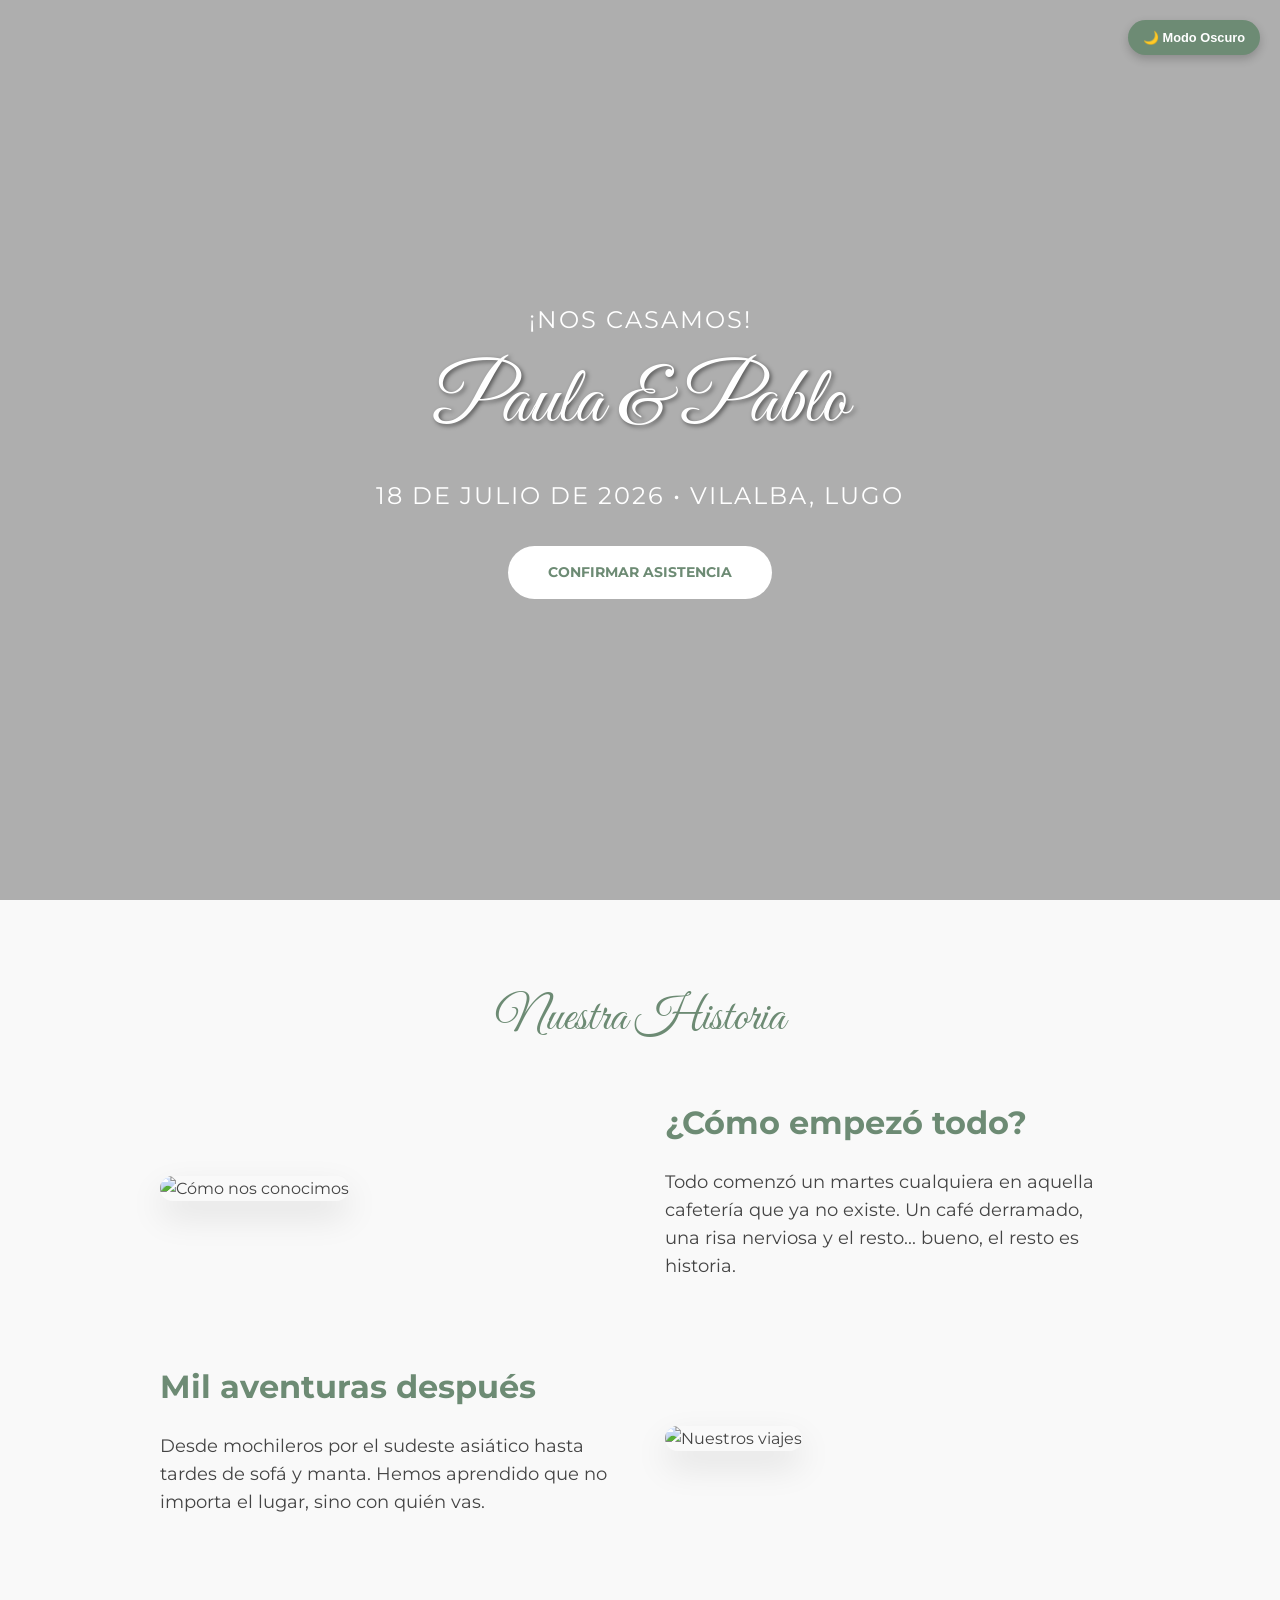
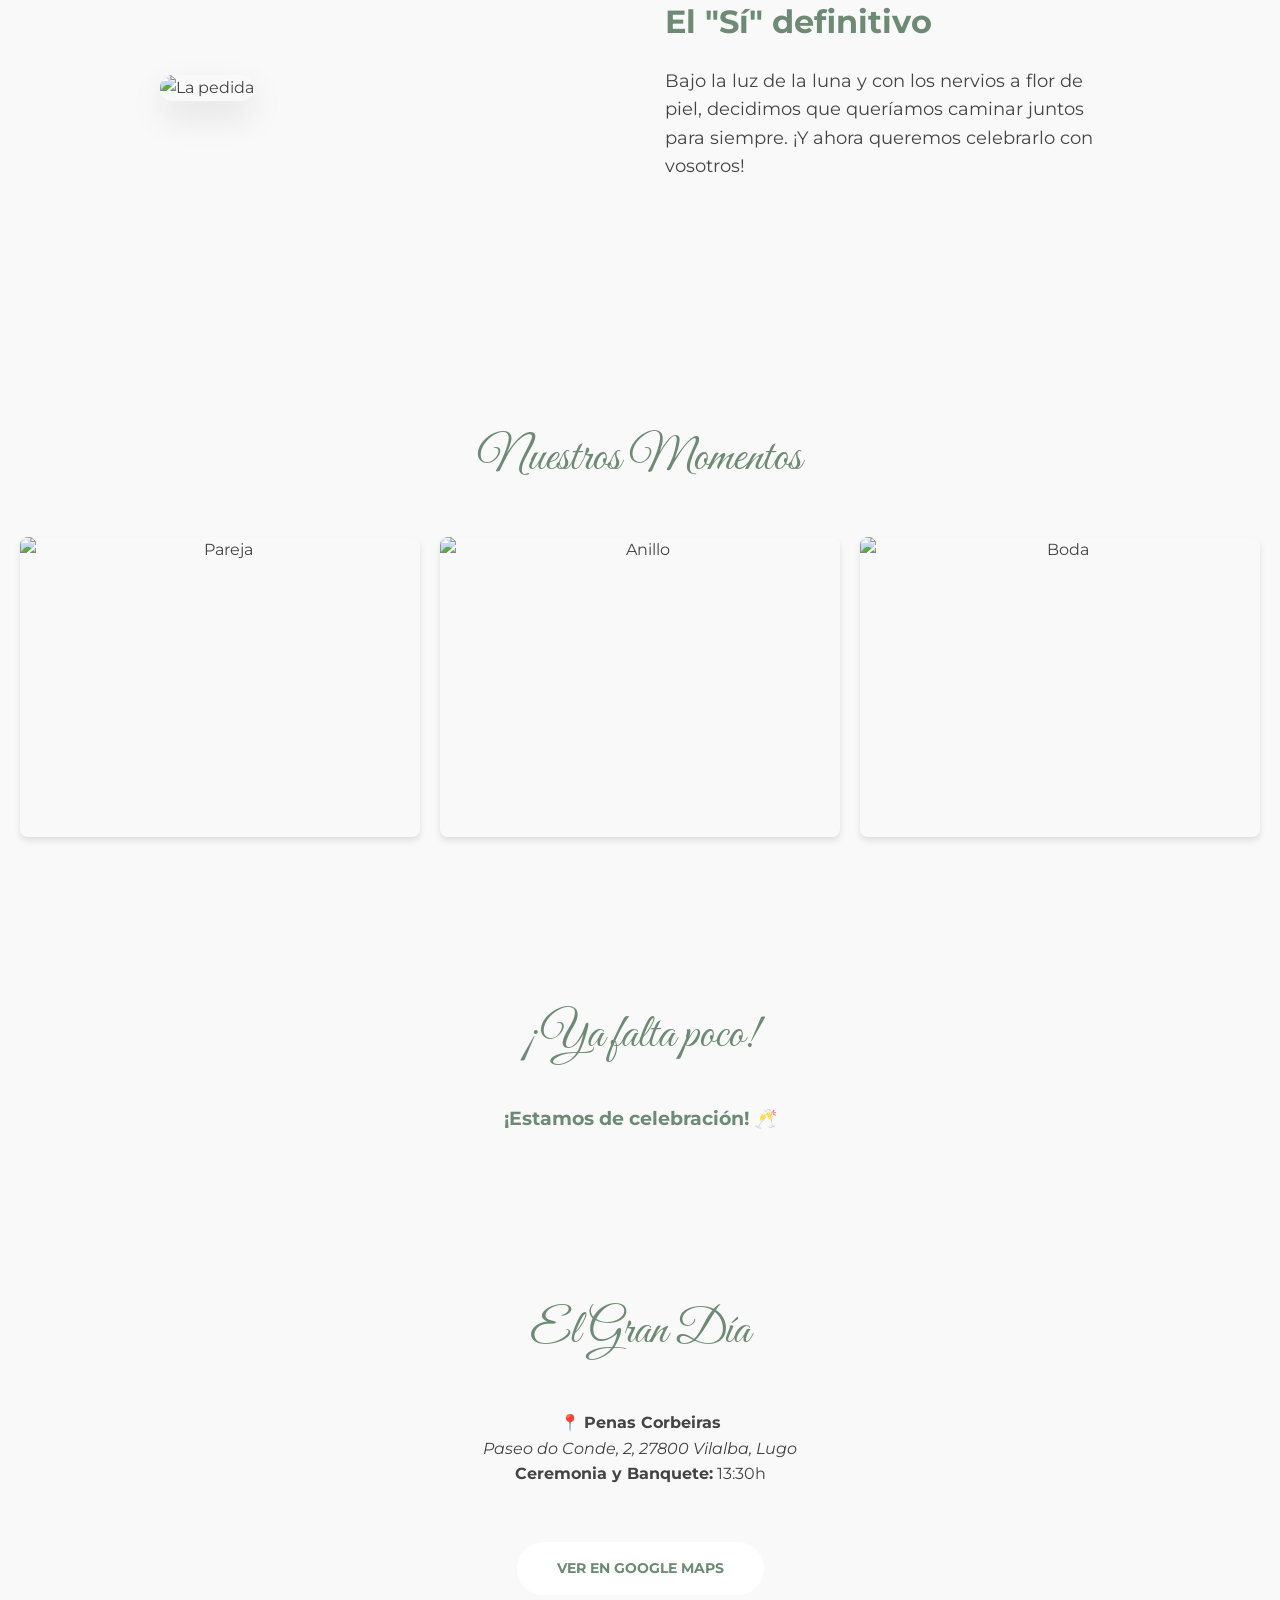
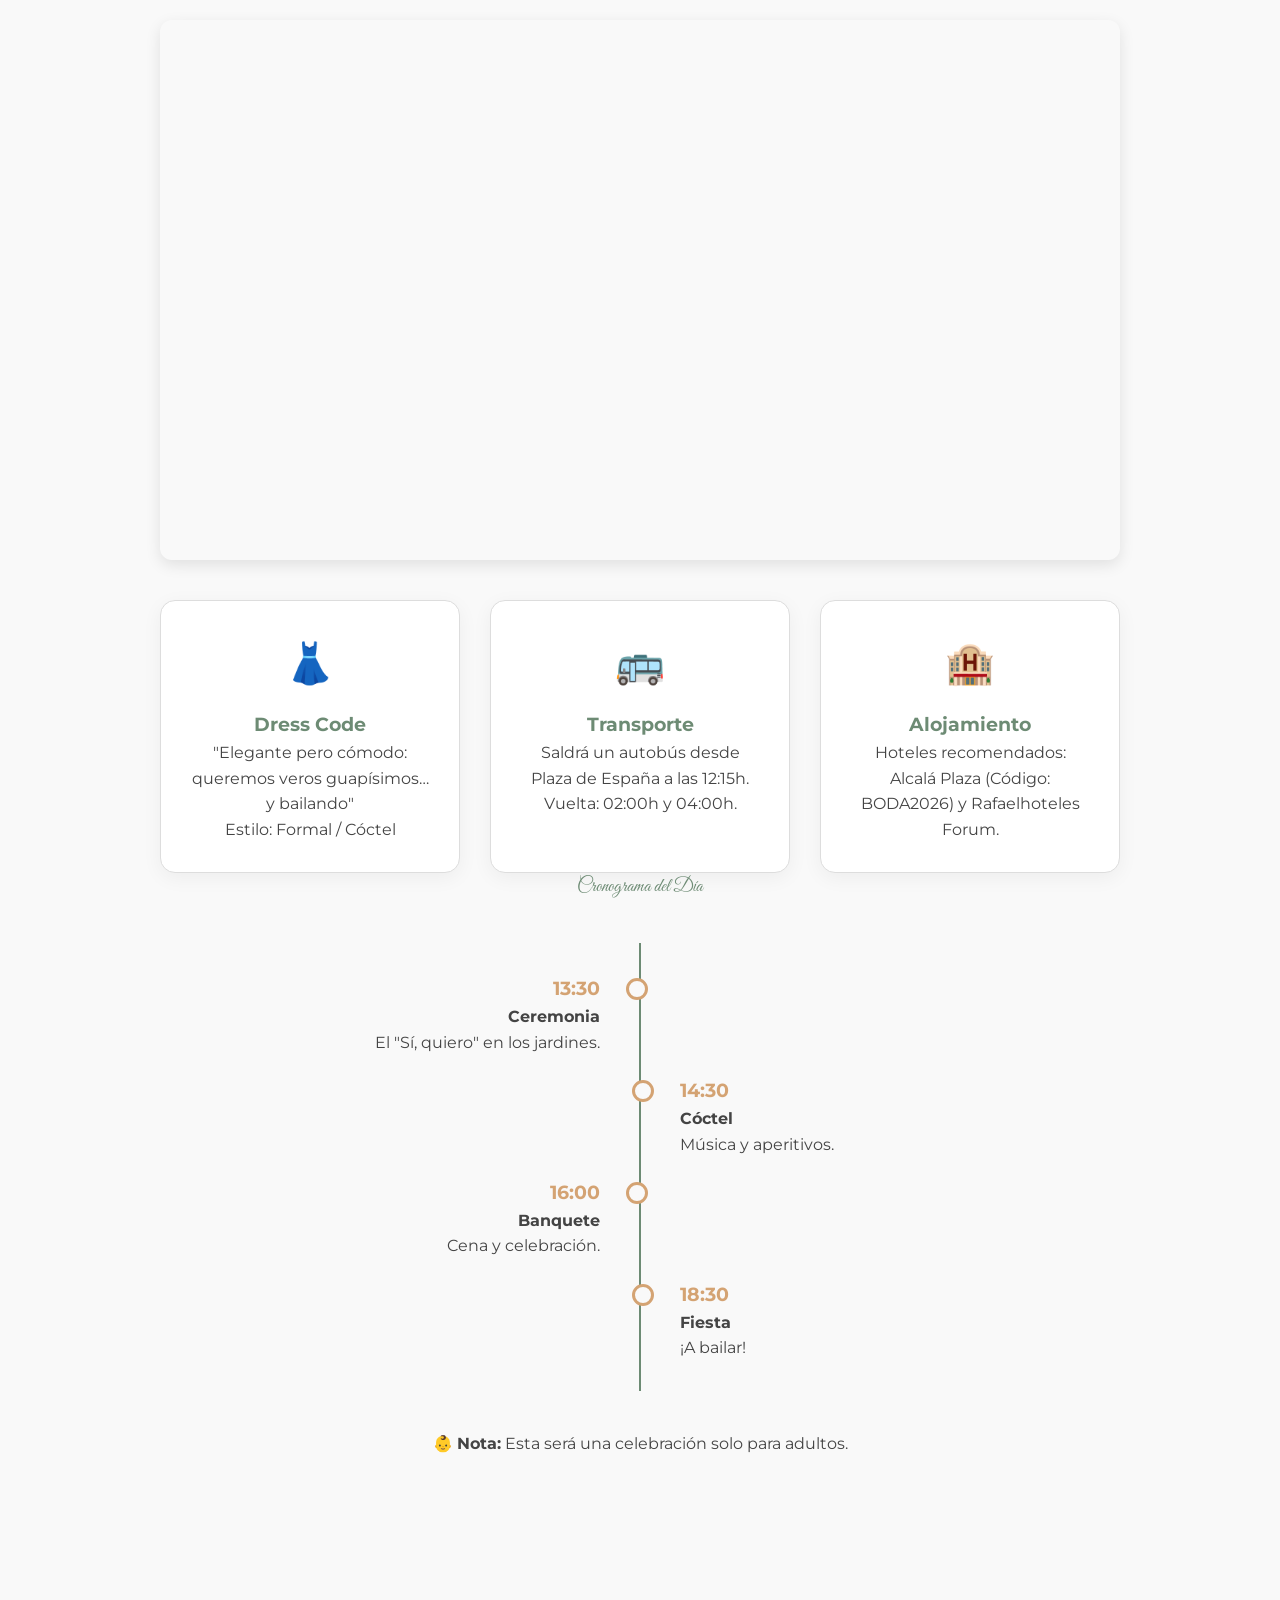
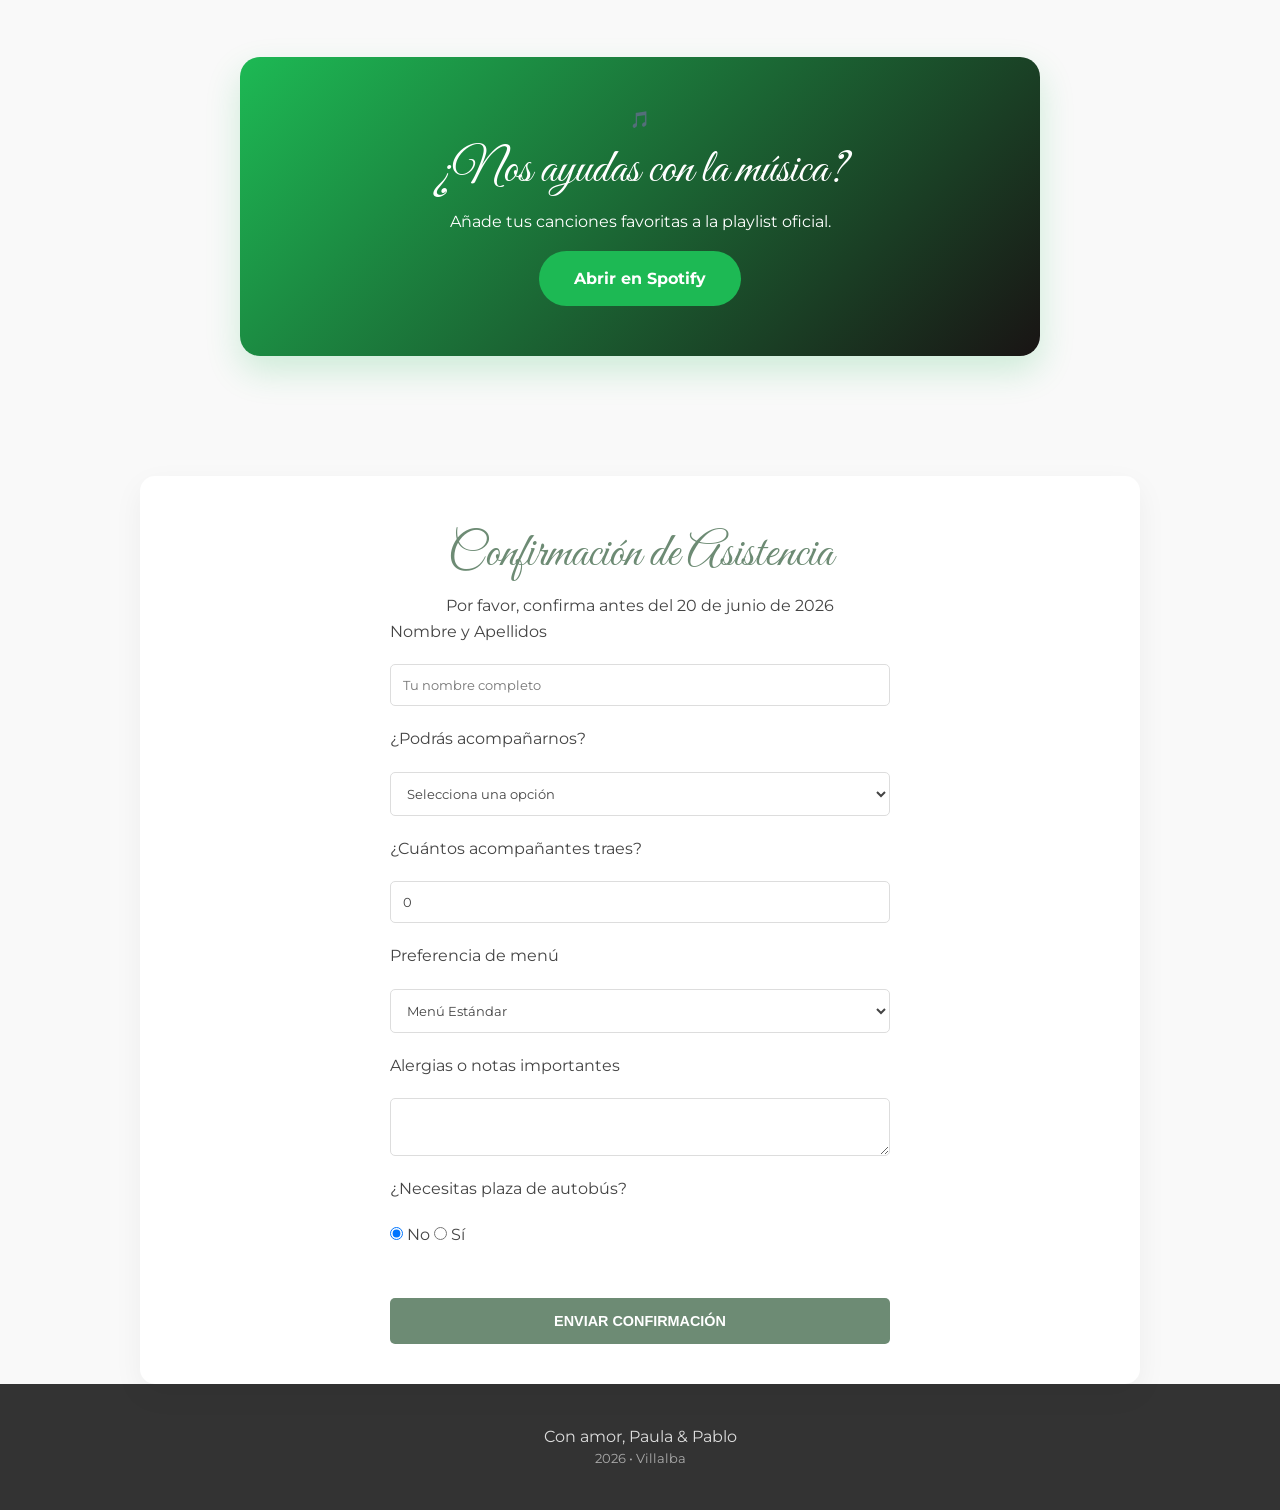
==== commit af3650e9: "responsive" ====
--- a/pruebaBoda.html
+++ b/pruebaBoda.html
@@ -161,8 +161,8 @@
     <section id="musica" class="section-container">
         <div class="spotify-card">
             <div class="spotify-icon">🎵</div>
-            <h2 class="script-font">¿Nos ayudas con la música?</h2>
-            <p>Añade tus canciones favoritas a la playlist oficial.</p>
+            <h2 class="script-font" style="color: white;">¿Nos ayudas con la música?</h2>
+            <p style="margin-bottom: 1em;">Añade tus canciones favoritas a la playlist oficial.</p>
             <a href="#" target="_blank" class="spotify-button">Abrir en Spotify</a>
         </div>
     </section>
--- a/css/styles.css
+++ b/css/styles.css
@@ -58,6 +58,17 @@
 ::selection {
     background-color: var(--primary-color);
     color: white;
+}
+
+/* --- ESCALA TIPOGRÁFICA RESPONSIVE --- */
+h1 { font-size: clamp(2.5rem, 8vw, 5rem); } /* Se ajusta entre 2.5 y 5 rem */
+h2 { font-size: clamp(2rem, 6vw, 3rem); }
+.section-title { font-size: clamp(1.8rem, 5vw, 3rem); }
+
+/* Ajuste del Header para que no tape el contenido en móviles cortos */
+header {
+    min-height: 100vh; /* Cambiamos height por min-height */
+    padding: 60px 20px;
 }
 
 /* ==========================================================================
@@ -196,34 +207,54 @@
 }
 .gallery-grid img:hover { transform: scale(1.02); }
 
-/* --- CUENTA ATRÁS --- */
+/* --- CONTADOR RESPONSIVE OPTIMIZADO --- */
 #countdown {
     display: flex;
     justify-content: center;
-    gap: 20px;
-    margin-top: 20px;
-}
+    flex-wrap: wrap; /* Permite que los cuadros bajen si no caben */
+    gap: 15px;
+    margin-top: 30px;
+}
+
 .countdown-item {
     text-align: center;
     background: var(--card-bg);
-    padding: 15px;
-    border-radius: 8px;
-    min-width: 80px;
-    box-shadow: 0 2px 5px rgba(0, 0, 0, 0.1);
-    transition: background-color 0.3s;
-}
+    padding: 20px 10px;
+    border-radius: 12px;
+    flex: 1; /* Hace que todos los cuadros midan lo mismo */
+    min-width: 80px; /* Tamaño mínimo para no verse ridículo */
+    max-width: 120px;
+    box-shadow: 0 4px 10px rgba(0, 0, 0, 0.05);
+}
+
 .countdown-item span {
     display: block;
-    font-size: 2rem;
+    font-size: 2.5rem; /* Tamaño grande en PC */
     font-weight: bold;
     color: var(--accent-color);
-}
+    line-height: 1;
+}
+
 .countdown-item p {
-    margin: 0;
-    font-size: 0.9rem;
+    margin-top: 5px;
+    font-size: 0.75rem;
     text-transform: uppercase;
-    color: var(--text-color);
-    opacity: 0.8;
+    letter-spacing: 1px;
+    opacity: 0.7;
+}
+
+/* Ajuste específico para móviles muy pequeños */
+@media (max-width: 480px) {
+    #countdown {
+        gap: 10px;
+    }
+    .countdown-item {
+        min-width: 70px;
+        padding: 15px 5px;
+    }
+    .countdown-item span {
+        font-size: 1.8rem; /* Reducimos el número para que no desborde */
+    }
 }
 
 /* --- LOGÍSTICA (Mapa e Info Útil) --- */
